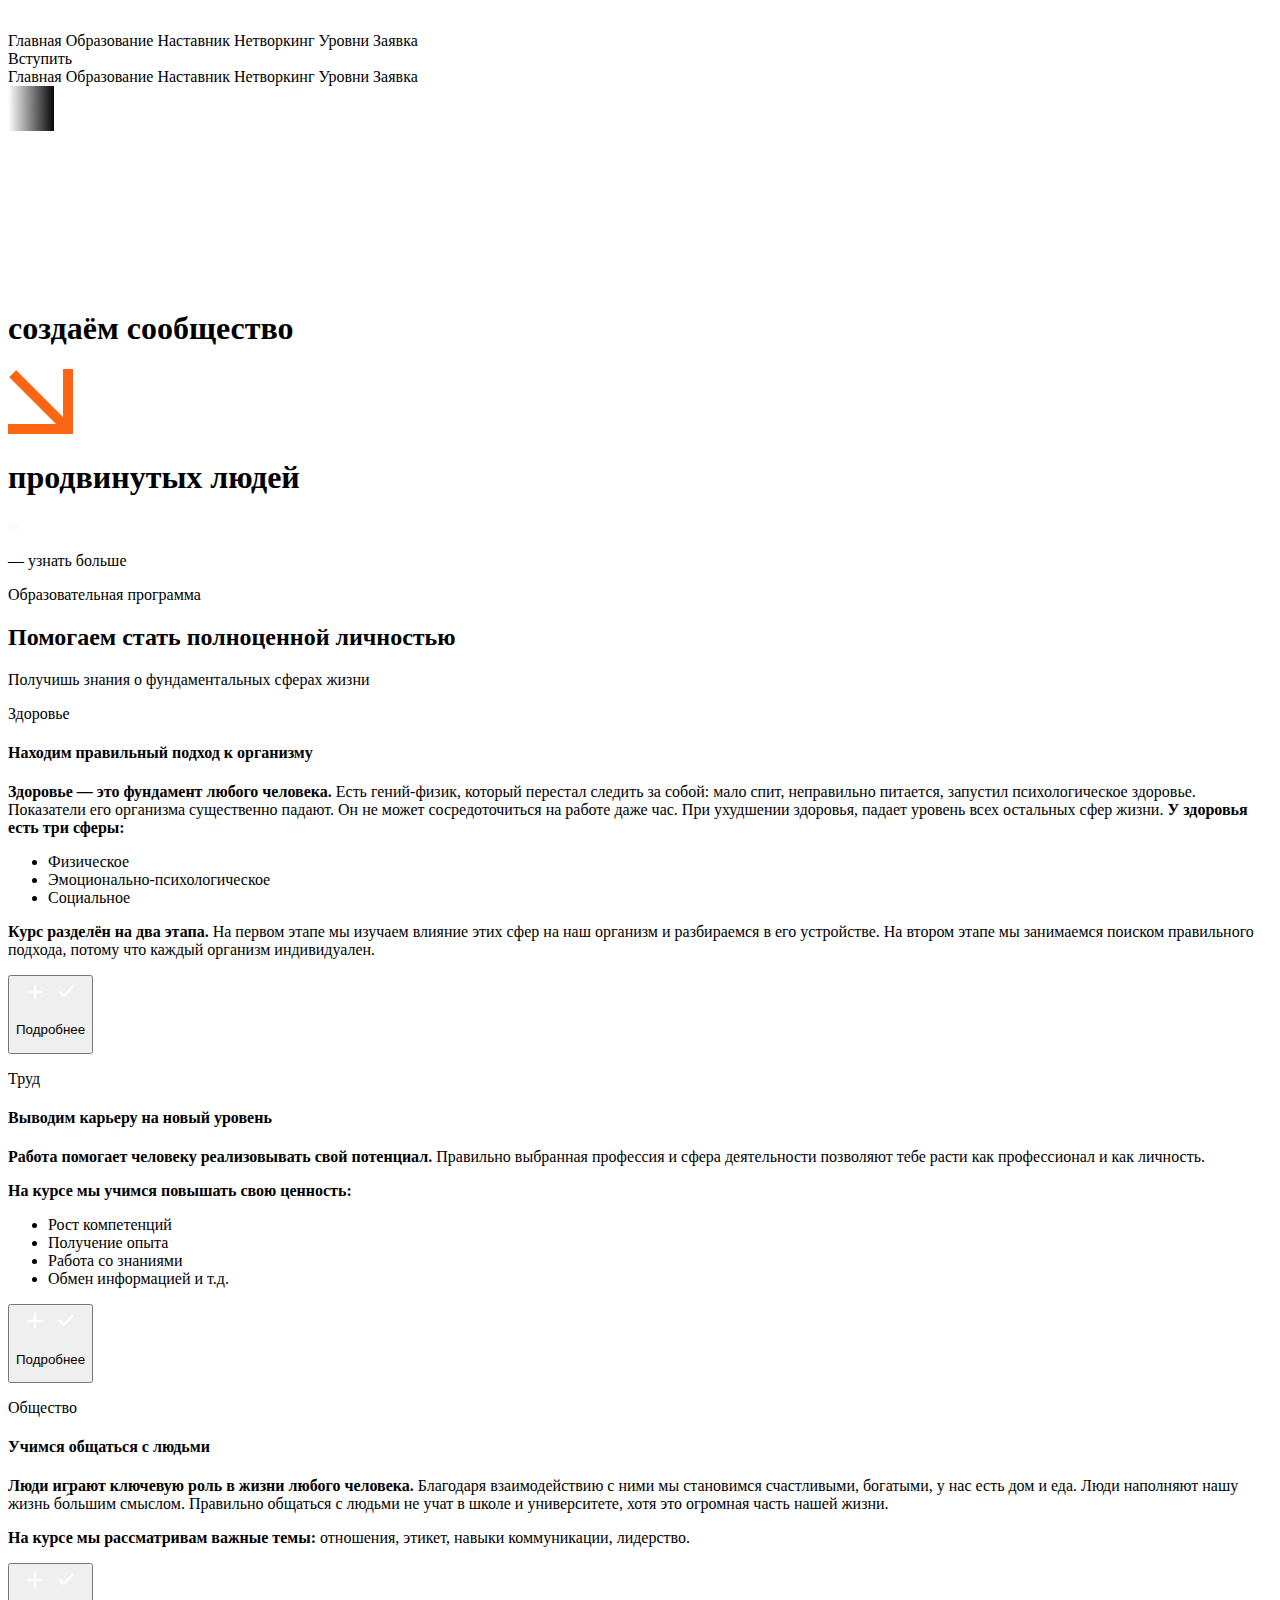
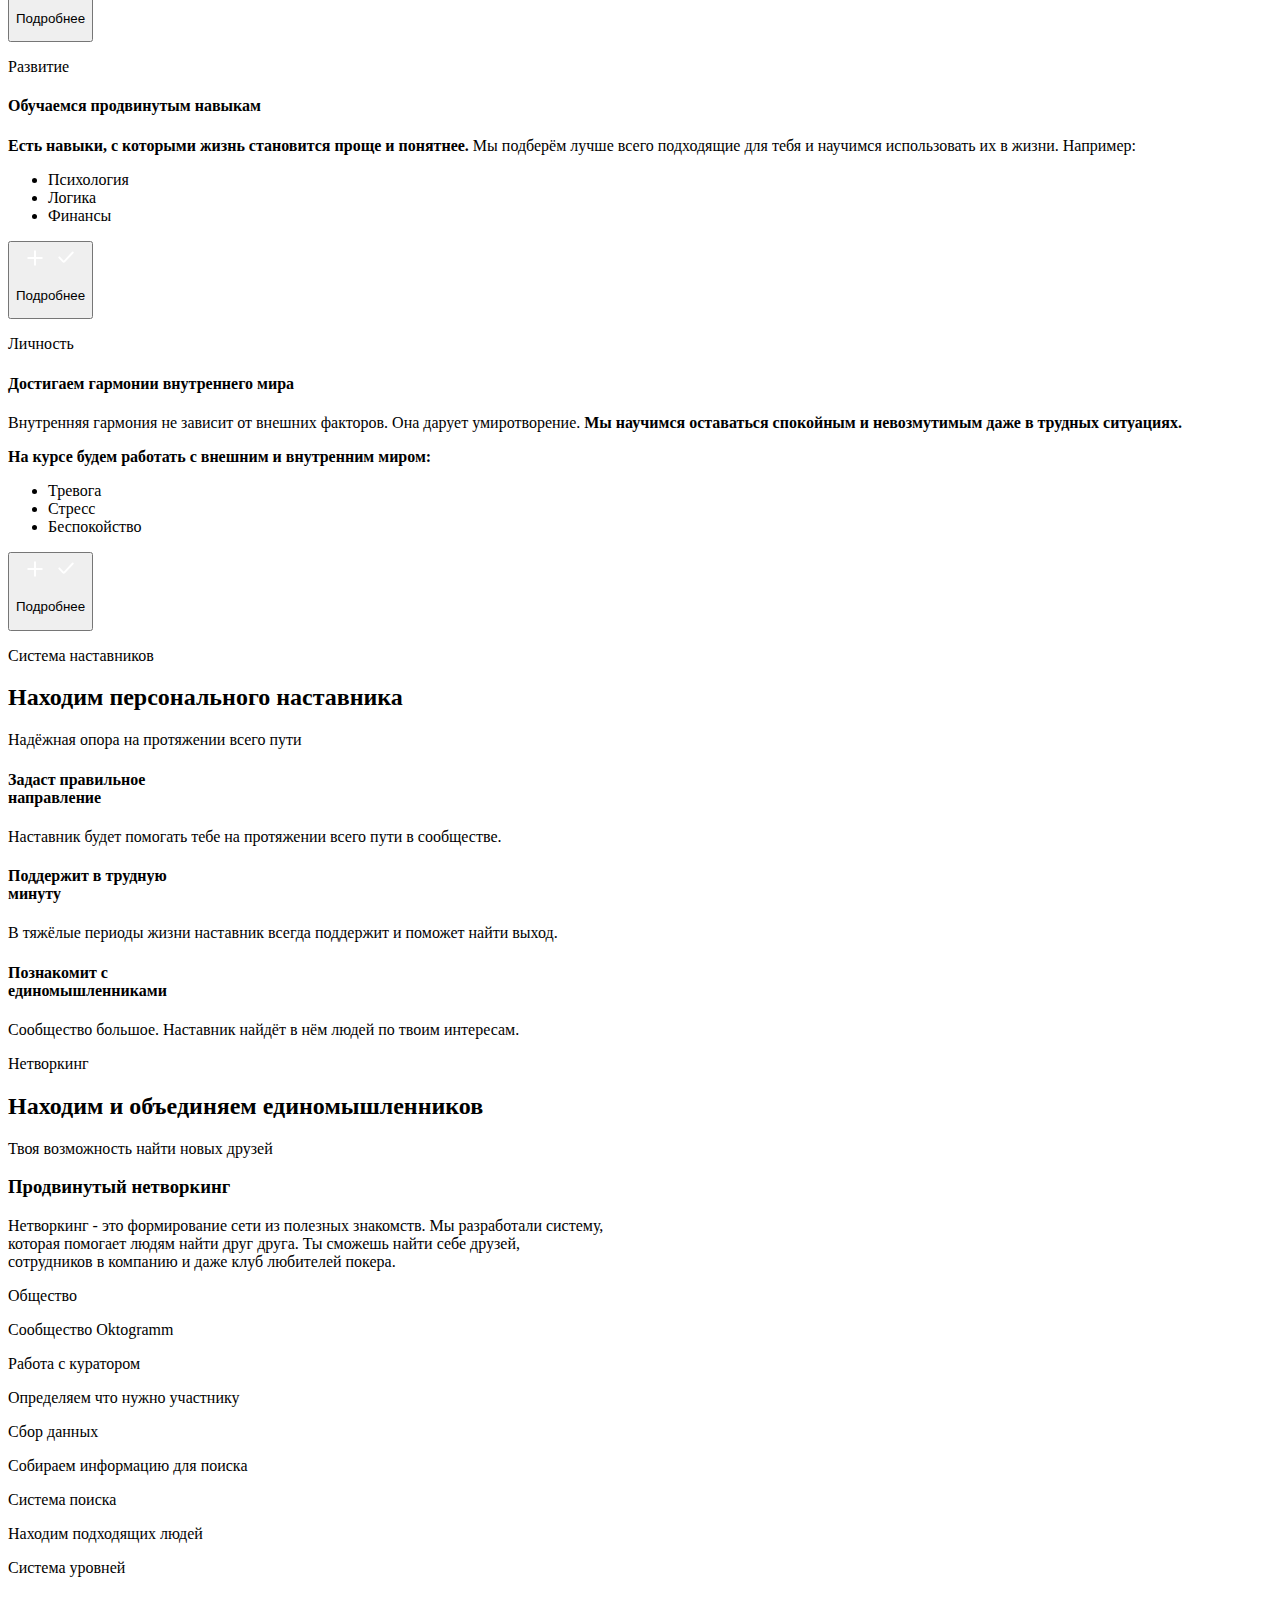
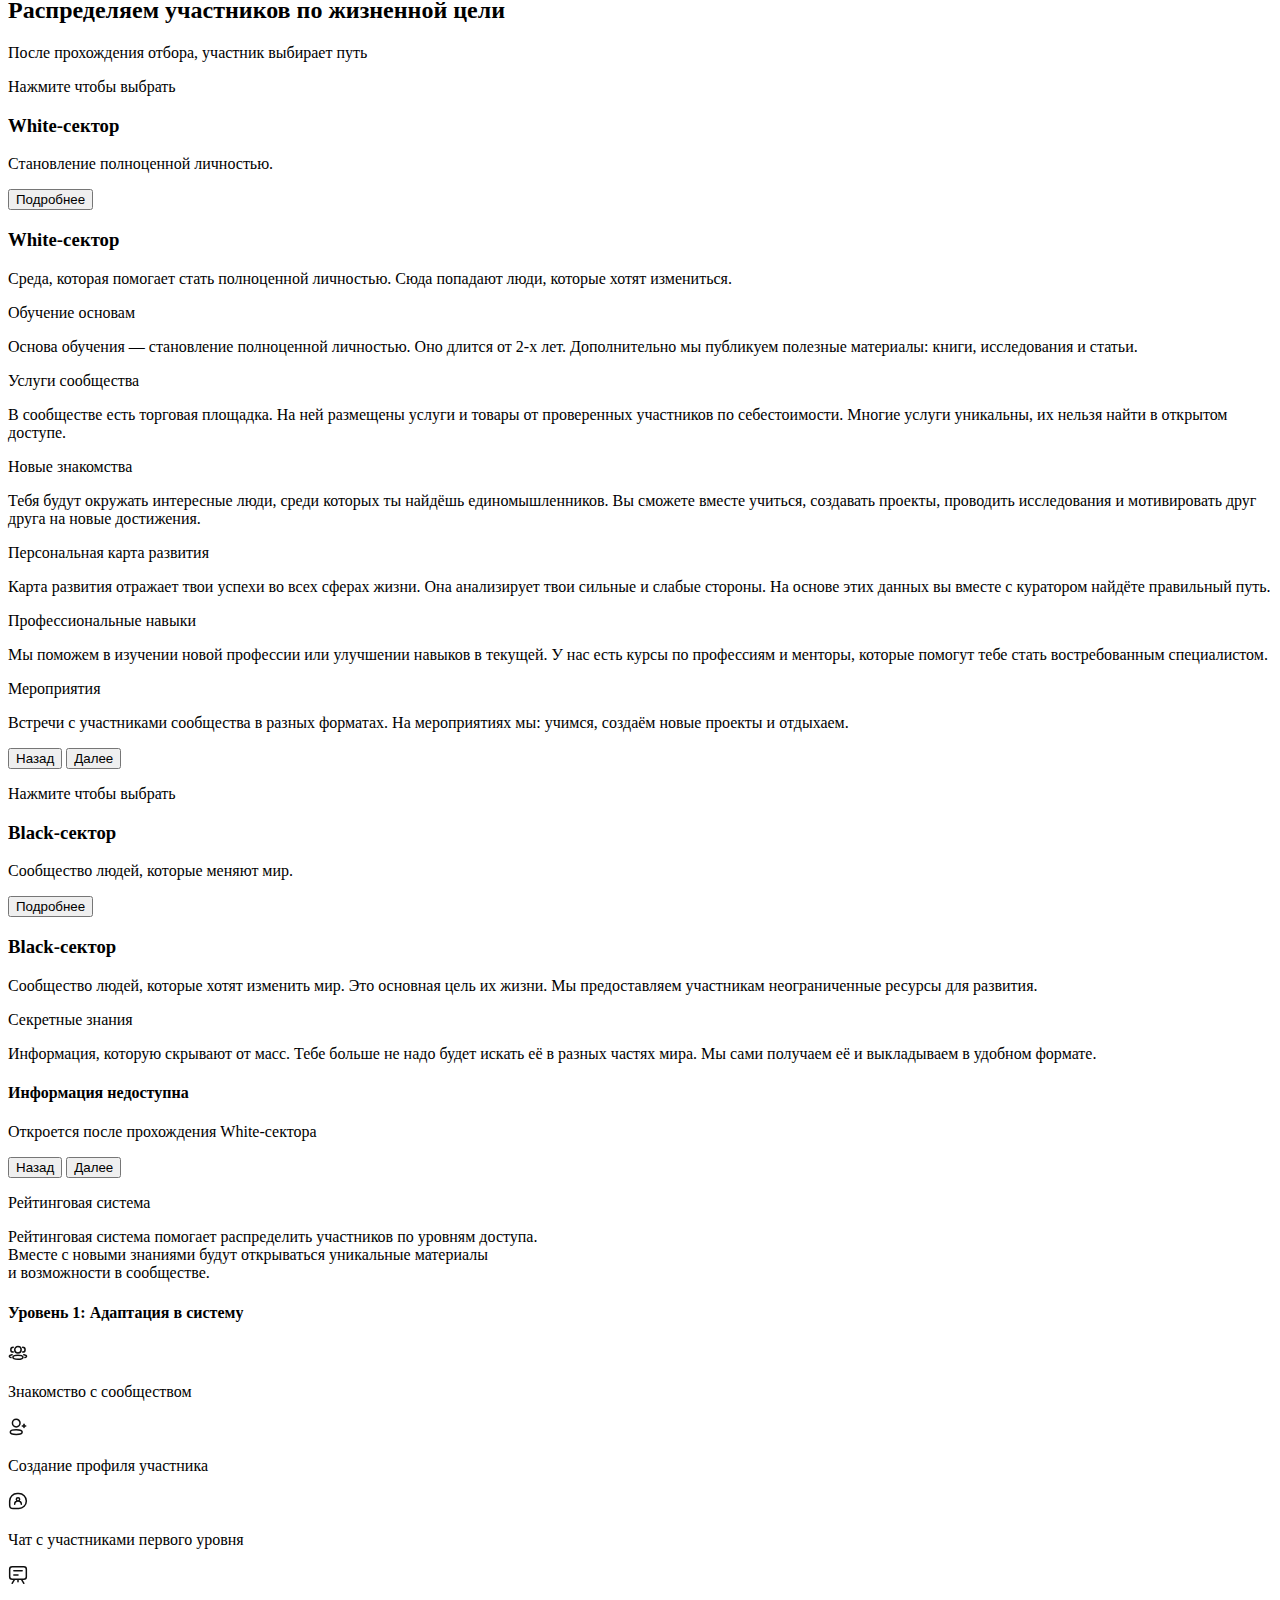
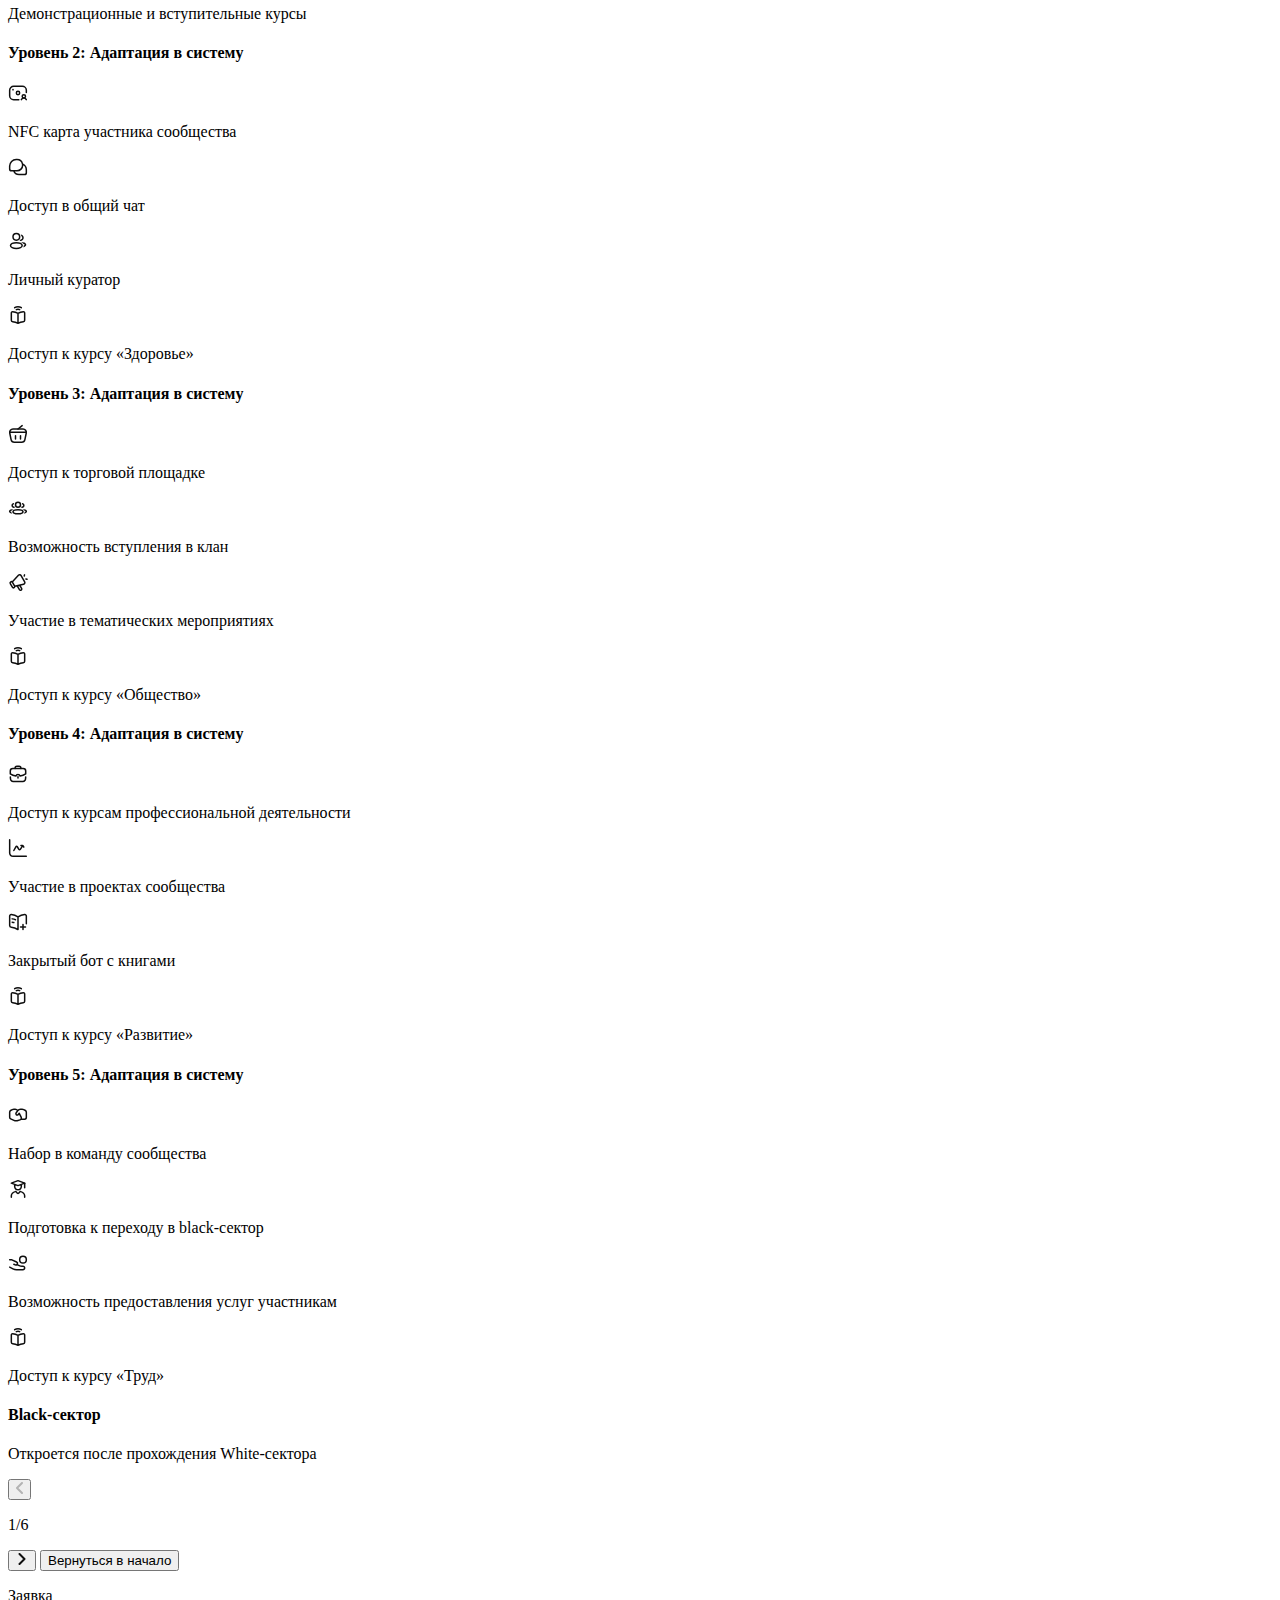
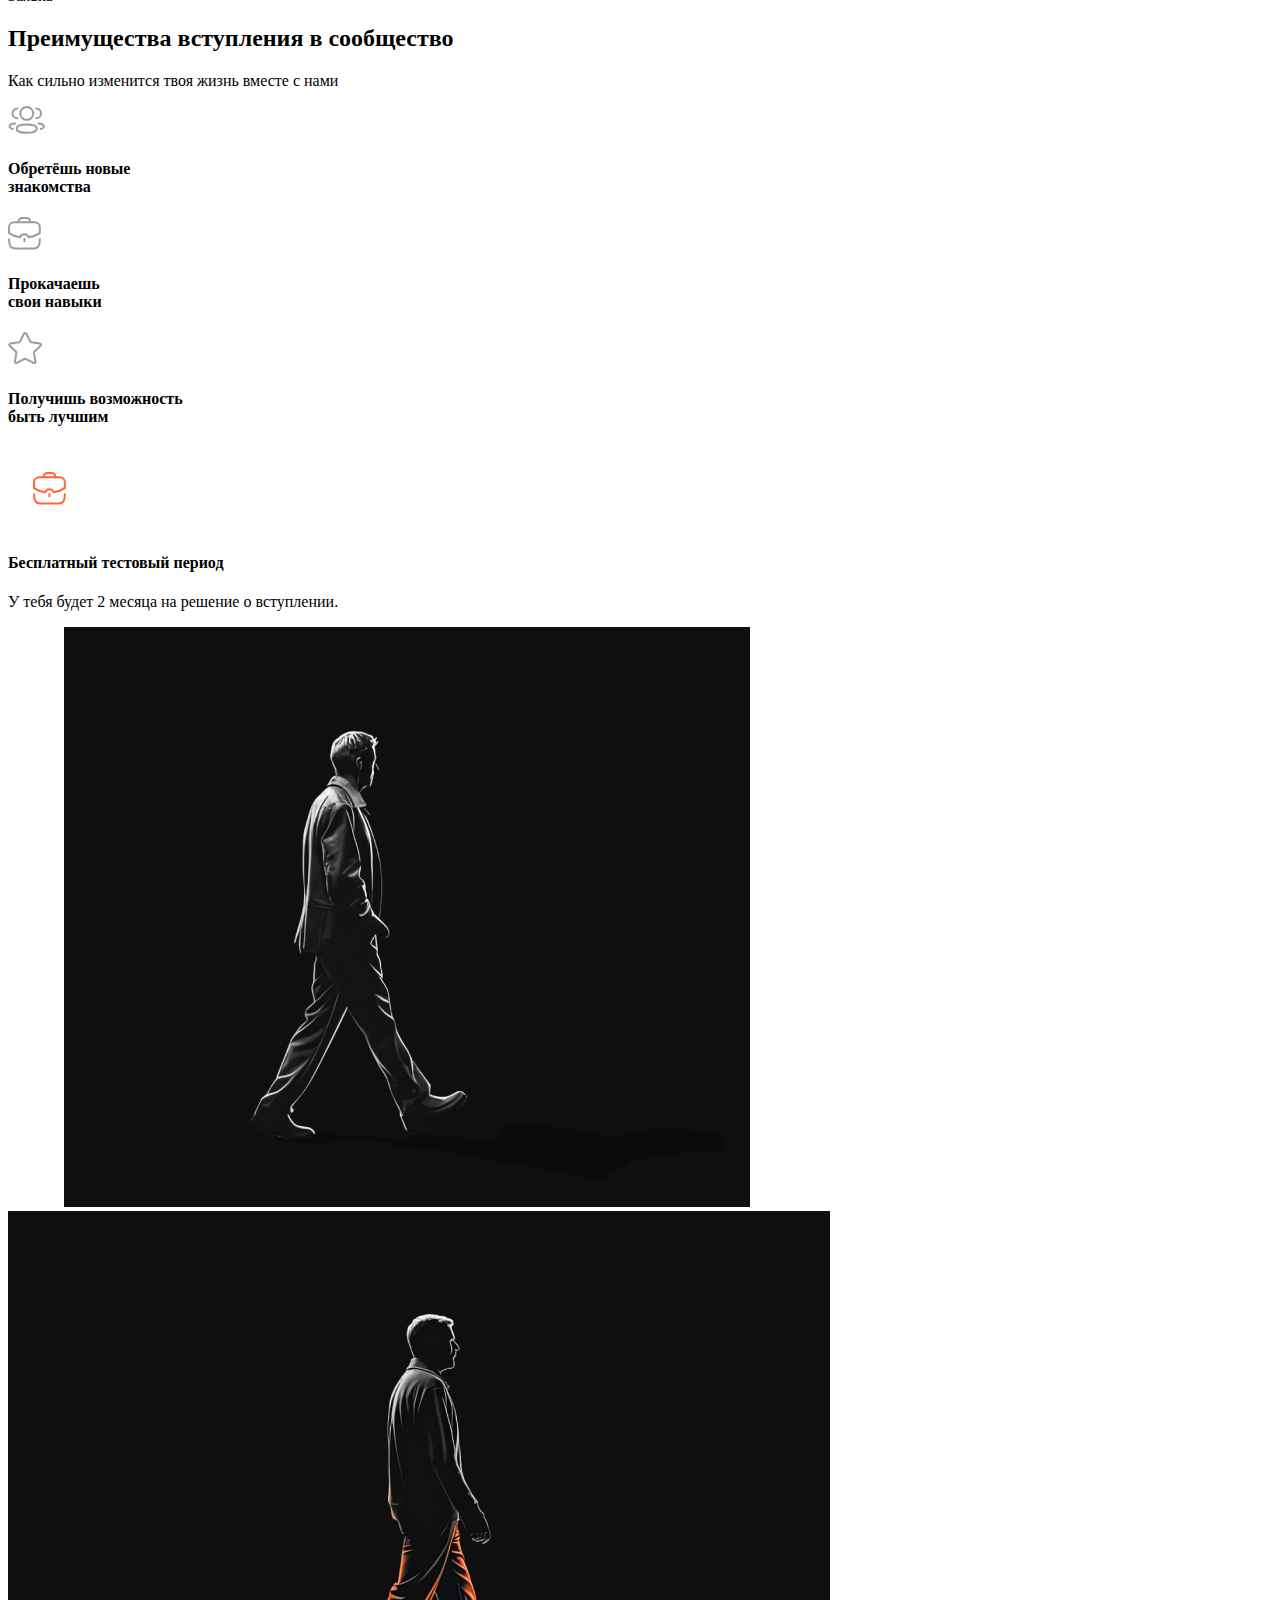
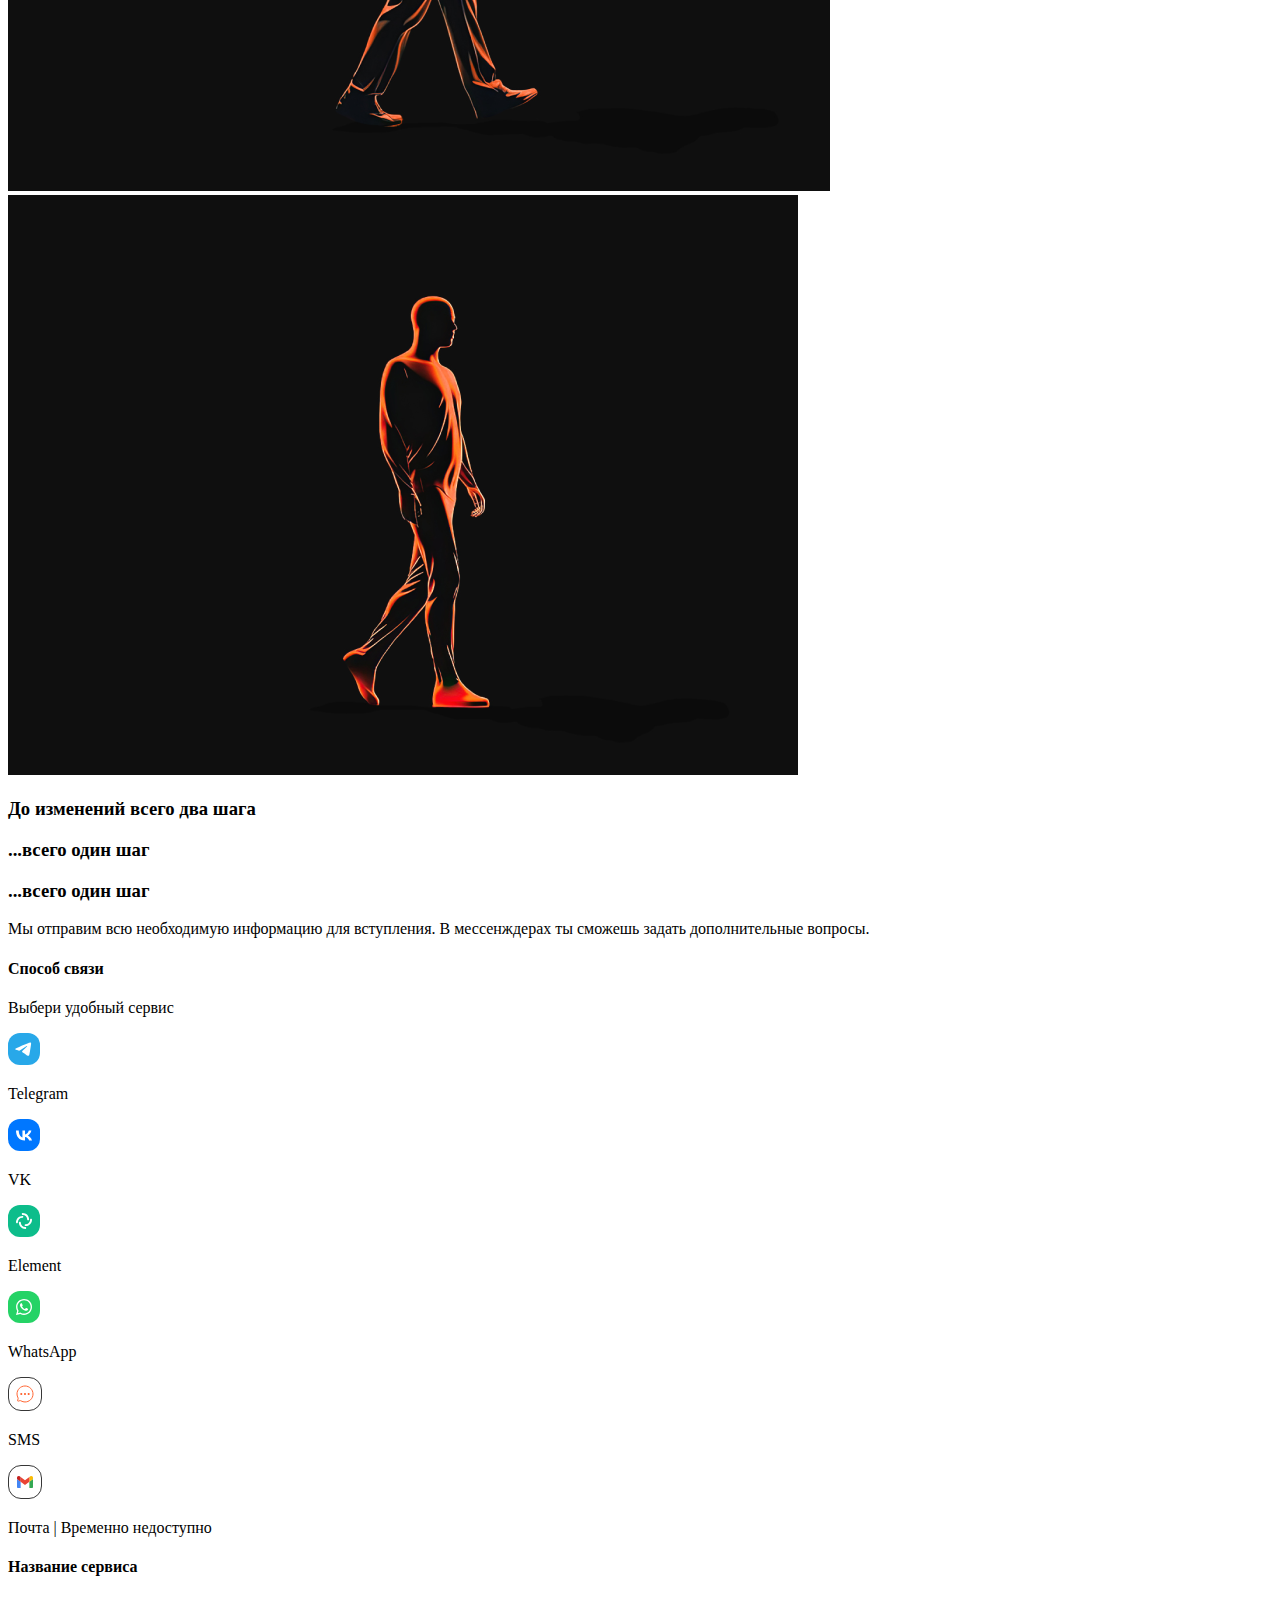
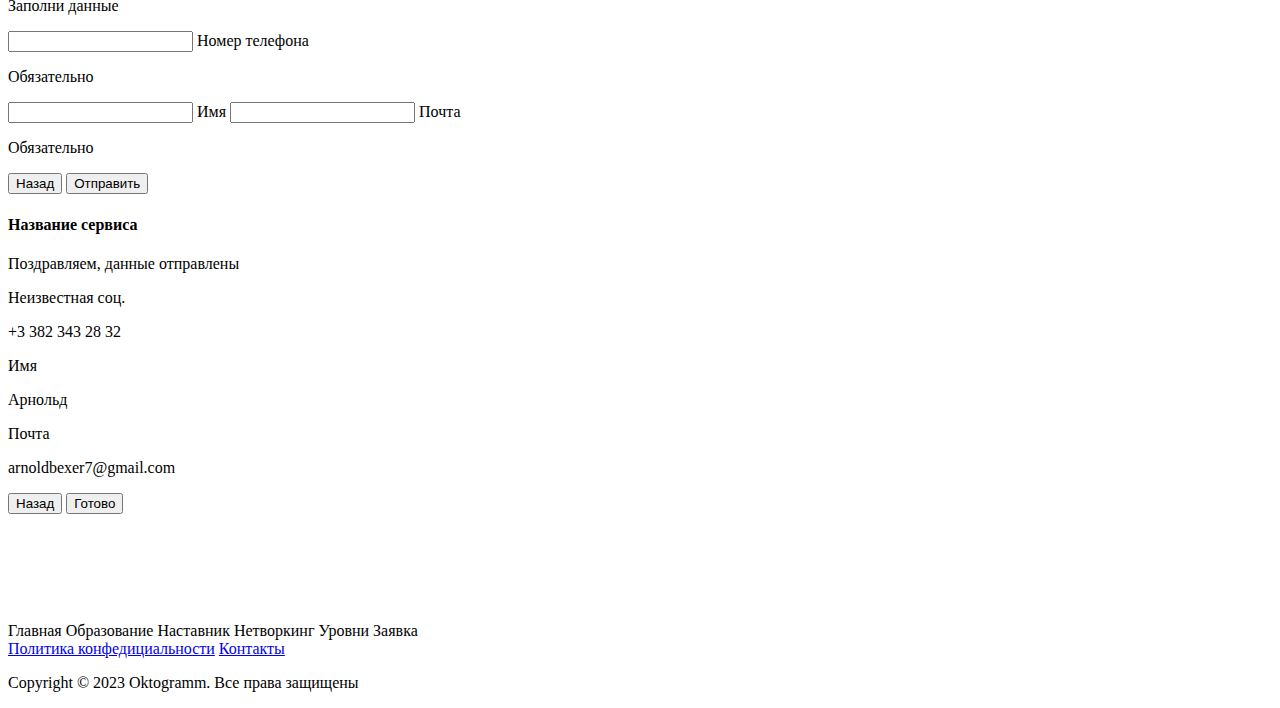
==== oktogramm/index.html @ 316fb557 "initial commit - add oktogramm project" ====
<!doctype html>
<html lang="ru">
	<head>
		<title>Oktogramm - Сообщество избранных</title>
		<meta charset="UTF-8" />
		<meta name="viewport" content="width=device-width, initial-scale=1" />
	</head>

	<body>
		<header class="header">
			<div class="header__container">
				<div class="header__menu-container">
					<div class="header__menu">
						<img
							class="header__logo-image"
							src="assets/images/header/logo.svg"
							alt=""
						/>
						<nav class="header__desktop-links headline-1">
							<a class="header__menu-link">Главная</a>
							<a class="header__menu-link">Образование</a>
							<a class="header__menu-link">Наставник</a>
							<a class="header__menu-link">Нетворкинг</a>
							<a class="header__menu-link">Уровни</a>
							<a class="header__menu-link">Заявка</a>
						</nav>
					</div>
					<a class="header__submit-button button button-white-small headline-1">
						Вступить
					</a>
				</div>
			</div>
			<div class="header__mobile-links headline-1">
				<a class="header__menu-link header__menu-link--mobile">Главная</a>
				<a class="header__menu-link header__menu-link--mobile">Образование</a>
				<a class="header__menu-link header__menu-link--mobile">Наставник</a>
				<a class="header__menu-link header__menu-link--mobile">Нетворкинг</a>
				<a class="header__menu-link header__menu-link--mobile">Уровни</a>
				<a class="header__menu-link header__menu-link--mobile">Заявка</a>
			</div>
			<img
				class="header__mobile-shadow"
				src="./assets/images/header/shadow.png"
				alt=""
			/>
		</header>
		<section class="heroblock" id="heroblock">
			<video autoplay muted loop id="myVideo" class="heroblock__video">
				<source src="./assets/video/heroblock.mp4" type="video/mp4" />
			</video>
			<div class="heroblock__container">
				<div class="heroblock__main-text">
					<h1 class="heroblock__text text-white-100">создаём сообщество</h1>
					<div class="heroblock__second-line">
						<img
							class="heroblock__arrow"
							src="./assets/images/heroblock/arrow.png"
							alt=""
						/>
						<h1 class="heroblock__text text-white-100">продвинутых людей</h1>
					</div>
				</div>
				<div class="heroblock__about">
					<img src="./assets/images/heroblock/elipse.svg" alt="" />
					<p class="body-2 text-white-80">— узнать больше</p>
				</div>
			</div>
		</section>
		<section class="education" id="education">
			<div class="education__container">
				<div class="header-text">
					<div class="header-text__top">
						<p class="hairline-1 brand-orange">Образовательная программа</p>
						<h2 class="text-black-100">Помогаем стать полноценной личностью</h2>
					</div>
					<p class="subtitle-medium text-black-80">
						Получишь знания о фундаментальных сферах жизни
					</p>
				</div>

				<div class="education__scopes">
					<div class="education__scopes-column">
						<div class="scope">
							<div class="scope__text">
								<p class="hairline-1 brand-orange">Здоровье</p>
								<h4 class="text-black-100">
									Находим правильный подход к организму
								</h4>
							</div>
							<div class="scope__description">
								<div class="scope__description-text body-2 text-black-100">
									<p>
										<b class="bold"
											>Здоровье — это фундамент любого человека.</b
										>
										Есть гений-физик, который перестал следить за собой: мало
										спит, неправильно питается, запустил психологическое
										здоровье. Показатели его организма существенно падают. Он не
										может сосредоточиться на работе даже час. При ухудшении
										здоровья, падает уровень всех остальных сфер жизни.
										<span class="scope__desktop-text"
											><b class="bold">У здоровья есть три сферы:</b></span
										>
									</p>
									<ul class="scope__desktop-text scope__list">
										<li>Физическое</li>
										<li>Эмоционально-психологическое</li>
										<li>Социальное</li>
									</ul>
									<p class="scope__desktop-text">
										<b class="bold">Курс разделён на два этапа.</b> На первом
										этапе мы изучаем влияние этих сфер на наш организм и
										разбираемся в его устройстве. На втором этапе мы занимаемся
										поиском правильного подхода, потому что каждый организм
										индивидуален.
									</p>
								</div>
								<div class="scope__image scope__image--1"></div>
								<button class="button scope__button scope__button-1">
									<img
										class="scope__button-image"
										src="./assets/images/scope/plus.svg"
										alt=""
									/>
									<img
										class="scope__button-image scope__button--disabled"
										src="./assets/images/scope/checkmark.svg"
										alt=""
									/>
									<p class="headline-1 text-white-100">Подробнее</p>
								</button>
							</div>
						</div>
						<div class="scope">
							<div class="scope__text">
								<p class="hairline-1 brand-orange">Труд</p>
								<h4 class="text-black-100">Выводим карьеру на новый уровень</h4>
							</div>
							<div class="scope__description">
								<div class="scope__description-text body-2 text-black-100">
									<p>
										<b class="bold"
											>Работа помогает человеку реализовывать свой потенциал.
										</b>
										Правильно выбранная профессия и сфера деятельности позволяют
										тебе расти как профессионал и как личность.
									</p>
									<p>
										<b class="bold"
											>На курсе мы учимся повышать свою ценность:</b
										>
									</p>
									<ul class="scope__list">
										<li>Рост компетенций</li>
										<li>Получение опыта</li>
										<li class="scope__desktop-text">Работа со знаниями</li>
										<li>Обмен информацией и т.д.</li>
									</ul>
								</div>
								<div class="scope__image scope__image--2"></div>
								<button class="button scope__button scope__button-2">
									<img
										class="scope__button-image"
										src="./assets/images/scope/plus.svg"
										alt=""
									/>
									<img
										class="scope__button-image scope__button--disabled"
										src="./assets/images/scope/checkmark.svg"
										alt=""
									/>
									<p class="headline-1 text-white-100">Подробнее</p>
								</button>
							</div>
						</div>
					</div>
					<div class="education__scopes-column">
						<div class="scope">
							<div class="scope__text">
								<p class="hairline-1 brand-orange">Общество</p>
								<h4 class="text-black-100">Учимся общаться с людьми</h4>
							</div>
							<div class="scope__description">
								<div class="scope__description-text body-2 text-black-100">
									<p>
										<b class="bold"
											>Люди играют ключевую роль в жизни любого человека.</b
										>
										Благодаря взаимодействию с ними мы становимся счастливыми,
										богатыми, у нас есть дом и еда. Люди наполняют нашу жизнь
										бо́льшим смыслом. Правильно общаться с людьми не учат в школе
										и университете, хотя это огромная часть нашей жизни.
									</p>
									<p class="scope__desktop-text">
										<b class="bold">На курсе мы рассматривам важные темы:</b>
										отношения, этикет, навыки коммуникации, лидерство.
									</p>
								</div>
								<div class="scope__image scope__image--3"></div>
								<button class="button scope__button scope__button-3">
									<img
										class="scope__button-image"
										src="./assets/images/scope/plus.svg"
										alt=""
									/>
									<img
										class="scope__button-image scope__button--disabled"
										src="./assets/images/scope/checkmark.svg"
										alt=""
									/>
									<p class="headline-1 text-white-100">Подробнее</p>
								</button>
							</div>
						</div>
						<div class="scope">
							<div class="scope__text">
								<p class="hairline-1 brand-orange">Развитие</p>
								<h4 class="text-black-100">Обучаемся продвинутым навыкам</h4>
							</div>
							<div class="scope__description">
								<div class="scope__description-text body-2 text-black-100">
									<p>
										<b class="bold"
											>Есть навыки, с которыми жизнь становится проще и
											понятнее.</b
										>
										Мы подберём лучше всего подходящие для тебя и научимся
										использовать их в жизни. Например:
									</p>
									<ul
										class="scope__list scope__list-icons scope__list-checkmark"
									>
										<li>Психология</li>
										<li>Логика</li>
										<li>Финансы</li>
									</ul>
								</div>
								<div class="scope__image scope__image--4"></div>
								<button class="button scope__button scope__button-4">
									<img
										class="scope__button-image"
										src="./assets/images/scope/plus.svg"
										alt=""
									/>
									<img
										class="scope__button-image scope__button--disabled"
										src="./assets/images/scope/checkmark.svg"
										alt=""
									/>
									<p class="headline-1 text-white-100">Подробнее</p>
								</button>
							</div>
						</div>
						<div class="scope">
							<div class="scope__text">
								<p class="hairline-1 brand-orange">Личность</p>
								<h4 class="text-black-100">
									Достигаем гармонии внутреннего мира
								</h4>
							</div>
							<div class="scope__description">
								<div class="scope__description-text body-2 text-black-100">
									<p>
										Внутренняя гармония не зависит от внешних факторов. Она
										дарует умиротворение.
										<b class="bold"
											>Мы научимся оставаться спокойным и невозмутимым даже в
											трудных ситуациях.</b
										>
									</p>
									<p>
										<b class="bold"
											>На курсе будем работать с внешним и внутренним миром:</b
										>
									</p>
									<ul class="scope__list scope__list-icons scope__list-cross">
										<li>Тревога</li>
										<li>Стресс</li>
										<li>Беспокойство</li>
									</ul>
								</div>
								<div class="scope__image scope__image--5"></div>
								<button class="button scope__button scope__button-5">
									<img
										class="scope__button-image"
										src="./assets/images/scope/plus.svg"
										alt=""
									/>
									<img
										class="scope__button-image scope__button--disabled"
										src="./assets/images/scope/checkmark.svg"
										alt=""
									/>
									<p class="headline-1 text-white-100">Подробнее</p>
								</button>
							</div>
						</div>
					</div>
				</div>
			</div>
		</section>

		<section class="mentor" id="mentor">
			<div class="mentor__container">
				<div class="header-text">
					<div class="header-text__top">
						<p class="hairline-1 brand-orange">Система наставников</p>
						<h2 class="text-black-100">Находим персонального наставника</h2>
					</div>
					<p class="subtitle-medium text-black-80">
						Надёжная опора на протяжении всего пути
					</p>
				</div>
				<div class="mentor__content">
					<div class="mentor__anvantages">
						<div class="mentor__advantage">
							<h4 class="text-black-100">
								Задаст правильное <br />направление
							</h4>
							<p class="body-2 text-black-80">
								Наставник будет помогать тебе на протяжении всего пути в
								сообществе.
							</p>
						</div>
						<div class="mentor__advantage">
							<h4 class="text-black-100">Поддержит в трудную <br />минуту</h4>
							<p class="body-2 text-black-80">
								В тяжёлые периоды жизни наставник всегда поддержит и поможет
								найти выход.
							</p>
						</div>
						<div class="mentor__advantage">
							<h4 class="text-black-100">
								Познакомит с <br />единомышленниками
							</h4>
							<p class="body-2 text-black-80">
								Сообщество большое. Наставник найдёт в нём людей по твоим
								интересам.
							</p>
						</div>
					</div>
					<div class="mentor__image"></div>
				</div>
			</div>
		</section>

		<section class="networking" id="networking">
			<div class="networking__header-container">
				<div class="header-text networking__header">
					<div class="header-text__top">
						<p class="hairline-1 brand-orange">Нетворкинг</p>
						<h2 class="text-white-100">
							Находим и объединяем единомышленников
						</h2>
					</div>
					<p class="subtitle-medium text-white-80">
						Твоя возможность найти новых друзей
					</p>
				</div>
			</div>
			<div class="networking__container">
				<div class="networking__content">
					<div class="networking__description">
						<h3 class="text-white-100">Продвинутый нетворкинг</h3>
						<p class="text-white-100 body-2">
							Нетворкинг - это формирование сети из полезных знакомств. Мы
							разработали систему,<br />
							которая помогает людям найти друг друга. Ты сможешь найти себе
							друзей,<br />
							сотрудников в компанию и даже клуб любителей покера.
						</p>
					</div>
					<div class="networking__comparison">
						<div class="networking__images-row">
							<div class="networking__images-column">
								<p class="subtitle-light text-white-40">Общество</p>
								<div class="networking__image networking__image--society"></div>
							</div>
							<div class="networking__images-column">
								<p class="subtitle-light text-white-40">Сообщество Oktogramm</p>
								<div
									class="networking__image networking__image--oktogramm"
								></div>
							</div>
						</div>
						<div class="networking__advantages-row">
							<div class="networking__advantage">
								<p class="brand-orange hairline-1">Работа с куратором</p>
								<p class="text-white-100 body-1">
									Определяем что нужно участнику
								</p>
							</div>
							<div class="networking__advantage">
								<p class="brand-orange hairline-1">Сбор данных</p>
								<p class="text-white-100 body-1">
									Собираем информацию для поиска
								</p>
							</div>
							<div class="networking__advantage">
								<p class="brand-orange hairline-1">Система поиска</p>
								<p class="text-white-100 body-1">Находим подходящих людей</p>
							</div>
						</div>
					</div>
				</div>
			</div>
		</section>

		<section class="levels-system" id="levels-system">
			<div class="levels-system__container">
				<div class="header-text">
					<div class="header-text__top">
						<p class="hairline-1 brand-orange">Система уровней</p>
						<h2 class="text-black-100">
							Распределяем участников по жизненной цели
						</h2>
					</div>
					<p class="subtitle-medium text-black-80">
						После прохождения отбора, участник выбирает путь
					</p>
				</div>
				<div class="levels-system__sector-row">
					<div
						class="levels-system__sector-column levels-system__sector-column--white"
					>
						<div
							class="levels-system__container-sector-cover"
							id="levels-system__cover--white"
						>
							<div class="levels-system__sector-cover">
								<p class="levels-system__mobile-touch body-2 text-black-40">
									Нажмите чтобы выбрать
								</p>
								<div class="levels-system__shadow-background"></div>
								<div class="levels-system__container-cover-text">
									<h3 class="text-white-100">White-сектор</h3>
									<p class="body-2 text-white-80">
										Становление полноценной личностью.
									</p>
								</div>
								<button
									class="button levels-system__button-about headline-1 text-black-100"
									id="levels-system__button-about--white"
								>
									Подробнее
								</button>
							</div>
						</div>
						<div
							class="levels-system__sector-container levels-system__sector-container--white"
						>
							<div class="levels-system__header">
								<h3 class="text-black-100">White-сектор</h3>
								<p class="body-2 text-black-80">
									Среда, которая помогает стать полноценной личностью.
									<span class="text-mobile-disabled--600"
										>Сюда попадают люди, которые хотят измениться.</span
									>
								</p>
							</div>
							<div class="levels-system__content-bottom">
								<div class=""></div>
								<div
									class="levels-system__description-header levels-system__description-header--active"
								>
									<p class="hairline-1 brand-orange">Обучение основам</p>
									<p class="body-1 text-black-100">
										Основа обучения — становление полноценной личностью. Оно
										длится от 2-х лет. Дополнительно мы публикуем полезные
										материалы: книги, исследования и статьи.
									</p>
								</div>
								<div class="levels-system__description-header">
									<p class="hairline-1 brand-orange">Услуги сообщества</p>
									<p class="body-1 text-black-100">
										В сообществе есть торговая площадка. На ней размещены услуги
										и товары от проверенных участников по себестоимости. Многие
										услуги уникальны, их нельзя найти в открытом доступе.
									</p>
								</div>
								<div class="levels-system__description-header">
									<p class="hairline-1 brand-orange">Новые знакомства</p>
									<p class="body-1 text-black-100">
										Тебя будут окружать интересные люди, среди которых ты
										найдёшь единомышленников. Вы сможете вместе учиться,
										создавать проекты<span class="text-mobile-disabled--992"
											>, проводить исследования</span
										>
										и мотивировать друг друга на новые достижения.
									</p>
								</div>
								<div class="levels-system__description-header">
									<p class="hairline-1 brand-orange">
										Персональная карта развития
									</p>
									<p class="body-1 text-black-100">
										Карта развития отражает твои успехи во всех сферах жизни.
										Она анализирует твои сильные и слабые стороны. На основе
										этих данных вы вместе с куратором найдёте правильный путь.
									</p>
								</div>
								<div class="levels-system__description-header">
									<p class="hairline-1 brand-orange">Профессиональные навыки</p>
									<p class="body-1 text-black-100">
										Мы поможем в изучении новой профессии или улучшении навыков
										в текущей. У нас есть курсы по профессиям и менторы, которые
										помогут тебе стать востребованным специалистом.
									</p>
								</div>
								<div class="levels-system__description-header">
									<p class="hairline-1 brand-orange">Мероприятия</p>
									<p class="body-1 text-black-100">
										Встречи с участниками сообщества в разных форматах. На
										мероприятиях мы: учимся, создаём новые проекты и отдыхаем.
									</p>
								</div>
								<div class="levels-system__description">
									<div class="levels-system__dashes-container">
										<div
											class="levels-system__dash levels-system__dash--active"
										></div>
										<div class="levels-system__dash"></div>
										<div class="levels-system__dash"></div>
										<div class="levels-system__dash"></div>
										<div class="levels-system__dash"></div>
										<div class="levels-system__dash"></div>
									</div>
									<div class="levels-system__button-block">
										<button
											class="button levels-system__button levels-system__button--before levels-system__button-before--disabled headline-1 text-black-100"
											id="levels-system__button-before--white"
										>
											Назад
										</button>
										<button
											class="button levels-system__button levels-system__button--next headline-1 text-black-100"
											id="levels-system__button-next--white"
										>
											Далее
										</button>
									</div>
								</div>
							</div>
						</div>
					</div>

					<div
						class="levels-system__sector-column levels-system__sector-column--black"
					>
						<div
							class="levels-system__container-sector-cover"
							id="levels-system__cover--black"
						>
							<div
								class="levels-system__sector-cover levels-system__sector-cover--black"
							>
								<p class="levels-system__mobile-touch body-2 text-white-40">
									Нажмите чтобы выбрать
								</p>
								<div class="levels-system__shadow-background"></div>
								<div class="levels-system__container-cover-text">
									<h3 class="text-white-100">Black-сектор</h3>
									<p class="body-2 text-white-80">
										Сообщество людей, которые меняют мир.
									</p>
								</div>
								<button
									class="button levels-system__button-about headline-1 text-black-100"
									id="levels-system__button-about--black"
								>
									Подробнее
								</button>
							</div>
						</div>
						<div class="levels-system__sector-container">
							<div class="levels-system__header levels-system__header--black">
								<h3 class="text-white-100">Black-сектор</h3>
								<p class="body-2 text-white-80">
									Сообщество людей, которые хотят изменить мир. Это основная
									цель их жизни.
									<span class="text-mobile-disabled--600"
										>Мы предоставляем участникам неограниченные ресурсы для
										развития.</span
									>
								</p>
							</div>
							<div class="levels-system__content-bottom">
								<div class=""></div>
								<div
									class="levels-system__description-header levels-system__description-header--active"
								>
									<p class="hairline-1 brand-orange">Секретные знания</p>
									<p class="body-1 text-white-100">
										Информация, которую скрывают от масс. Тебе больше не надо
										будет искать её в разных частях мира. Мы сами получаем её и
										выкладываем в удобном формате.
									</p>
								</div>
								<div
									class="levels-system__description-header levels-system__description-header--restricted"
								>
									<h4 class="text-white-100">Информация недоступна</h4>
									<p class="body-2 text-white-100">
										Откроется после прохождения White-сектора
									</p>
								</div>
								<div class="levels-system__description">
									<div class="levels-system__dashes-container">
										<div
											class="levels-system__dash levels-system__dash--black levels-system__dash--active"
										></div>
										<div
											class="levels-system__dash levels-system__dash--black"
										></div>
										<div
											class="levels-system__dash levels-system__dash--black"
										></div>
										<div
											class="levels-system__dash levels-system__dash--black"
										></div>
										<div
											class="levels-system__dash levels-system__dash--black"
										></div>
										<div
											class="levels-system__dash levels-system__dash--black"
										></div>
									</div>
									<div
										class="levels-system__button-block levels-system__button-block--black"
									>
										<button
											class="button levels-system__button levels-system__button--before levels-system__button-before--black levels-system__button-before--disabled headline-1 text-white-100"
											id="levels-system__button-before--black"
										>
											Назад
										</button>
										<button
											class="button levels-system__button levels-system__button--next levels-system__button-next--black headline-1 text-white-100"
											id="levels-system__button-next--black"
										>
											Далее
										</button>
									</div>
								</div>
							</div>
						</div>
					</div>
				</div>
			</div>
		</section>

		<section class="rating-system" id="raiting-system">
			<div class="rating-system__container">
				<div class="rating-system__header">
					<p class="brand-orange hairline-1">Рейтинговая система</p>
					<p class="body-1 text-dark-100 rating-system__header-text">
						Рейтинговая система помогает распределить участников по уровням
						доступа.<br />
						<span class="text-mobile-disabled--600"
							>Вместе с новыми знаниями будут открываться уникальные материалы
							<br />и возможности в сообществе.</span
						>
					</p>
				</div>
				<div class="rating-system__divider"></div>
				<div class="rating-system__levels">
					<div class="rating-system__main-text-container">
						<div
							class="rating-system__main-text rating-system__main-text--active"
						>
							<h4 class="text-dark-100 rating-system__levels-header">
								Уровень 1<span class="text-mobile-disabled--600"
									>: Адаптация в систему</span
								>
							</h4>
							<div class="rating-system__benefits">
								<div class="rating-system__benefit-container">
									<img
										class="rating-system__benefit-icon"
										src="assets/images/raiting-system/1.1.svg"
										alt=""
									/>
									<p class="body-2 text-dark-100">Знакомство с сообществом</p>
								</div>
								<div class="rating-system__benefit-container">
									<img
										class="rating-system__benefit-icon"
										src="assets/images/raiting-system/1.2.svg"
										alt=""
									/>
									<p class="body-2 text-dark-100">Создание профиля участника</p>
								</div>
								<div class="rating-system__benefit-container">
									<img
										class="rating-system__benefit-icon"
										src="assets/images/raiting-system/1.3.svg"
										alt=""
									/>
									<p class="body-2 text-dark-100">
										Чат с участниками первого уровня
									</p>
								</div>
								<div class="rating-system__benefit-container">
									<img
										class="rating-system__benefit-icon"
										src="assets/images/raiting-system/1.4.svg"
										alt=""
									/>
									<p class="body-2 text-dark-100">
										Демонстрационные и вступительные курсы
									</p>
								</div>
							</div>
						</div>
						<div class="rating-system__main-text">
							<h4 class="text-dark-100 rating-system__levels-header">
								Уровень 2<span class="text-mobile-disabled--600"
									>: Адаптация в систему</span
								>
							</h4>
							<div class="rating-system__benefits">
								<div class="rating-system__benefit-container">
									<img
										class="rating-system__benefit-icon"
										src="assets/images/raiting-system/2.1.svg"
										alt=""
									/>
									<p class="body-2 text-dark-100">
										NFC карта участника сообщества
									</p>
								</div>
								<div class="rating-system__benefit-container">
									<img
										class="rating-system__benefit-icon"
										src="assets/images/raiting-system/2.2.svg"
										alt=""
									/>
									<p class="body-2 text-dark-100">Доступ в общий чат</p>
								</div>
								<div class="rating-system__benefit-container">
									<img
										class="rating-system__benefit-icon"
										src="assets/images/raiting-system/2.3.svg"
										alt=""
									/>
									<p class="body-2 text-dark-100">Личный куратор</p>
								</div>
								<div class="rating-system__benefit-container">
									<img
										class="rating-system__benefit-icon"
										src="assets/images/raiting-system/2.4.svg"
										alt=""
									/>
									<p class="body-2 text-dark-100">Доступ к курсу «Здоровье»</p>
								</div>
							</div>
						</div>
						<div class="rating-system__main-text">
							<h4 class="text-dark-100 rating-system__levels-header">
								Уровень 3<span class="text-mobile-disabled--600"
									>: Адаптация в систему</span
								>
							</h4>
							<div class="rating-system__benefits">
								<div class="rating-system__benefit-container">
									<img
										class="rating-system__benefit-icon"
										src="assets/images/raiting-system/3.1.svg"
										alt=""
									/>
									<p class="body-2 text-dark-100">Доступ к торговой площадке</p>
								</div>
								<div class="rating-system__benefit-container">
									<img
										class="rating-system__benefit-icon"
										src="assets/images/raiting-system/3.2.svg"
										alt=""
									/>
									<p class="body-2 text-dark-100">
										Возможность вступления в клан
									</p>
								</div>
								<div class="rating-system__benefit-container">
									<img
										class="rating-system__benefit-icon"
										src="assets/images/raiting-system/3.3.svg"
										alt=""
									/>
									<p class="body-2 text-dark-100">
										Участие в тематических мероприятиях
									</p>
								</div>
								<div class="rating-system__benefit-container">
									<img
										class="rating-system__benefit-icon"
										src="assets/images/raiting-system/3.4.svg"
										alt=""
									/>
									<p class="body-2 text-dark-100">Доступ к курсу «Общество»</p>
								</div>
							</div>
						</div>
						<div class="rating-system__main-text">
							<h4 class="text-dark-100 rating-system__levels-header">
								Уровень 4<span class="text-mobile-disabled--600"
									>: Адаптация в систему</span
								>
							</h4>
							<div class="rating-system__benefits">
								<div class="rating-system__benefit-container">
									<img
										class="rating-system__benefit-icon"
										src="assets/images/raiting-system/4.1.svg"
										alt=""
									/>
									<p class="body-2 text-dark-100">
										Доступ к курсам профессиональной деятельности
									</p>
								</div>
								<div class="rating-system__benefit-container">
									<img
										class="rating-system__benefit-icon"
										src="assets/images/raiting-system/4.2.svg"
										alt=""
									/>
									<p class="body-2 text-dark-100">
										Участие в проектах сообщества
									</p>
								</div>
								<div class="rating-system__benefit-container">
									<img
										class="rating-system__benefit-icon"
										src="assets/images/raiting-system/4.3.svg"
										alt=""
									/>
									<p class="body-2 text-dark-100">Закрытый бот с книгами</p>
								</div>
								<div class="rating-system__benefit-container">
									<img
										class="rating-system__benefit-icon"
										src="assets/images/raiting-system/4.4.svg"
										alt=""
									/>
									<p class="body-2 text-dark-100">Доступ к курсу «Развитие»</p>
								</div>
							</div>
						</div>
						<div class="rating-system__main-text">
							<h4 class="text-dark-100 rating-system__levels-header">
								Уровень 5<span class="text-mobile-disabled--600"
									>: Адаптация в систему</span
								>
							</h4>
							<div class="rating-system__benefits">
								<div class="rating-system__benefit-container">
									<img
										class="rating-system__benefit-icon"
										src="assets/images/raiting-system/5.1.svg"
										alt=""
									/>
									<p class="body-2 text-dark-100">Набор в команду сообщества</p>
								</div>
								<div class="rating-system__benefit-container">
									<img
										class="rating-system__benefit-icon"
										src="assets/images/raiting-system/5.2.svg"
										alt=""
									/>
									<p class="body-2 text-dark-100">
										Подготовка к переходу в black-сектор
									</p>
								</div>
								<div class="rating-system__benefit-container">
									<img
										class="rating-system__benefit-icon"
										src="assets/images/raiting-system/5.3.svg"
										alt=""
									/>
									<p class="body-2 text-dark-100">
										Возможность предоставления услуг участникам
									</p>
								</div>
								<div class="rating-system__benefit-container">
									<img
										class="rating-system__benefit-icon"
										src="assets/images/raiting-system/5.4.svg"
										alt=""
									/>
									<p class="body-2 text-dark-100">Доступ к курсу «Труд»</p>
								</div>
							</div>
						</div>
						<div
							class="rating-system__main-text raiting-system__main-text--black"
						>
							<div
								class="rating-system__benefits rating-system__benefits--black"
							>
								<h4 class="text-white-100">Black-сектор</h4>
								<p class="body-2 text-white-100">
									Откроется после прохождения White-сектора
								</p>
							</div>
						</div>
					</div>
				</div>

				<div class="rating-system__navigation">
					<div class="rating-system__progress-bar">
						<div class="rating-system__bar rating-system__bar--active"></div>
						<div class="rating-system__bar"></div>
						<div class="rating-system__bar"></div>
						<div class="rating-system__bar"></div>
						<div class="rating-system__bar"></div>
						<div class="rating-system__bar"></div>
					</div>
					<div class="rating-system__buttons-block">
						<button
							class="button rating-system__button rating-system__button-before"
						>
							<img
								src="assets/images/levels-system/before-disabled.svg"
								alt=""
							/>
						</button>
						<p class="rating-system__state headline-1 text-dark-100">1/6</p>
						<button
							class="button rating-system__button rating-system__button-next"
						>
							<img src="assets/images/levels-system/next.svg" alt="" />
						</button>
						<button
							class="button rating-system__black-button text-white-100 headline-1"
						>
							Вернуться в начало
						</button>
					</div>
				</div>
			</div>
		</section>

		<section class="request" id="request">
			<div class="request__header-container">
				<div class="header-text">
					<div class="header-text__top">
						<p class="hairline-1 brand-orange">Заявка</p>
						<h2 class="text-white-100">Преимущества вступления в сообщество</h2>
					</div>
					<p class="subtitle-medium text-white-80">
						Как сильно изменится твоя жизнь вместе с нами
					</p>
				</div>
				<div class="request__benefits-container">
					<div class="request__benefit">
						<div class="request__benefit-image">
							<img src="./assets/images/request/1.svg" alt="" />
						</div>
						<h4 class="text-white-100">
							Обретёшь новые<span class="text-mobile-disabled--768"
								><br
							/></span>
							знакомства
						</h4>
					</div>
					<div class="request__benefit">
						<div class="request__benefit-image">
							<img src="./assets/images/request/2.svg" alt="" />
						</div>
						<h4 class="text-white-100">
							Прокачаешь
							<span class="text-mobile-disabled--768"><br /></span>свои навыки
						</h4>
					</div>
					<div class="request__benefit">
						<div class="request__benefit-image">
							<img src="./assets/images/request/3.svg" alt="" />
						</div>
						<h4 class="text-white-100">
							Получишь возможность
							<span class="text-mobile-disabled--768"><br /></span>быть лучшим
						</h4>
					</div>
				</div>
			</div>
			<div class="request__free-trial-container">
				<div class="request__free-trial">
					<img
						class="request__free-trial-img"
						src="./assets/images/request/free-trial.svg"
						alt=""
					/>
					<div class="request__free-trial-text">
						<h4 class="text-white-100">Бесплатный тестовый период</h4>
						<p class="body-2 text-white-80">
							У тебя будет 2 месяца на решение о вступлении.
						</p>
					</div>
				</div>
			</div>

			<div class="request__main-container">
				<div class="request__main-block background-black">
					<div class="request__container-main-left">
						<div class="request__main-left">
							<img
								class="request__left-logo"
								src="./assets/images/request/oktogramm-logo.svg"
								alt=""
							/>
							<img
								src="./assets/images/request/first-image.png"
								alt=""
								class="request__left-image"
							/>
							<img
								src="./assets/images/request/second-image.png"
								alt=""
								class="request__left-image request__left-image--second request__left-image--disabled"
							/>
							<img
								src="./assets/images/request/third-image.png"
								alt=""
								class="request__left-image request__left-image--third request__left-image--disabled"
							/>
							<div class="request__bottom-container">
								<div class="request__container-left-text">
									<div class="request__left-text">
										<div class="request__left-header">
											<h3 class="text-white-100">
												До изменений всего два шага
											</h3>
											<h3 class="text-white-100 hidden">...всего один шаг</h3>
											<h3 class="text-white-100 hidden">...всего один шаг</h3>
										</div>

										<p class="body-2 text-white-80">
											Мы отправим всю необходимую информацию для вступления.
											<span class="text-mobile-disabled--768"
												>В мессенждерах ты сможешь задать дополнительные
												вопросы.</span
											>
										</p>
									</div>
								</div>

								<div class="request__left-progress-bar">
									<div
										class="request__left-bar request__left-bar--active"
									></div>
									<div class="request__left-bar"></div>
									<div class="request__left-bar"></div>
								</div>
							</div>
						</div>
					</div>

					<div class="request__container-main-right">
						<div class="request__main-right">
							<div class="request__right-header">
								<h4 class="text-white-100">Способ связи</h4>
								<p class="body-2 text-white-80">Выбери удобный сервис</p>
							</div>
							<div class="request__right-social-media-list">
								<div class="request__right-social-media">
									<img src="./assets/images/request/telegram-icon.svg" alt="" />
									<p class="text-white-100 headline-1">Telegram</p>
								</div>
								<div class="request__right-social-media">
									<img src="./assets/images/request/vk-icon.svg" alt="" />
									<p class="text-white-100 headline-1">VK</p>
								</div>
								<div class="request__right-social-media">
									<img src="./assets/images/request/element-icon.svg" alt="" />
									<p class="text-white-100 headline-1">Element</p>
								</div>
								<div class="request__right-social-media">
									<img src="./assets/images/request/whatsapp-icon.svg" alt="" />
									<p class="text-white-100 headline-1">WhatsApp</p>
								</div>
								<div class="request__right-social-media">
									<img src="./assets/images/request/sms-icon.svg" alt="" />
									<p class="text-white-100 headline-1">SMS</p>
								</div>
								<div
									class="request__right-social-media request__right-social-media--last"
								>
									<img src="./assets/images/request/email-icon.svg" alt="" />
									<p class="text-white-60 headline-1">
										Почта
										<span class="text-white-40">| Временно недоступно</span>
									</p>
								</div>
							</div>
						</div>

						<div class="request__main-right request__main-right--disabled">
							<div class="request__right-header">
								<h4 class="text-white-100">Название сервиса</h4>
								<p class="body-2 text-white-80">Заполни данные</p>
							</div>
							<div class="request__right-container">
								<div class="request__input-container">
									<label class="input">
										<input
											class="input__field text-white-100 subtitle-light phone"
											placeholder=" "
											type="text"
										/>
										<span class="input__label text-white-60 subtitle-light"
											>Номер телефона</span
										>
										<p class="input__right-text headline-2 text-white-40">
											Обязательно
										</p>
									</label>
									<label class="input">
										<input
											class="input__field text-white-100 subtitle-light"
											placeholder=" "
											type="text"
										/>
										<span class="input__label text-white-60 subtitle-light"
											>Имя</span
										>
									</label>
									<label class="input">
										<input
											class="input__field text-white-100 subtitle-light email"
											placeholder=" "
											type="email"
										/>
										<span class="input__label text-white-60 subtitle-light"
											>Почта</span
										>
										<p
											class="input__right-text headline-2 text-white-40 hidden"
										>
											Обязательно
										</p>
									</label>
								</div>
								<div class="request__buttons-block">
									<button
										class="button request__button request__button--before headline-1 text-white-100"
									>
										Назад
									</button>
									<button
										class="button request__button request__button--after request__button--after--disabled headline-1 text-white-30"
									>
										Отправить
									</button>
								</div>
							</div>
						</div>

						<div class="request__main-right request__main-right--disabled">
							<div class="request__right-header">
								<h4 class="text-white-100">Название сервиса</h4>
								<p class="body-2 text-white-80">
									Поздравляем, данные отправлены
								</p>
							</div>
							<div class="request__right-container">
								<div class="request__result-container">
									<div class="request__result request__result--first">
										<p
											class="subtitle-light text-white-60 request__result-social"
										>
											Неизвестная соц.
										</p>
										<p
											class="request__result-data subtitle-light text-white-100"
										>
											+3 382 343 28 32
										</p>
									</div>
									<div class="request__result">
										<p class="subtitle-light text-white-60">Имя</p>
										<p
											class="request__result-data subtitle-light text-white-100"
										>
											Арнольд
										</p>
									</div>
									<div class="request__result">
										<p class="subtitle-light text-white-60">Почта</p>
										<p
											class="request__result-data subtitle-light text-white-100"
										>
											arnoldbexer7@gmail.com
										</p>
									</div>
								</div>
								<div class="request__buttons-block">
									<button
										class="button request__button request__button--before headline-1 text-white-100 stroke-black background-black"
									>
										Назад
									</button>
									<button
										class="button request__button request__button--after headline-1 text-white-100"
									>
										Готово
									</button>
								</div>
							</div>
						</div>
					</div>
				</div>
			</div>
		</section>

		<footer class="footer">
			<div class="footer__container">
				<div class="footer__menu">
					<img
						src="./assets/images/footer/logo.png"
						alt=""
						class="footer__logo"
					/>
					<nav class="footer__links">
						<a class="footer__link headline-1 text-white-80">Главная</a>
						<a class="footer__link headline-1 text-white-80">Образование</a>
						<a class="footer__link headline-1 text-white-80">Наставник</a>
						<a class="footer__link headline-1 text-white-80">Нетворкинг</a>
						<a class="footer__link headline-1 text-white-80">Уровни</a>
						<a class="footer__link headline-1 text-white-80">Заявка</a>
					</nav>
				</div>
				<div class="footer__divider"></div>
				<div class="footer__copyright">
					<div class="footer__copyright-links">
						<a href="#" class="footer__copyright-link text-black-60 headline-2"
							>Политика конфедициальности</a
						>
						<a href="#" class="footer__copyright-link text-black-60 headline-2"
							>Контакты</a
						>
					</div>
					<p class="footer__copyright-date text-black-60 headline-2">
						Copyright © 2023 Oktogramm. Все права защищены
					</p>
				</div>
			</div>
		</footer>
	</body>
</html>
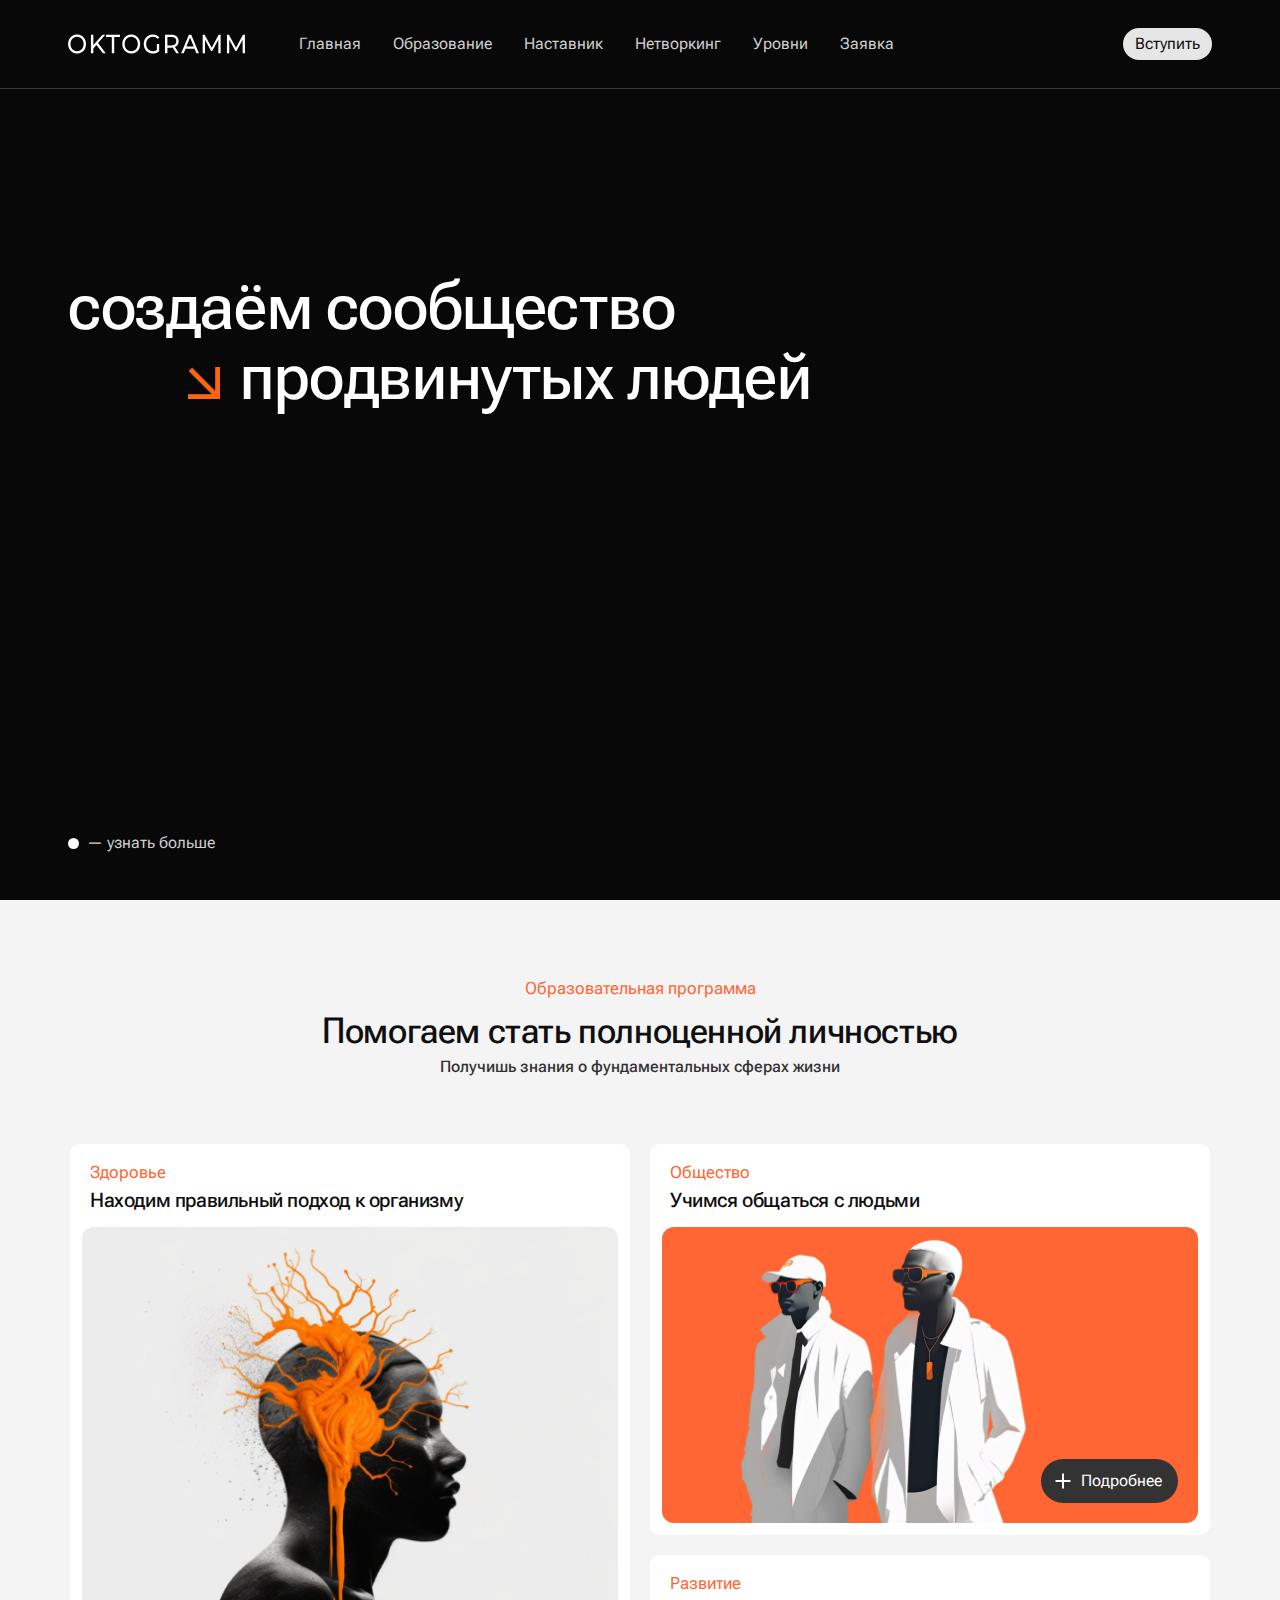
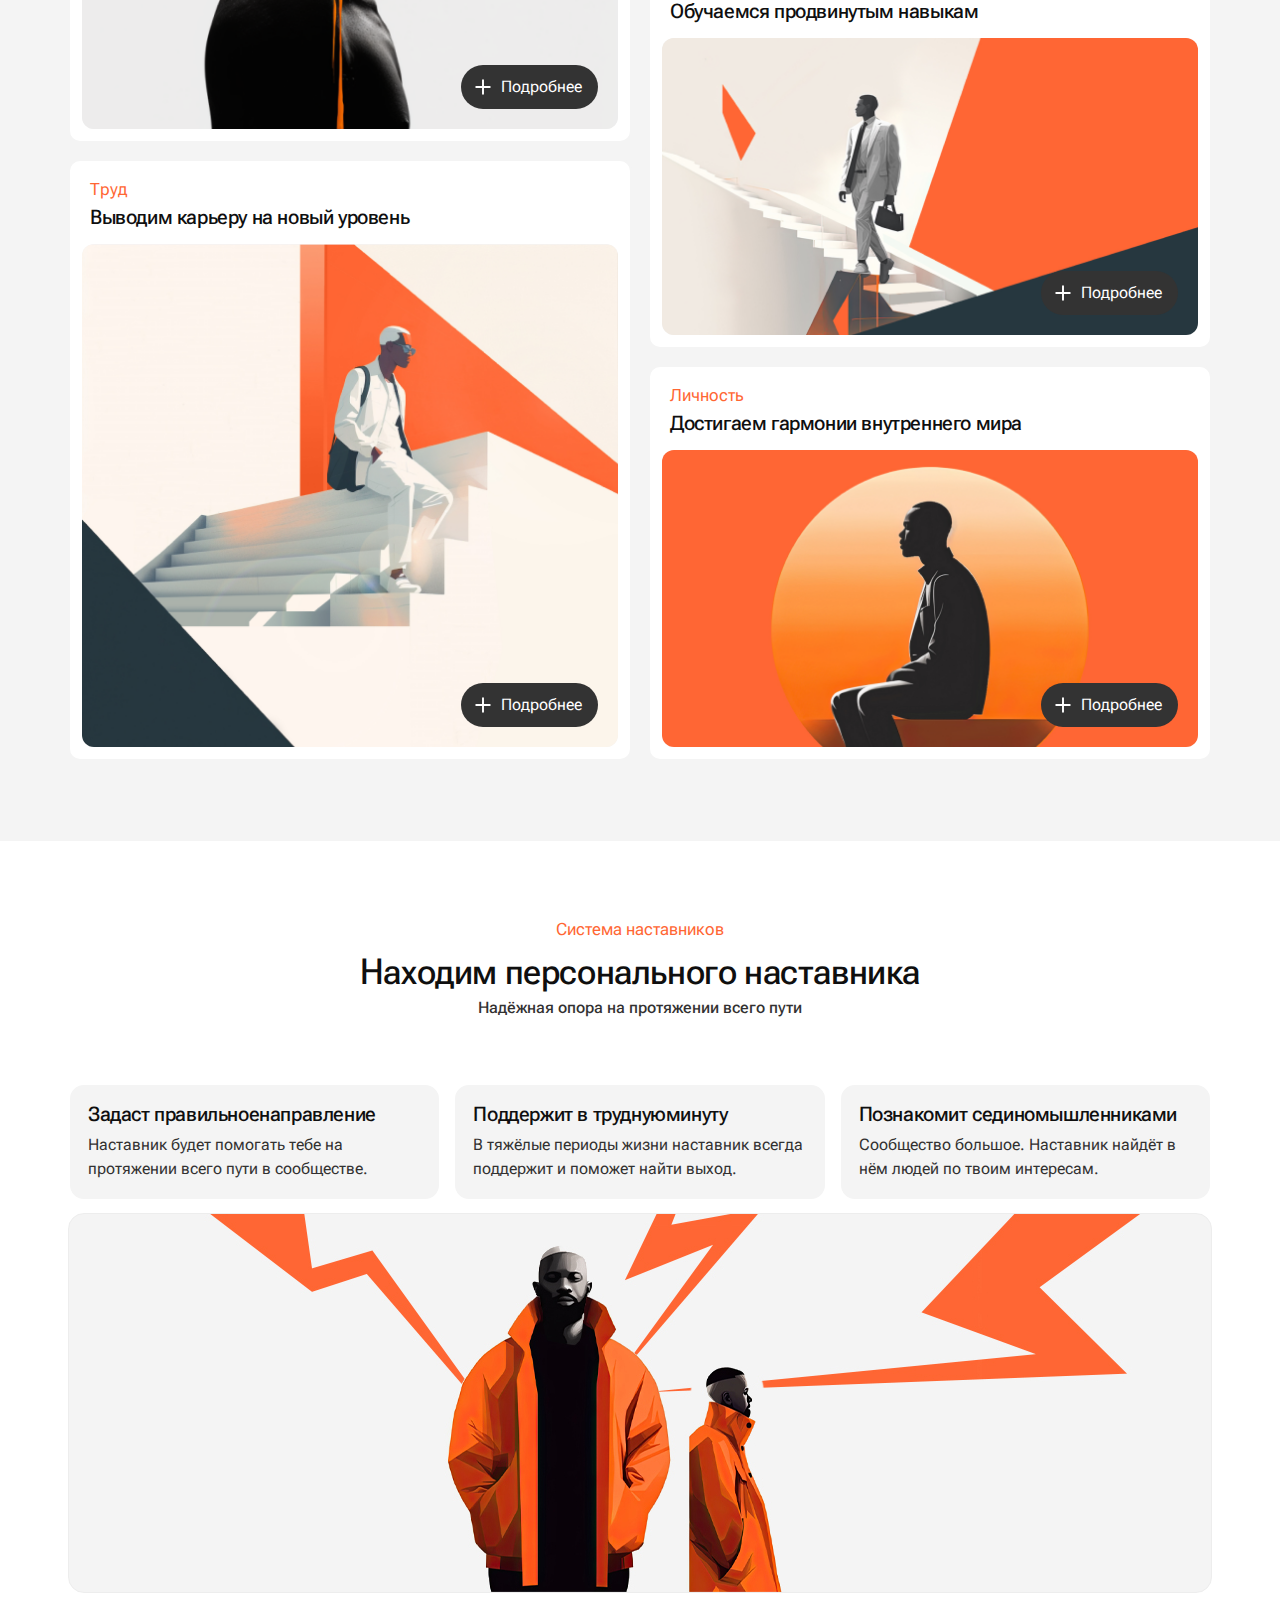
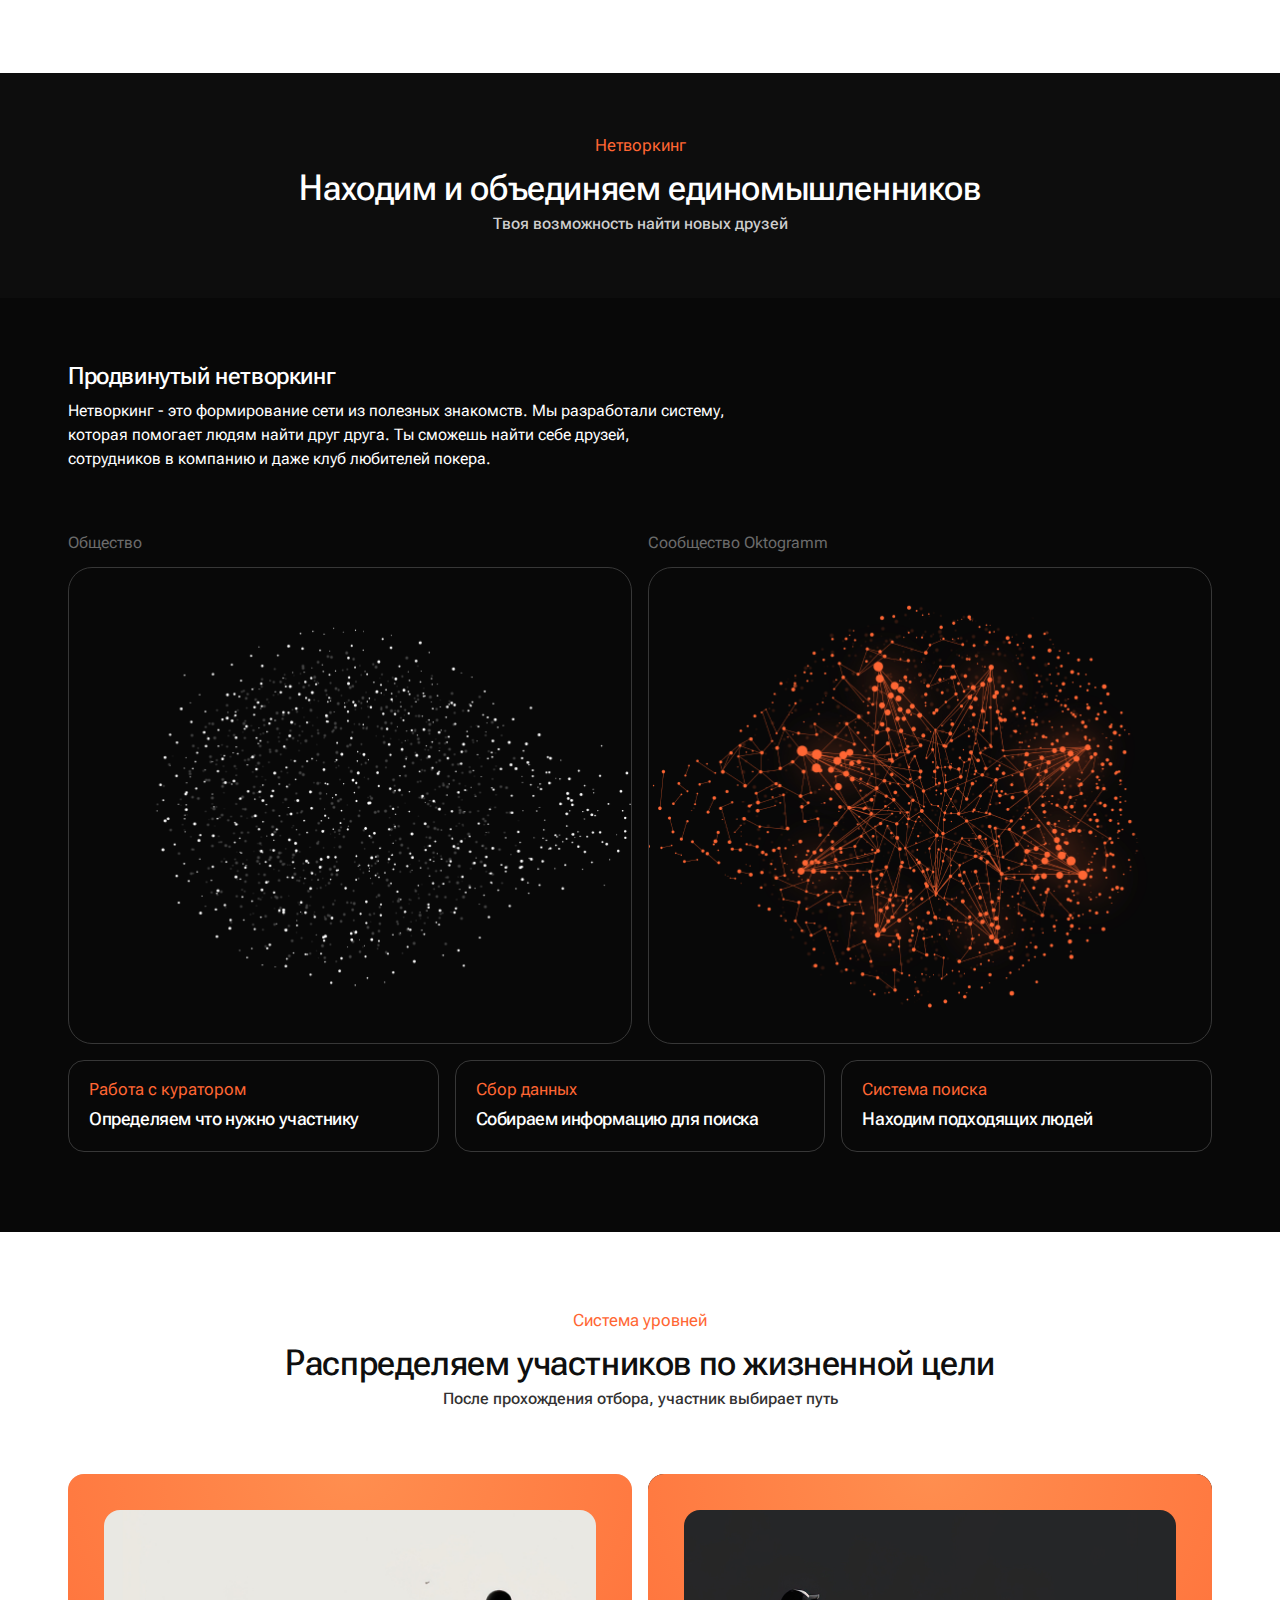
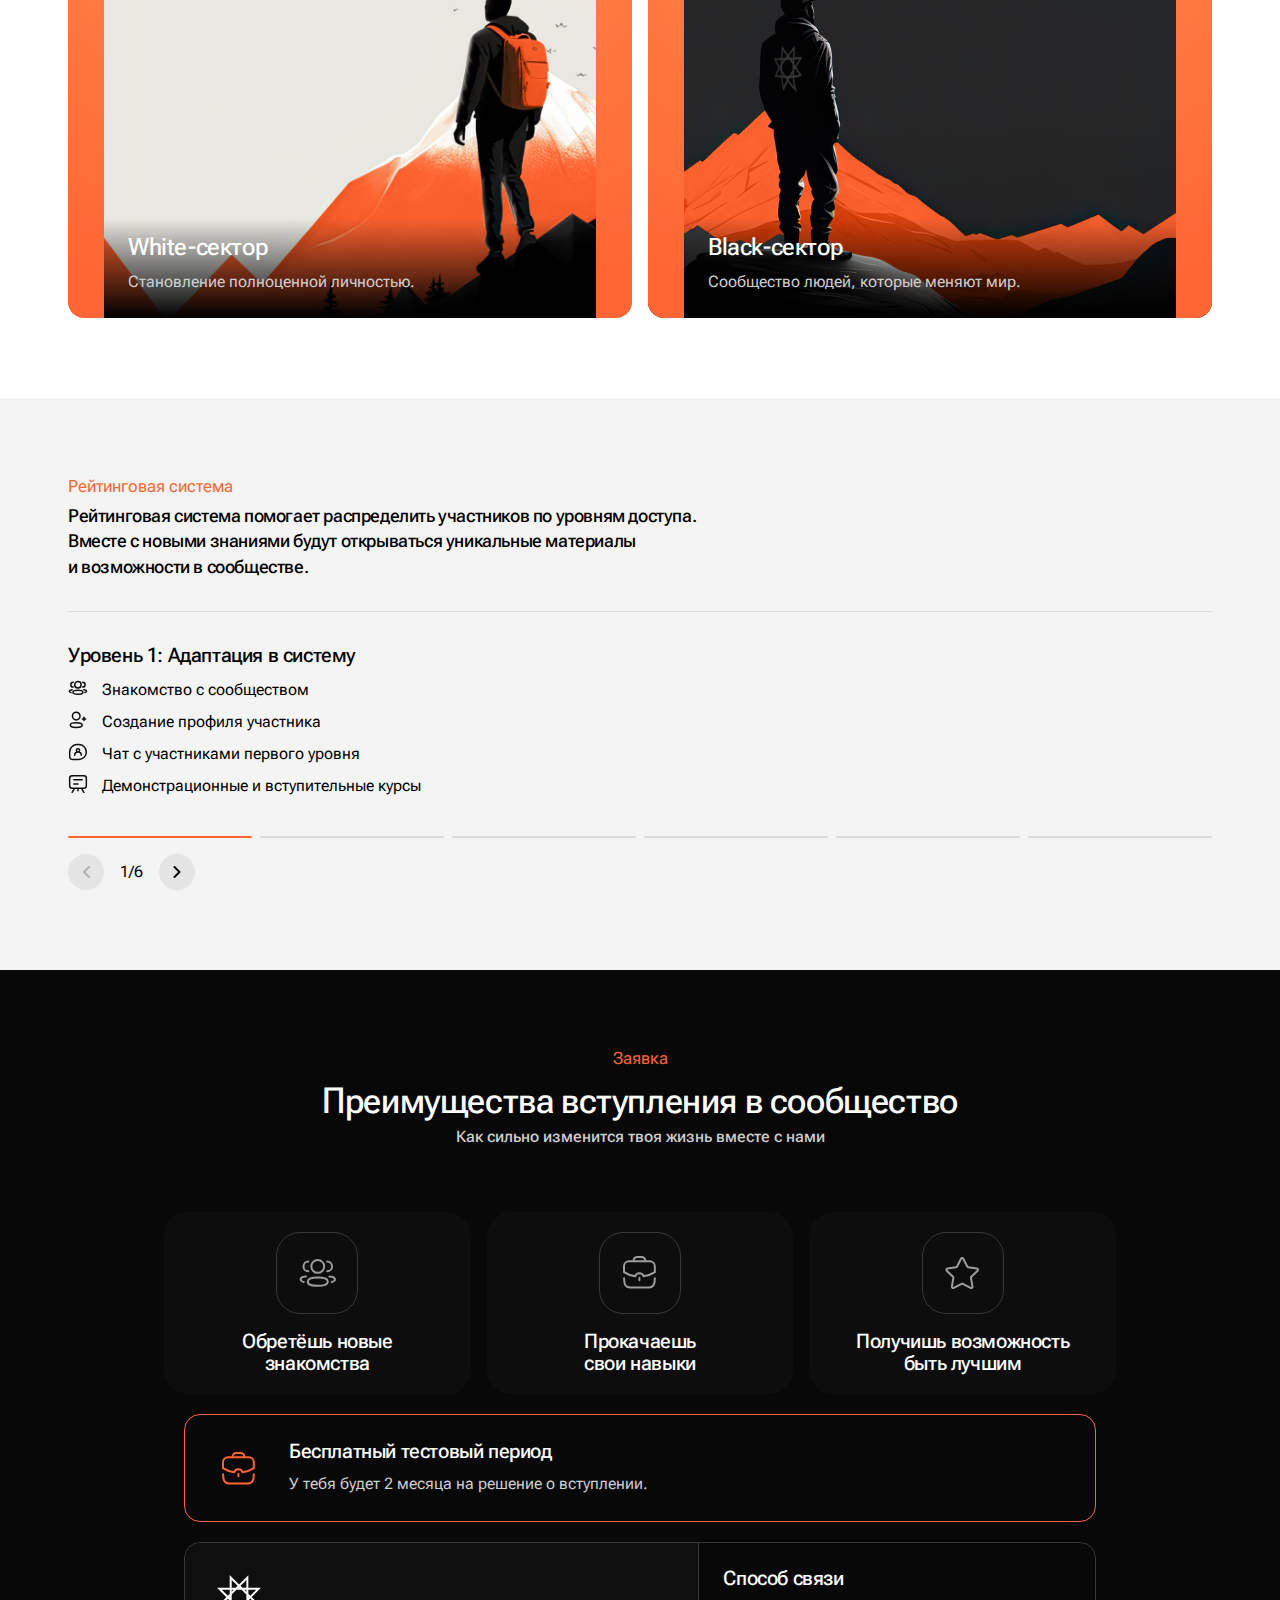
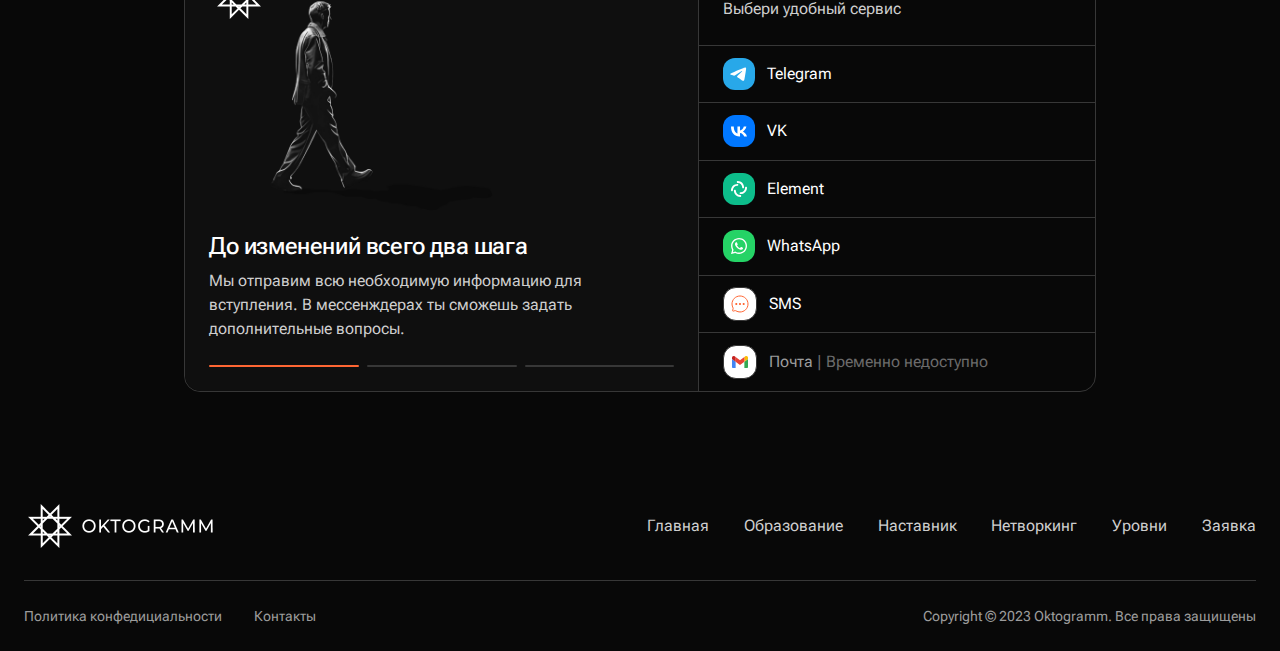
==== commit d8285cec: "update oktogramm project" ====
--- a/oktogramm/index.html
+++ b/oktogramm/index.html
@@ -1,1248 +1 @@
-<!doctype html>
-<html lang="ru">
-	<head>
-		<title>Oktogramm - Сообщество избранных</title>
-		<meta charset="UTF-8" />
-		<meta name="viewport" content="width=device-width, initial-scale=1" />
-	</head>
-
-	<body>
-		<header class="header">
-			<div class="header__container">
-				<div class="header__menu-container">
-					<div class="header__menu">
-						<img
-							class="header__logo-image"
-							src="assets/images/header/logo.svg"
-							alt=""
-						/>
-						<nav class="header__desktop-links headline-1">
-							<a class="header__menu-link">Главная</a>
-							<a class="header__menu-link">Образование</a>
-							<a class="header__menu-link">Наставник</a>
-							<a class="header__menu-link">Нетворкинг</a>
-							<a class="header__menu-link">Уровни</a>
-							<a class="header__menu-link">Заявка</a>
-						</nav>
-					</div>
-					<a class="header__submit-button button button-white-small headline-1">
-						Вступить
-					</a>
-				</div>
-			</div>
-			<div class="header__mobile-links headline-1">
-				<a class="header__menu-link header__menu-link--mobile">Главная</a>
-				<a class="header__menu-link header__menu-link--mobile">Образование</a>
-				<a class="header__menu-link header__menu-link--mobile">Наставник</a>
-				<a class="header__menu-link header__menu-link--mobile">Нетворкинг</a>
-				<a class="header__menu-link header__menu-link--mobile">Уровни</a>
-				<a class="header__menu-link header__menu-link--mobile">Заявка</a>
-			</div>
-			<img
-				class="header__mobile-shadow"
-				src="./assets/images/header/shadow.png"
-				alt=""
-			/>
-		</header>
-		<section class="heroblock" id="heroblock">
-			<video autoplay muted loop id="myVideo" class="heroblock__video">
-				<source src="./assets/video/heroblock.mp4" type="video/mp4" />
-			</video>
-			<div class="heroblock__container">
-				<div class="heroblock__main-text">
-					<h1 class="heroblock__text text-white-100">создаём сообщество</h1>
-					<div class="heroblock__second-line">
-						<img
-							class="heroblock__arrow"
-							src="./assets/images/heroblock/arrow.png"
-							alt=""
-						/>
-						<h1 class="heroblock__text text-white-100">продвинутых людей</h1>
-					</div>
-				</div>
-				<div class="heroblock__about">
-					<img src="./assets/images/heroblock/elipse.svg" alt="" />
-					<p class="body-2 text-white-80">— узнать больше</p>
-				</div>
-			</div>
-		</section>
-		<section class="education" id="education">
-			<div class="education__container">
-				<div class="header-text">
-					<div class="header-text__top">
-						<p class="hairline-1 brand-orange">Образовательная программа</p>
-						<h2 class="text-black-100">Помогаем стать полноценной личностью</h2>
-					</div>
-					<p class="subtitle-medium text-black-80">
-						Получишь знания о фундаментальных сферах жизни
-					</p>
-				</div>
-
-				<div class="education__scopes">
-					<div class="education__scopes-column">
-						<div class="scope">
-							<div class="scope__text">
-								<p class="hairline-1 brand-orange">Здоровье</p>
-								<h4 class="text-black-100">
-									Находим правильный подход к организму
-								</h4>
-							</div>
-							<div class="scope__description">
-								<div class="scope__description-text body-2 text-black-100">
-									<p>
-										<b class="bold"
-											>Здоровье — это фундамент любого человека.</b
-										>
-										Есть гений-физик, который перестал следить за собой: мало
-										спит, неправильно питается, запустил психологическое
-										здоровье. Показатели его организма существенно падают. Он не
-										может сосредоточиться на работе даже час. При ухудшении
-										здоровья, падает уровень всех остальных сфер жизни.
-										<span class="scope__desktop-text"
-											><b class="bold">У здоровья есть три сферы:</b></span
-										>
-									</p>
-									<ul class="scope__desktop-text scope__list">
-										<li>Физическое</li>
-										<li>Эмоционально-психологическое</li>
-										<li>Социальное</li>
-									</ul>
-									<p class="scope__desktop-text">
-										<b class="bold">Курс разделён на два этапа.</b> На первом
-										этапе мы изучаем влияние этих сфер на наш организм и
-										разбираемся в его устройстве. На втором этапе мы занимаемся
-										поиском правильного подхода, потому что каждый организм
-										индивидуален.
-									</p>
-								</div>
-								<div class="scope__image scope__image--1"></div>
-								<button class="button scope__button scope__button-1">
-									<img
-										class="scope__button-image"
-										src="./assets/images/scope/plus.svg"
-										alt=""
-									/>
-									<img
-										class="scope__button-image scope__button--disabled"
-										src="./assets/images/scope/checkmark.svg"
-										alt=""
-									/>
-									<p class="headline-1 text-white-100">Подробнее</p>
-								</button>
-							</div>
-						</div>
-						<div class="scope">
-							<div class="scope__text">
-								<p class="hairline-1 brand-orange">Труд</p>
-								<h4 class="text-black-100">Выводим карьеру на новый уровень</h4>
-							</div>
-							<div class="scope__description">
-								<div class="scope__description-text body-2 text-black-100">
-									<p>
-										<b class="bold"
-											>Работа помогает человеку реализовывать свой потенциал.
-										</b>
-										Правильно выбранная профессия и сфера деятельности позволяют
-										тебе расти как профессионал и как личность.
-									</p>
-									<p>
-										<b class="bold"
-											>На курсе мы учимся повышать свою ценность:</b
-										>
-									</p>
-									<ul class="scope__list">
-										<li>Рост компетенций</li>
-										<li>Получение опыта</li>
-										<li class="scope__desktop-text">Работа со знаниями</li>
-										<li>Обмен информацией и т.д.</li>
-									</ul>
-								</div>
-								<div class="scope__image scope__image--2"></div>
-								<button class="button scope__button scope__button-2">
-									<img
-										class="scope__button-image"
-										src="./assets/images/scope/plus.svg"
-										alt=""
-									/>
-									<img
-										class="scope__button-image scope__button--disabled"
-										src="./assets/images/scope/checkmark.svg"
-										alt=""
-									/>
-									<p class="headline-1 text-white-100">Подробнее</p>
-								</button>
-							</div>
-						</div>
-					</div>
-					<div class="education__scopes-column">
-						<div class="scope">
-							<div class="scope__text">
-								<p class="hairline-1 brand-orange">Общество</p>
-								<h4 class="text-black-100">Учимся общаться с людьми</h4>
-							</div>
-							<div class="scope__description">
-								<div class="scope__description-text body-2 text-black-100">
-									<p>
-										<b class="bold"
-											>Люди играют ключевую роль в жизни любого человека.</b
-										>
-										Благодаря взаимодействию с ними мы становимся счастливыми,
-										богатыми, у нас есть дом и еда. Люди наполняют нашу жизнь
-										бо́льшим смыслом. Правильно общаться с людьми не учат в школе
-										и университете, хотя это огромная часть нашей жизни.
-									</p>
-									<p class="scope__desktop-text">
-										<b class="bold">На курсе мы рассматривам важные темы:</b>
-										отношения, этикет, навыки коммуникации, лидерство.
-									</p>
-								</div>
-								<div class="scope__image scope__image--3"></div>
-								<button class="button scope__button scope__button-3">
-									<img
-										class="scope__button-image"
-										src="./assets/images/scope/plus.svg"
-										alt=""
-									/>
-									<img
-										class="scope__button-image scope__button--disabled"
-										src="./assets/images/scope/checkmark.svg"
-										alt=""
-									/>
-									<p class="headline-1 text-white-100">Подробнее</p>
-								</button>
-							</div>
-						</div>
-						<div class="scope">
-							<div class="scope__text">
-								<p class="hairline-1 brand-orange">Развитие</p>
-								<h4 class="text-black-100">Обучаемся продвинутым навыкам</h4>
-							</div>
-							<div class="scope__description">
-								<div class="scope__description-text body-2 text-black-100">
-									<p>
-										<b class="bold"
-											>Есть навыки, с которыми жизнь становится проще и
-											понятнее.</b
-										>
-										Мы подберём лучше всего подходящие для тебя и научимся
-										использовать их в жизни. Например:
-									</p>
-									<ul
-										class="scope__list scope__list-icons scope__list-checkmark"
-									>
-										<li>Психология</li>
-										<li>Логика</li>
-										<li>Финансы</li>
-									</ul>
-								</div>
-								<div class="scope__image scope__image--4"></div>
-								<button class="button scope__button scope__button-4">
-									<img
-										class="scope__button-image"
-										src="./assets/images/scope/plus.svg"
-										alt=""
-									/>
-									<img
-										class="scope__button-image scope__button--disabled"
-										src="./assets/images/scope/checkmark.svg"
-										alt=""
-									/>
-									<p class="headline-1 text-white-100">Подробнее</p>
-								</button>
-							</div>
-						</div>
-						<div class="scope">
-							<div class="scope__text">
-								<p class="hairline-1 brand-orange">Личность</p>
-								<h4 class="text-black-100">
-									Достигаем гармонии внутреннего мира
-								</h4>
-							</div>
-							<div class="scope__description">
-								<div class="scope__description-text body-2 text-black-100">
-									<p>
-										Внутренняя гармония не зависит от внешних факторов. Она
-										дарует умиротворение.
-										<b class="bold"
-											>Мы научимся оставаться спокойным и невозмутимым даже в
-											трудных ситуациях.</b
-										>
-									</p>
-									<p>
-										<b class="bold"
-											>На курсе будем работать с внешним и внутренним миром:</b
-										>
-									</p>
-									<ul class="scope__list scope__list-icons scope__list-cross">
-										<li>Тревога</li>
-										<li>Стресс</li>
-										<li>Беспокойство</li>
-									</ul>
-								</div>
-								<div class="scope__image scope__image--5"></div>
-								<button class="button scope__button scope__button-5">
-									<img
-										class="scope__button-image"
-										src="./assets/images/scope/plus.svg"
-										alt=""
-									/>
-									<img
-										class="scope__button-image scope__button--disabled"
-										src="./assets/images/scope/checkmark.svg"
-										alt=""
-									/>
-									<p class="headline-1 text-white-100">Подробнее</p>
-								</button>
-							</div>
-						</div>
-					</div>
-				</div>
-			</div>
-		</section>
-
-		<section class="mentor" id="mentor">
-			<div class="mentor__container">
-				<div class="header-text">
-					<div class="header-text__top">
-						<p class="hairline-1 brand-orange">Система наставников</p>
-						<h2 class="text-black-100">Находим персонального наставника</h2>
-					</div>
-					<p class="subtitle-medium text-black-80">
-						Надёжная опора на протяжении всего пути
-					</p>
-				</div>
-				<div class="mentor__content">
-					<div class="mentor__anvantages">
-						<div class="mentor__advantage">
-							<h4 class="text-black-100">
-								Задаст правильное <br />направление
-							</h4>
-							<p class="body-2 text-black-80">
-								Наставник будет помогать тебе на протяжении всего пути в
-								сообществе.
-							</p>
-						</div>
-						<div class="mentor__advantage">
-							<h4 class="text-black-100">Поддержит в трудную <br />минуту</h4>
-							<p class="body-2 text-black-80">
-								В тяжёлые периоды жизни наставник всегда поддержит и поможет
-								найти выход.
-							</p>
-						</div>
-						<div class="mentor__advantage">
-							<h4 class="text-black-100">
-								Познакомит с <br />единомышленниками
-							</h4>
-							<p class="body-2 text-black-80">
-								Сообщество большое. Наставник найдёт в нём людей по твоим
-								интересам.
-							</p>
-						</div>
-					</div>
-					<div class="mentor__image"></div>
-				</div>
-			</div>
-		</section>
-
-		<section class="networking" id="networking">
-			<div class="networking__header-container">
-				<div class="header-text networking__header">
-					<div class="header-text__top">
-						<p class="hairline-1 brand-orange">Нетворкинг</p>
-						<h2 class="text-white-100">
-							Находим и объединяем единомышленников
-						</h2>
-					</div>
-					<p class="subtitle-medium text-white-80">
-						Твоя возможность найти новых друзей
-					</p>
-				</div>
-			</div>
-			<div class="networking__container">
-				<div class="networking__content">
-					<div class="networking__description">
-						<h3 class="text-white-100">Продвинутый нетворкинг</h3>
-						<p class="text-white-100 body-2">
-							Нетворкинг - это формирование сети из полезных знакомств. Мы
-							разработали систему,<br />
-							которая помогает людям найти друг друга. Ты сможешь найти себе
-							друзей,<br />
-							сотрудников в компанию и даже клуб любителей покера.
-						</p>
-					</div>
-					<div class="networking__comparison">
-						<div class="networking__images-row">
-							<div class="networking__images-column">
-								<p class="subtitle-light text-white-40">Общество</p>
-								<div class="networking__image networking__image--society"></div>
-							</div>
-							<div class="networking__images-column">
-								<p class="subtitle-light text-white-40">Сообщество Oktogramm</p>
-								<div
-									class="networking__image networking__image--oktogramm"
-								></div>
-							</div>
-						</div>
-						<div class="networking__advantages-row">
-							<div class="networking__advantage">
-								<p class="brand-orange hairline-1">Работа с куратором</p>
-								<p class="text-white-100 body-1">
-									Определяем что нужно участнику
-								</p>
-							</div>
-							<div class="networking__advantage">
-								<p class="brand-orange hairline-1">Сбор данных</p>
-								<p class="text-white-100 body-1">
-									Собираем информацию для поиска
-								</p>
-							</div>
-							<div class="networking__advantage">
-								<p class="brand-orange hairline-1">Система поиска</p>
-								<p class="text-white-100 body-1">Находим подходящих людей</p>
-							</div>
-						</div>
-					</div>
-				</div>
-			</div>
-		</section>
-
-		<section class="levels-system" id="levels-system">
-			<div class="levels-system__container">
-				<div class="header-text">
-					<div class="header-text__top">
-						<p class="hairline-1 brand-orange">Система уровней</p>
-						<h2 class="text-black-100">
-							Распределяем участников по жизненной цели
-						</h2>
-					</div>
-					<p class="subtitle-medium text-black-80">
-						После прохождения отбора, участник выбирает путь
-					</p>
-				</div>
-				<div class="levels-system__sector-row">
-					<div
-						class="levels-system__sector-column levels-system__sector-column--white"
-					>
-						<div
-							class="levels-system__container-sector-cover"
-							id="levels-system__cover--white"
-						>
-							<div class="levels-system__sector-cover">
-								<p class="levels-system__mobile-touch body-2 text-black-40">
-									Нажмите чтобы выбрать
-								</p>
-								<div class="levels-system__shadow-background"></div>
-								<div class="levels-system__container-cover-text">
-									<h3 class="text-white-100">White-сектор</h3>
-									<p class="body-2 text-white-80">
-										Становление полноценной личностью.
-									</p>
-								</div>
-								<button
-									class="button levels-system__button-about headline-1 text-black-100"
-									id="levels-system__button-about--white"
-								>
-									Подробнее
-								</button>
-							</div>
-						</div>
-						<div
-							class="levels-system__sector-container levels-system__sector-container--white"
-						>
-							<div class="levels-system__header">
-								<h3 class="text-black-100">White-сектор</h3>
-								<p class="body-2 text-black-80">
-									Среда, которая помогает стать полноценной личностью.
-									<span class="text-mobile-disabled--600"
-										>Сюда попадают люди, которые хотят измениться.</span
-									>
-								</p>
-							</div>
-							<div class="levels-system__content-bottom">
-								<div class=""></div>
-								<div
-									class="levels-system__description-header levels-system__description-header--active"
-								>
-									<p class="hairline-1 brand-orange">Обучение основам</p>
-									<p class="body-1 text-black-100">
-										Основа обучения — становление полноценной личностью. Оно
-										длится от 2-х лет. Дополнительно мы публикуем полезные
-										материалы: книги, исследования и статьи.
-									</p>
-								</div>
-								<div class="levels-system__description-header">
-									<p class="hairline-1 brand-orange">Услуги сообщества</p>
-									<p class="body-1 text-black-100">
-										В сообществе есть торговая площадка. На ней размещены услуги
-										и товары от проверенных участников по себестоимости. Многие
-										услуги уникальны, их нельзя найти в открытом доступе.
-									</p>
-								</div>
-								<div class="levels-system__description-header">
-									<p class="hairline-1 brand-orange">Новые знакомства</p>
-									<p class="body-1 text-black-100">
-										Тебя будут окружать интересные люди, среди которых ты
-										найдёшь единомышленников. Вы сможете вместе учиться,
-										создавать проекты<span class="text-mobile-disabled--992"
-											>, проводить исследования</span
-										>
-										и мотивировать друг друга на новые достижения.
-									</p>
-								</div>
-								<div class="levels-system__description-header">
-									<p class="hairline-1 brand-orange">
-										Персональная карта развития
-									</p>
-									<p class="body-1 text-black-100">
-										Карта развития отражает твои успехи во всех сферах жизни.
-										Она анализирует твои сильные и слабые стороны. На основе
-										этих данных вы вместе с куратором найдёте правильный путь.
-									</p>
-								</div>
-								<div class="levels-system__description-header">
-									<p class="hairline-1 brand-orange">Профессиональные навыки</p>
-									<p class="body-1 text-black-100">
-										Мы поможем в изучении новой профессии или улучшении навыков
-										в текущей. У нас есть курсы по профессиям и менторы, которые
-										помогут тебе стать востребованным специалистом.
-									</p>
-								</div>
-								<div class="levels-system__description-header">
-									<p class="hairline-1 brand-orange">Мероприятия</p>
-									<p class="body-1 text-black-100">
-										Встречи с участниками сообщества в разных форматах. На
-										мероприятиях мы: учимся, создаём новые проекты и отдыхаем.
-									</p>
-								</div>
-								<div class="levels-system__description">
-									<div class="levels-system__dashes-container">
-										<div
-											class="levels-system__dash levels-system__dash--active"
-										></div>
-										<div class="levels-system__dash"></div>
-										<div class="levels-system__dash"></div>
-										<div class="levels-system__dash"></div>
-										<div class="levels-system__dash"></div>
-										<div class="levels-system__dash"></div>
-									</div>
-									<div class="levels-system__button-block">
-										<button
-											class="button levels-system__button levels-system__button--before levels-system__button-before--disabled headline-1 text-black-100"
-											id="levels-system__button-before--white"
-										>
-											Назад
-										</button>
-										<button
-											class="button levels-system__button levels-system__button--next headline-1 text-black-100"
-											id="levels-system__button-next--white"
-										>
-											Далее
-										</button>
-									</div>
-								</div>
-							</div>
-						</div>
-					</div>
-
-					<div
-						class="levels-system__sector-column levels-system__sector-column--black"
-					>
-						<div
-							class="levels-system__container-sector-cover"
-							id="levels-system__cover--black"
-						>
-							<div
-								class="levels-system__sector-cover levels-system__sector-cover--black"
-							>
-								<p class="levels-system__mobile-touch body-2 text-white-40">
-									Нажмите чтобы выбрать
-								</p>
-								<div class="levels-system__shadow-background"></div>
-								<div class="levels-system__container-cover-text">
-									<h3 class="text-white-100">Black-сектор</h3>
-									<p class="body-2 text-white-80">
-										Сообщество людей, которые меняют мир.
-									</p>
-								</div>
-								<button
-									class="button levels-system__button-about headline-1 text-black-100"
-									id="levels-system__button-about--black"
-								>
-									Подробнее
-								</button>
-							</div>
-						</div>
-						<div class="levels-system__sector-container">
-							<div class="levels-system__header levels-system__header--black">
-								<h3 class="text-white-100">Black-сектор</h3>
-								<p class="body-2 text-white-80">
-									Сообщество людей, которые хотят изменить мир. Это основная
-									цель их жизни.
-									<span class="text-mobile-disabled--600"
-										>Мы предоставляем участникам неограниченные ресурсы для
-										развития.</span
-									>
-								</p>
-							</div>
-							<div class="levels-system__content-bottom">
-								<div class=""></div>
-								<div
-									class="levels-system__description-header levels-system__description-header--active"
-								>
-									<p class="hairline-1 brand-orange">Секретные знания</p>
-									<p class="body-1 text-white-100">
-										Информация, которую скрывают от масс. Тебе больше не надо
-										будет искать её в разных частях мира. Мы сами получаем её и
-										выкладываем в удобном формате.
-									</p>
-								</div>
-								<div
-									class="levels-system__description-header levels-system__description-header--restricted"
-								>
-									<h4 class="text-white-100">Информация недоступна</h4>
-									<p class="body-2 text-white-100">
-										Откроется после прохождения White-сектора
-									</p>
-								</div>
-								<div class="levels-system__description">
-									<div class="levels-system__dashes-container">
-										<div
-											class="levels-system__dash levels-system__dash--black levels-system__dash--active"
-										></div>
-										<div
-											class="levels-system__dash levels-system__dash--black"
-										></div>
-										<div
-											class="levels-system__dash levels-system__dash--black"
-										></div>
-										<div
-											class="levels-system__dash levels-system__dash--black"
-										></div>
-										<div
-											class="levels-system__dash levels-system__dash--black"
-										></div>
-										<div
-											class="levels-system__dash levels-system__dash--black"
-										></div>
-									</div>
-									<div
-										class="levels-system__button-block levels-system__button-block--black"
-									>
-										<button
-											class="button levels-system__button levels-system__button--before levels-system__button-before--black levels-system__button-before--disabled headline-1 text-white-100"
-											id="levels-system__button-before--black"
-										>
-											Назад
-										</button>
-										<button
-											class="button levels-system__button levels-system__button--next levels-system__button-next--black headline-1 text-white-100"
-											id="levels-system__button-next--black"
-										>
-											Далее
-										</button>
-									</div>
-								</div>
-							</div>
-						</div>
-					</div>
-				</div>
-			</div>
-		</section>
-
-		<section class="rating-system" id="raiting-system">
-			<div class="rating-system__container">
-				<div class="rating-system__header">
-					<p class="brand-orange hairline-1">Рейтинговая система</p>
-					<p class="body-1 text-dark-100 rating-system__header-text">
-						Рейтинговая система помогает распределить участников по уровням
-						доступа.<br />
-						<span class="text-mobile-disabled--600"
-							>Вместе с новыми знаниями будут открываться уникальные материалы
-							<br />и возможности в сообществе.</span
-						>
-					</p>
-				</div>
-				<div class="rating-system__divider"></div>
-				<div class="rating-system__levels">
-					<div class="rating-system__main-text-container">
-						<div
-							class="rating-system__main-text rating-system__main-text--active"
-						>
-							<h4 class="text-dark-100 rating-system__levels-header">
-								Уровень 1<span class="text-mobile-disabled--600"
-									>: Адаптация в систему</span
-								>
-							</h4>
-							<div class="rating-system__benefits">
-								<div class="rating-system__benefit-container">
-									<img
-										class="rating-system__benefit-icon"
-										src="assets/images/raiting-system/1.1.svg"
-										alt=""
-									/>
-									<p class="body-2 text-dark-100">Знакомство с сообществом</p>
-								</div>
-								<div class="rating-system__benefit-container">
-									<img
-										class="rating-system__benefit-icon"
-										src="assets/images/raiting-system/1.2.svg"
-										alt=""
-									/>
-									<p class="body-2 text-dark-100">Создание профиля участника</p>
-								</div>
-								<div class="rating-system__benefit-container">
-									<img
-										class="rating-system__benefit-icon"
-										src="assets/images/raiting-system/1.3.svg"
-										alt=""
-									/>
-									<p class="body-2 text-dark-100">
-										Чат с участниками первого уровня
-									</p>
-								</div>
-								<div class="rating-system__benefit-container">
-									<img
-										class="rating-system__benefit-icon"
-										src="assets/images/raiting-system/1.4.svg"
-										alt=""
-									/>
-									<p class="body-2 text-dark-100">
-										Демонстрационные и вступительные курсы
-									</p>
-								</div>
-							</div>
-						</div>
-						<div class="rating-system__main-text">
-							<h4 class="text-dark-100 rating-system__levels-header">
-								Уровень 2<span class="text-mobile-disabled--600"
-									>: Адаптация в систему</span
-								>
-							</h4>
-							<div class="rating-system__benefits">
-								<div class="rating-system__benefit-container">
-									<img
-										class="rating-system__benefit-icon"
-										src="assets/images/raiting-system/2.1.svg"
-										alt=""
-									/>
-									<p class="body-2 text-dark-100">
-										NFC карта участника сообщества
-									</p>
-								</div>
-								<div class="rating-system__benefit-container">
-									<img
-										class="rating-system__benefit-icon"
-										src="assets/images/raiting-system/2.2.svg"
-										alt=""
-									/>
-									<p class="body-2 text-dark-100">Доступ в общий чат</p>
-								</div>
-								<div class="rating-system__benefit-container">
-									<img
-										class="rating-system__benefit-icon"
-										src="assets/images/raiting-system/2.3.svg"
-										alt=""
-									/>
-									<p class="body-2 text-dark-100">Личный куратор</p>
-								</div>
-								<div class="rating-system__benefit-container">
-									<img
-										class="rating-system__benefit-icon"
-										src="assets/images/raiting-system/2.4.svg"
-										alt=""
-									/>
-									<p class="body-2 text-dark-100">Доступ к курсу «Здоровье»</p>
-								</div>
-							</div>
-						</div>
-						<div class="rating-system__main-text">
-							<h4 class="text-dark-100 rating-system__levels-header">
-								Уровень 3<span class="text-mobile-disabled--600"
-									>: Адаптация в систему</span
-								>
-							</h4>
-							<div class="rating-system__benefits">
-								<div class="rating-system__benefit-container">
-									<img
-										class="rating-system__benefit-icon"
-										src="assets/images/raiting-system/3.1.svg"
-										alt=""
-									/>
-									<p class="body-2 text-dark-100">Доступ к торговой площадке</p>
-								</div>
-								<div class="rating-system__benefit-container">
-									<img
-										class="rating-system__benefit-icon"
-										src="assets/images/raiting-system/3.2.svg"
-										alt=""
-									/>
-									<p class="body-2 text-dark-100">
-										Возможность вступления в клан
-									</p>
-								</div>
-								<div class="rating-system__benefit-container">
-									<img
-										class="rating-system__benefit-icon"
-										src="assets/images/raiting-system/3.3.svg"
-										alt=""
-									/>
-									<p class="body-2 text-dark-100">
-										Участие в тематических мероприятиях
-									</p>
-								</div>
-								<div class="rating-system__benefit-container">
-									<img
-										class="rating-system__benefit-icon"
-										src="assets/images/raiting-system/3.4.svg"
-										alt=""
-									/>
-									<p class="body-2 text-dark-100">Доступ к курсу «Общество»</p>
-								</div>
-							</div>
-						</div>
-						<div class="rating-system__main-text">
-							<h4 class="text-dark-100 rating-system__levels-header">
-								Уровень 4<span class="text-mobile-disabled--600"
-									>: Адаптация в систему</span
-								>
-							</h4>
-							<div class="rating-system__benefits">
-								<div class="rating-system__benefit-container">
-									<img
-										class="rating-system__benefit-icon"
-										src="assets/images/raiting-system/4.1.svg"
-										alt=""
-									/>
-									<p class="body-2 text-dark-100">
-										Доступ к курсам профессиональной деятельности
-									</p>
-								</div>
-								<div class="rating-system__benefit-container">
-									<img
-										class="rating-system__benefit-icon"
-										src="assets/images/raiting-system/4.2.svg"
-										alt=""
-									/>
-									<p class="body-2 text-dark-100">
-										Участие в проектах сообщества
-									</p>
-								</div>
-								<div class="rating-system__benefit-container">
-									<img
-										class="rating-system__benefit-icon"
-										src="assets/images/raiting-system/4.3.svg"
-										alt=""
-									/>
-									<p class="body-2 text-dark-100">Закрытый бот с книгами</p>
-								</div>
-								<div class="rating-system__benefit-container">
-									<img
-										class="rating-system__benefit-icon"
-										src="assets/images/raiting-system/4.4.svg"
-										alt=""
-									/>
-									<p class="body-2 text-dark-100">Доступ к курсу «Развитие»</p>
-								</div>
-							</div>
-						</div>
-						<div class="rating-system__main-text">
-							<h4 class="text-dark-100 rating-system__levels-header">
-								Уровень 5<span class="text-mobile-disabled--600"
-									>: Адаптация в систему</span
-								>
-							</h4>
-							<div class="rating-system__benefits">
-								<div class="rating-system__benefit-container">
-									<img
-										class="rating-system__benefit-icon"
-										src="assets/images/raiting-system/5.1.svg"
-										alt=""
-									/>
-									<p class="body-2 text-dark-100">Набор в команду сообщества</p>
-								</div>
-								<div class="rating-system__benefit-container">
-									<img
-										class="rating-system__benefit-icon"
-										src="assets/images/raiting-system/5.2.svg"
-										alt=""
-									/>
-									<p class="body-2 text-dark-100">
-										Подготовка к переходу в black-сектор
-									</p>
-								</div>
-								<div class="rating-system__benefit-container">
-									<img
-										class="rating-system__benefit-icon"
-										src="assets/images/raiting-system/5.3.svg"
-										alt=""
-									/>
-									<p class="body-2 text-dark-100">
-										Возможность предоставления услуг участникам
-									</p>
-								</div>
-								<div class="rating-system__benefit-container">
-									<img
-										class="rating-system__benefit-icon"
-										src="assets/images/raiting-system/5.4.svg"
-										alt=""
-									/>
-									<p class="body-2 text-dark-100">Доступ к курсу «Труд»</p>
-								</div>
-							</div>
-						</div>
-						<div
-							class="rating-system__main-text raiting-system__main-text--black"
-						>
-							<div
-								class="rating-system__benefits rating-system__benefits--black"
-							>
-								<h4 class="text-white-100">Black-сектор</h4>
-								<p class="body-2 text-white-100">
-									Откроется после прохождения White-сектора
-								</p>
-							</div>
-						</div>
-					</div>
-				</div>
-
-				<div class="rating-system__navigation">
-					<div class="rating-system__progress-bar">
-						<div class="rating-system__bar rating-system__bar--active"></div>
-						<div class="rating-system__bar"></div>
-						<div class="rating-system__bar"></div>
-						<div class="rating-system__bar"></div>
-						<div class="rating-system__bar"></div>
-						<div class="rating-system__bar"></div>
-					</div>
-					<div class="rating-system__buttons-block">
-						<button
-							class="button rating-system__button rating-system__button-before"
-						>
-							<img
-								src="assets/images/levels-system/before-disabled.svg"
-								alt=""
-							/>
-						</button>
-						<p class="rating-system__state headline-1 text-dark-100">1/6</p>
-						<button
-							class="button rating-system__button rating-system__button-next"
-						>
-							<img src="assets/images/levels-system/next.svg" alt="" />
-						</button>
-						<button
-							class="button rating-system__black-button text-white-100 headline-1"
-						>
-							Вернуться в начало
-						</button>
-					</div>
-				</div>
-			</div>
-		</section>
-
-		<section class="request" id="request">
-			<div class="request__header-container">
-				<div class="header-text">
-					<div class="header-text__top">
-						<p class="hairline-1 brand-orange">Заявка</p>
-						<h2 class="text-white-100">Преимущества вступления в сообщество</h2>
-					</div>
-					<p class="subtitle-medium text-white-80">
-						Как сильно изменится твоя жизнь вместе с нами
-					</p>
-				</div>
-				<div class="request__benefits-container">
-					<div class="request__benefit">
-						<div class="request__benefit-image">
-							<img src="./assets/images/request/1.svg" alt="" />
-						</div>
-						<h4 class="text-white-100">
-							Обретёшь новые<span class="text-mobile-disabled--768"
-								><br
-							/></span>
-							знакомства
-						</h4>
-					</div>
-					<div class="request__benefit">
-						<div class="request__benefit-image">
-							<img src="./assets/images/request/2.svg" alt="" />
-						</div>
-						<h4 class="text-white-100">
-							Прокачаешь
-							<span class="text-mobile-disabled--768"><br /></span>свои навыки
-						</h4>
-					</div>
-					<div class="request__benefit">
-						<div class="request__benefit-image">
-							<img src="./assets/images/request/3.svg" alt="" />
-						</div>
-						<h4 class="text-white-100">
-							Получишь возможность
-							<span class="text-mobile-disabled--768"><br /></span>быть лучшим
-						</h4>
-					</div>
-				</div>
-			</div>
-			<div class="request__free-trial-container">
-				<div class="request__free-trial">
-					<img
-						class="request__free-trial-img"
-						src="./assets/images/request/free-trial.svg"
-						alt=""
-					/>
-					<div class="request__free-trial-text">
-						<h4 class="text-white-100">Бесплатный тестовый период</h4>
-						<p class="body-2 text-white-80">
-							У тебя будет 2 месяца на решение о вступлении.
-						</p>
-					</div>
-				</div>
-			</div>
-
-			<div class="request__main-container">
-				<div class="request__main-block background-black">
-					<div class="request__container-main-left">
-						<div class="request__main-left">
-							<img
-								class="request__left-logo"
-								src="./assets/images/request/oktogramm-logo.svg"
-								alt=""
-							/>
-							<img
-								src="./assets/images/request/first-image.png"
-								alt=""
-								class="request__left-image"
-							/>
-							<img
-								src="./assets/images/request/second-image.png"
-								alt=""
-								class="request__left-image request__left-image--second request__left-image--disabled"
-							/>
-							<img
-								src="./assets/images/request/third-image.png"
-								alt=""
-								class="request__left-image request__left-image--third request__left-image--disabled"
-							/>
-							<div class="request__bottom-container">
-								<div class="request__container-left-text">
-									<div class="request__left-text">
-										<div class="request__left-header">
-											<h3 class="text-white-100">
-												До изменений всего два шага
-											</h3>
-											<h3 class="text-white-100 hidden">...всего один шаг</h3>
-											<h3 class="text-white-100 hidden">...всего один шаг</h3>
-										</div>
-
-										<p class="body-2 text-white-80">
-											Мы отправим всю необходимую информацию для вступления.
-											<span class="text-mobile-disabled--768"
-												>В мессенждерах ты сможешь задать дополнительные
-												вопросы.</span
-											>
-										</p>
-									</div>
-								</div>
-
-								<div class="request__left-progress-bar">
-									<div
-										class="request__left-bar request__left-bar--active"
-									></div>
-									<div class="request__left-bar"></div>
-									<div class="request__left-bar"></div>
-								</div>
-							</div>
-						</div>
-					</div>
-
-					<div class="request__container-main-right">
-						<div class="request__main-right">
-							<div class="request__right-header">
-								<h4 class="text-white-100">Способ связи</h4>
-								<p class="body-2 text-white-80">Выбери удобный сервис</p>
-							</div>
-							<div class="request__right-social-media-list">
-								<div class="request__right-social-media">
-									<img src="./assets/images/request/telegram-icon.svg" alt="" />
-									<p class="text-white-100 headline-1">Telegram</p>
-								</div>
-								<div class="request__right-social-media">
-									<img src="./assets/images/request/vk-icon.svg" alt="" />
-									<p class="text-white-100 headline-1">VK</p>
-								</div>
-								<div class="request__right-social-media">
-									<img src="./assets/images/request/element-icon.svg" alt="" />
-									<p class="text-white-100 headline-1">Element</p>
-								</div>
-								<div class="request__right-social-media">
-									<img src="./assets/images/request/whatsapp-icon.svg" alt="" />
-									<p class="text-white-100 headline-1">WhatsApp</p>
-								</div>
-								<div class="request__right-social-media">
-									<img src="./assets/images/request/sms-icon.svg" alt="" />
-									<p class="text-white-100 headline-1">SMS</p>
-								</div>
-								<div
-									class="request__right-social-media request__right-social-media--last"
-								>
-									<img src="./assets/images/request/email-icon.svg" alt="" />
-									<p class="text-white-60 headline-1">
-										Почта
-										<span class="text-white-40">| Временно недоступно</span>
-									</p>
-								</div>
-							</div>
-						</div>
-
-						<div class="request__main-right request__main-right--disabled">
-							<div class="request__right-header">
-								<h4 class="text-white-100">Название сервиса</h4>
-								<p class="body-2 text-white-80">Заполни данные</p>
-							</div>
-							<div class="request__right-container">
-								<div class="request__input-container">
-									<label class="input">
-										<input
-											class="input__field text-white-100 subtitle-light phone"
-											placeholder=" "
-											type="text"
-										/>
-										<span class="input__label text-white-60 subtitle-light"
-											>Номер телефона</span
-										>
-										<p class="input__right-text headline-2 text-white-40">
-											Обязательно
-										</p>
-									</label>
-									<label class="input">
-										<input
-											class="input__field text-white-100 subtitle-light"
-											placeholder=" "
-											type="text"
-										/>
-										<span class="input__label text-white-60 subtitle-light"
-											>Имя</span
-										>
-									</label>
-									<label class="input">
-										<input
-											class="input__field text-white-100 subtitle-light email"
-											placeholder=" "
-											type="email"
-										/>
-										<span class="input__label text-white-60 subtitle-light"
-											>Почта</span
-										>
-										<p
-											class="input__right-text headline-2 text-white-40 hidden"
-										>
-											Обязательно
-										</p>
-									</label>
-								</div>
-								<div class="request__buttons-block">
-									<button
-										class="button request__button request__button--before headline-1 text-white-100"
-									>
-										Назад
-									</button>
-									<button
-										class="button request__button request__button--after request__button--after--disabled headline-1 text-white-30"
-									>
-										Отправить
-									</button>
-								</div>
-							</div>
-						</div>
-
-						<div class="request__main-right request__main-right--disabled">
-							<div class="request__right-header">
-								<h4 class="text-white-100">Название сервиса</h4>
-								<p class="body-2 text-white-80">
-									Поздравляем, данные отправлены
-								</p>
-							</div>
-							<div class="request__right-container">
-								<div class="request__result-container">
-									<div class="request__result request__result--first">
-										<p
-											class="subtitle-light text-white-60 request__result-social"
-										>
-											Неизвестная соц.
-										</p>
-										<p
-											class="request__result-data subtitle-light text-white-100"
-										>
-											+3 382 343 28 32
-										</p>
-									</div>
-									<div class="request__result">
-										<p class="subtitle-light text-white-60">Имя</p>
-										<p
-											class="request__result-data subtitle-light text-white-100"
-										>
-											Арнольд
-										</p>
-									</div>
-									<div class="request__result">
-										<p class="subtitle-light text-white-60">Почта</p>
-										<p
-											class="request__result-data subtitle-light text-white-100"
-										>
-											arnoldbexer7@gmail.com
-										</p>
-									</div>
-								</div>
-								<div class="request__buttons-block">
-									<button
-										class="button request__button request__button--before headline-1 text-white-100 stroke-black background-black"
-									>
-										Назад
-									</button>
-									<button
-										class="button request__button request__button--after headline-1 text-white-100"
-									>
-										Готово
-									</button>
-								</div>
-							</div>
-						</div>
-					</div>
-				</div>
-			</div>
-		</section>
-
-		<footer class="footer">
-			<div class="footer__container">
-				<div class="footer__menu">
-					<img
-						src="./assets/images/footer/logo.png"
-						alt=""
-						class="footer__logo"
-					/>
-					<nav class="footer__links">
-						<a class="footer__link headline-1 text-white-80">Главная</a>
-						<a class="footer__link headline-1 text-white-80">Образование</a>
-						<a class="footer__link headline-1 text-white-80">Наставник</a>
-						<a class="footer__link headline-1 text-white-80">Нетворкинг</a>
-						<a class="footer__link headline-1 text-white-80">Уровни</a>
-						<a class="footer__link headline-1 text-white-80">Заявка</a>
-					</nav>
-				</div>
-				<div class="footer__divider"></div>
-				<div class="footer__copyright">
-					<div class="footer__copyright-links">
-						<a href="#" class="footer__copyright-link text-black-60 headline-2"
-							>Политика конфедициальности</a
-						>
-						<a href="#" class="footer__copyright-link text-black-60 headline-2"
-							>Контакты</a
-						>
-					</div>
-					<p class="footer__copyright-date text-black-60 headline-2">
-						Copyright © 2023 Oktogramm. Все права защищены
-					</p>
-				</div>
-			</div>
-		</footer>
-	</body>
-</html>
+<!doctype html><html lang="ru"><head><title>Oktogramm - Сообщество избранных</title><meta charset="UTF-8"/><meta name="viewport" content="width=device-width,initial-scale=1"/><script defer="defer" src="main.js"></script><link href="main.css" rel="stylesheet"></head><body><header class="header"><div class="header__container"><div class="header__menu-container"><div class="header__menu"><img class="header__logo-image" src="assets/svg/logo.svg" alt=""/><nav class="header__desktop-links headline-1"><a class="header__menu-link">Главная</a> <a class="header__menu-link">Образование</a> <a class="header__menu-link">Наставник</a> <a class="header__menu-link">Нетворкинг</a> <a class="header__menu-link">Уровни</a> <a class="header__menu-link">Заявка</a></nav></div><a class="header__submit-button button button-white-small headline-1">Вступить</a></div></div><div class="header__mobile-links headline-1"><a class="header__menu-link header__menu-link--mobile">Главная</a> <a class="header__menu-link header__menu-link--mobile">Образование</a> <a class="header__menu-link header__menu-link--mobile">Наставник</a> <a class="header__menu-link header__menu-link--mobile">Нетворкинг</a> <a class="header__menu-link header__menu-link--mobile">Уровни</a> <a class="header__menu-link header__menu-link--mobile">Заявка</a></div><img class="header__mobile-shadow" src="assets/images/shadow.png" alt=""/></header><section class="heroblock" id="heroblock"><video autoplay muted loop id="myVideo" class="heroblock__video"><source src="assets/videos/heroblock.mp4" type="video/mp4"/></video><div class="heroblock__container"><div class="heroblock__main-text"><h1 class="heroblock__text text-white-100">создаём сообщество</h1><div class="heroblock__second-line"><img class="heroblock__arrow" src="assets/images/arrow.png" alt=""/><h1 class="heroblock__text text-white-100">продвинутых людей</h1></div></div><div class="heroblock__about"><img src="assets/svg/elipse.svg" alt=""/><p class="body-2 text-white-80">— узнать больше</p></div></div></section><section class="education" id="education"><div class="education__container"><div class="header-text"><div class="header-text__top"><p class="hairline-1 brand-orange">Образовательная программа</p><h2 class="text-black-100">Помогаем стать полноценной личностью</h2></div><p class="subtitle-medium text-black-80">Получишь знания о фундаментальных сферах жизни</p></div><div class="education__scopes"><div class="education__scopes-column"><div class="scope"><div class="scope__text"><p class="hairline-1 brand-orange">Здоровье</p><h4 class="text-black-100">Находим правильный подход к организму</h4></div><div class="scope__description"><div class="scope__description-text body-2 text-black-100"><p><b class="bold">Здоровье — это фундамент любого человека.</b> Есть гений-физик, который перестал следить за собой: мало спит, неправильно питается, запустил психологическое здоровье. Показатели его организма существенно падают. Он не может сосредоточиться на работе даже час. При ухудшении здоровья, падает уровень всех остальных сфер жизни. <span class="scope__desktop-text"><b class="bold">У здоровья есть три сферы:</b></span></p><ul class="scope__desktop-text scope__list"><li>Физическое</li><li>Эмоционально-психологическое</li><li>Социальное</li></ul><p class="scope__desktop-text"><b class="bold">Курс разделён на два этапа.</b> На первом этапе мы изучаем влияние этих сфер на наш организм и разбираемся в его устройстве. На втором этапе мы занимаемся поиском правильного подхода, потому что каждый организм индивидуален.</p></div><div class="scope__image scope__image--1"></div><button class="button scope__button scope__button-1"><img class="scope__button-image" src="assets/svg/plus.svg" alt=""/> <img class="scope__button-image scope__button--disabled" src="assets/svg/checkmark.svg" alt=""/><p class="headline-1 text-white-100">Подробнее</p></button></div></div><div class="scope"><div class="scope__text"><p class="hairline-1 brand-orange">Труд</p><h4 class="text-black-100">Выводим карьеру на новый уровень</h4></div><div class="scope__description"><div class="scope__description-text body-2 text-black-100"><p><b class="bold">Работа помогает человеку реализовывать свой потенциал. </b>Правильно выбранная профессия и сфера деятельности позволяют тебе расти как профессионал и как личность.</p><p><b class="bold">На курсе мы учимся повышать свою ценность:</b></p><ul class="scope__list"><li>Рост компетенций</li><li>Получение опыта</li><li class="scope__desktop-text">Работа со знаниями</li><li>Обмен информацией и т.д.</li></ul></div><div class="scope__image scope__image--2"></div><button class="button scope__button scope__button-2"><img class="scope__button-image" src="assets/svg/plus.svg" alt=""/> <img class="scope__button-image scope__button--disabled" src="assets/svg/checkmark.svg" alt=""/><p class="headline-1 text-white-100">Подробнее</p></button></div></div></div><div class="education__scopes-column"><div class="scope"><div class="scope__text"><p class="hairline-1 brand-orange">Общество</p><h4 class="text-black-100">Учимся общаться с людьми</h4></div><div class="scope__description"><div class="scope__description-text body-2 text-black-100"><p><b class="bold">Люди играют ключевую роль в жизни любого человека.</b> Благодаря взаимодействию с ними мы становимся счастливыми, богатыми, у нас есть дом и еда. Люди наполняют нашу жизнь бо́льшим смыслом. Правильно общаться с людьми не учат в школе и университете, хотя это огромная часть нашей жизни.</p><p class="scope__desktop-text"><b class="bold">На курсе мы рассматривам важные темы:</b> отношения, этикет, навыки коммуникации, лидерство.</p></div><div class="scope__image scope__image--3"></div><button class="button scope__button scope__button-3"><img class="scope__button-image" src="assets/svg/plus.svg" alt=""/> <img class="scope__button-image scope__button--disabled" src="assets/svg/checkmark.svg" alt=""/><p class="headline-1 text-white-100">Подробнее</p></button></div></div><div class="scope"><div class="scope__text"><p class="hairline-1 brand-orange">Развитие</p><h4 class="text-black-100">Обучаемся продвинутым навыкам</h4></div><div class="scope__description"><div class="scope__description-text body-2 text-black-100"><p><b class="bold">Есть навыки, с которыми жизнь становится проще и понятнее.</b> Мы подберём лучше всего подходящие для тебя и научимся использовать их в жизни. Например:</p><ul class="scope__list scope__list-icons scope__list-checkmark"><li>Психология</li><li>Логика</li><li>Финансы</li></ul></div><div class="scope__image scope__image--4"></div><button class="button scope__button scope__button-4"><img class="scope__button-image" src="assets/svg/plus.svg" alt=""/> <img class="scope__button-image scope__button--disabled" src="assets/svg/checkmark.svg" alt=""/><p class="headline-1 text-white-100">Подробнее</p></button></div></div><div class="scope"><div class="scope__text"><p class="hairline-1 brand-orange">Личность</p><h4 class="text-black-100">Достигаем гармонии внутреннего мира</h4></div><div class="scope__description"><div class="scope__description-text body-2 text-black-100"><p>Внутренняя гармония не зависит от внешних факторов. Она дарует умиротворение. <b class="bold">Мы научимся оставаться спокойным и невозмутимым даже в трудных ситуациях.</b></p><p><b class="bold">На курсе будем работать с внешним и внутренним миром:</b></p><ul class="scope__list scope__list-icons scope__list-cross"><li>Тревога</li><li>Стресс</li><li>Беспокойство</li></ul></div><div class="scope__image scope__image--5"></div><button class="button scope__button scope__button-5"><img class="scope__button-image" src="assets/svg/plus.svg" alt=""/> <img class="scope__button-image scope__button--disabled" src="assets/svg/checkmark.svg" alt=""/><p class="headline-1 text-white-100">Подробнее</p></button></div></div></div></div></div></section><section class="mentor" id="mentor"><div class="mentor__container"><div class="header-text"><div class="header-text__top"><p class="hairline-1 brand-orange">Система наставников</p><h2 class="text-black-100">Находим персонального наставника</h2></div><p class="subtitle-medium text-black-80">Надёжная опора на протяжении всего пути</p></div><div class="mentor__content"><div class="mentor__anvantages"><div class="mentor__advantage"><h4 class="text-black-100">Задаст правильное<br/>направление</h4><p class="body-2 text-black-80">Наставник будет помогать тебе на протяжении всего пути в сообществе.</p></div><div class="mentor__advantage"><h4 class="text-black-100">Поддержит в трудную<br/>минуту</h4><p class="body-2 text-black-80">В тяжёлые периоды жизни наставник всегда поддержит и поможет найти выход.</p></div><div class="mentor__advantage"><h4 class="text-black-100">Познакомит с<br/>единомышленниками</h4><p class="body-2 text-black-80">Сообщество большое. Наставник найдёт в нём людей по твоим интересам.</p></div></div><div class="mentor__image"></div></div></div></section><section class="networking" id="networking"><div class="networking__header-container"><div class="header-text networking__header"><div class="header-text__top"><p class="hairline-1 brand-orange">Нетворкинг</p><h2 class="text-white-100">Находим и объединяем единомышленников</h2></div><p class="subtitle-medium text-white-80">Твоя возможность найти новых друзей</p></div></div><div class="networking__container"><div class="networking__content"><div class="networking__description"><h3 class="text-white-100">Продвинутый нетворкинг</h3><p class="text-white-100 body-2">Нетворкинг - это формирование сети из полезных знакомств. Мы разработали систему,<br/>которая помогает людям найти друг друга. Ты сможешь найти себе друзей,<br/>сотрудников в компанию и даже клуб любителей покера.</p></div><div class="networking__comparison"><div class="networking__images-row"><div class="networking__images-column"><p class="subtitle-light text-white-40">Общество</p><div class="networking__image networking__image--society"></div></div><div class="networking__images-column"><p class="subtitle-light text-white-40">Сообщество Oktogramm</p><div class="networking__image networking__image--oktogramm"></div></div></div><div class="networking__advantages-row"><div class="networking__advantage"><p class="brand-orange hairline-1">Работа с куратором</p><p class="text-white-100 body-1">Определяем что нужно участнику</p></div><div class="networking__advantage"><p class="brand-orange hairline-1">Сбор данных</p><p class="text-white-100 body-1">Собираем информацию для поиска</p></div><div class="networking__advantage"><p class="brand-orange hairline-1">Система поиска</p><p class="text-white-100 body-1">Находим подходящих людей</p></div></div></div></div></div></section><section class="levels-system" id="levels-system"><div class="levels-system__container"><div class="header-text"><div class="header-text__top"><p class="hairline-1 brand-orange">Система уровней</p><h2 class="text-black-100">Распределяем участников по жизненной цели</h2></div><p class="subtitle-medium text-black-80">После прохождения отбора, участник выбирает путь</p></div><div class="levels-system__sector-row"><div class="levels-system__sector-column levels-system__sector-column--white"><div class="levels-system__container-sector-cover" id="levels-system__cover--white"><div class="levels-system__sector-cover"><p class="levels-system__mobile-touch body-2 text-black-40">Нажмите чтобы выбрать</p><div class="levels-system__shadow-background"></div><div class="levels-system__container-cover-text"><h3 class="text-white-100">White-сектор</h3><p class="body-2 text-white-80">Становление полноценной личностью.</p></div><button class="button levels-system__button-about headline-1 text-black-100" id="levels-system__button-about--white">Подробнее</button></div></div><div class="levels-system__sector-container levels-system__sector-container--white"><div class="levels-system__header"><h3 class="text-black-100">White-сектор</h3><p class="body-2 text-black-80">Среда, которая помогает стать полноценной личностью. <span class="text-mobile-disabled--600">Сюда попадают люди, которые хотят измениться.</span></p></div><div class="levels-system__content-bottom"><div class=""></div><div class="levels-system__description-header levels-system__description-header--active"><p class="hairline-1 brand-orange">Обучение основам</p><p class="body-1 text-black-100">Основа обучения — становление полноценной личностью. Оно длится от 2-х лет. Дополнительно мы публикуем полезные материалы: книги, исследования и статьи.</p></div><div class="levels-system__description-header"><p class="hairline-1 brand-orange">Услуги сообщества</p><p class="body-1 text-black-100">В сообществе есть торговая площадка. На ней размещены услуги и товары от проверенных участников по себестоимости. Многие услуги уникальны, их нельзя найти в открытом доступе.</p></div><div class="levels-system__description-header"><p class="hairline-1 brand-orange">Новые знакомства</p><p class="body-1 text-black-100">Тебя будут окружать интересные люди, среди которых ты найдёшь единомышленников. Вы сможете вместе учиться, создавать проекты<span class="text-mobile-disabled--992">, проводить исследования</span> и мотивировать друг друга на новые достижения.</p></div><div class="levels-system__description-header"><p class="hairline-1 brand-orange">Персональная карта развития</p><p class="body-1 text-black-100">Карта развития отражает твои успехи во всех сферах жизни. Она анализирует твои сильные и слабые стороны. На основе этих данных вы вместе с куратором найдёте правильный путь.</p></div><div class="levels-system__description-header"><p class="hairline-1 brand-orange">Профессиональные навыки</p><p class="body-1 text-black-100">Мы поможем в изучении новой профессии или улучшении навыков в текущей. У нас есть курсы по профессиям и менторы, которые помогут тебе стать востребованным специалистом.</p></div><div class="levels-system__description-header"><p class="hairline-1 brand-orange">Мероприятия</p><p class="body-1 text-black-100">Встречи с участниками сообщества в разных форматах. На мероприятиях мы: учимся, создаём новые проекты и отдыхаем.</p></div><div class="levels-system__description"><div class="levels-system__dashes-container"><div class="levels-system__dash levels-system__dash--active"></div><div class="levels-system__dash"></div><div class="levels-system__dash"></div><div class="levels-system__dash"></div><div class="levels-system__dash"></div><div class="levels-system__dash"></div></div><div class="levels-system__button-block"><button class="button levels-system__button levels-system__button--before levels-system__button-before--disabled headline-1 text-black-100" id="levels-system__button-before--white">Назад</button> <button class="button levels-system__button levels-system__button--next headline-1 text-black-100" id="levels-system__button-next--white">Далее</button></div></div></div></div></div><div class="levels-system__sector-column levels-system__sector-column--black"><div class="levels-system__container-sector-cover" id="levels-system__cover--black"><div class="levels-system__sector-cover levels-system__sector-cover--black"><p class="levels-system__mobile-touch body-2 text-white-40">Нажмите чтобы выбрать</p><div class="levels-system__shadow-background"></div><div class="levels-system__container-cover-text"><h3 class="text-white-100">Black-сектор</h3><p class="body-2 text-white-80">Сообщество людей, которые меняют мир.</p></div><button class="button levels-system__button-about headline-1 text-black-100" id="levels-system__button-about--black">Подробнее</button></div></div><div class="levels-system__sector-container"><div class="levels-system__header levels-system__header--black"><h3 class="text-white-100">Black-сектор</h3><p class="body-2 text-white-80">Сообщество людей, которые хотят изменить мир. Это основная цель их жизни. <span class="text-mobile-disabled--600">Мы предоставляем участникам неограниченные ресурсы для развития.</span></p></div><div class="levels-system__content-bottom"><div class=""></div><div class="levels-system__description-header levels-system__description-header--active"><p class="hairline-1 brand-orange">Секретные знания</p><p class="body-1 text-white-100">Информация, которую скрывают от масс. Тебе больше не надо будет искать её в разных частях мира. Мы сами получаем её и выкладываем в удобном формате.</p></div><div class="levels-system__description-header levels-system__description-header--restricted"><h4 class="text-white-100">Информация недоступна</h4><p class="body-2 text-white-100">Откроется после прохождения White-сектора</p></div><div class="levels-system__description"><div class="levels-system__dashes-container"><div class="levels-system__dash levels-system__dash--black levels-system__dash--active"></div><div class="levels-system__dash levels-system__dash--black"></div><div class="levels-system__dash levels-system__dash--black"></div><div class="levels-system__dash levels-system__dash--black"></div><div class="levels-system__dash levels-system__dash--black"></div><div class="levels-system__dash levels-system__dash--black"></div></div><div class="levels-system__button-block levels-system__button-block--black"><button class="button levels-system__button levels-system__button--before levels-system__button-before--black levels-system__button-before--disabled headline-1 text-white-100" id="levels-system__button-before--black">Назад</button> <button class="button levels-system__button levels-system__button--next levels-system__button-next--black headline-1 text-white-100" id="levels-system__button-next--black">Далее</button></div></div></div></div></div></div></div></section><section class="rating-system" id="raiting-system"><div class="rating-system__container"><div class="rating-system__header"><p class="brand-orange hairline-1">Рейтинговая система</p><p class="body-1 text-dark-100 rating-system__header-text">Рейтинговая система помогает распределить участников по уровням доступа.<br/><span class="text-mobile-disabled--600">Вместе с новыми знаниями будут открываться уникальные материалы<br/>и возможности в сообществе.</span></p></div><div class="rating-system__divider"></div><div class="rating-system__levels"><div class="rating-system__main-text-container"><div class="rating-system__main-text rating-system__main-text--active"><h4 class="text-dark-100 rating-system__levels-header">Уровень 1<span class="text-mobile-disabled--600">: Адаптация в систему</span></h4><div class="rating-system__benefits"><div class="rating-system__benefit-container"><img class="rating-system__benefit-icon" src="assets/svg/1.1.svg" alt=""/><p class="body-2 text-dark-100">Знакомство с сообществом</p></div><div class="rating-system__benefit-container"><img class="rating-system__benefit-icon" src="assets/svg/1.2.svg" alt=""/><p class="body-2 text-dark-100">Создание профиля участника</p></div><div class="rating-system__benefit-container"><img class="rating-system__benefit-icon" src="assets/svg/1.3.svg" alt=""/><p class="body-2 text-dark-100">Чат с участниками первого уровня</p></div><div class="rating-system__benefit-container"><img class="rating-system__benefit-icon" src="assets/svg/1.4.svg" alt=""/><p class="body-2 text-dark-100">Демонстрационные и вступительные курсы</p></div></div></div><div class="rating-system__main-text"><h4 class="text-dark-100 rating-system__levels-header">Уровень 2<span class="text-mobile-disabled--600">: Адаптация в систему</span></h4><div class="rating-system__benefits"><div class="rating-system__benefit-container"><img class="rating-system__benefit-icon" src="assets/svg/2.1.svg" alt=""/><p class="body-2 text-dark-100">NFC карта участника сообщества</p></div><div class="rating-system__benefit-container"><img class="rating-system__benefit-icon" src="assets/svg/2.2.svg" alt=""/><p class="body-2 text-dark-100">Доступ в общий чат</p></div><div class="rating-system__benefit-container"><img class="rating-system__benefit-icon" src="assets/svg/2.3.svg" alt=""/><p class="body-2 text-dark-100">Личный куратор</p></div><div class="rating-system__benefit-container"><img class="rating-system__benefit-icon" src="assets/svg/2.4.svg" alt=""/><p class="body-2 text-dark-100">Доступ к курсу «Здоровье»</p></div></div></div><div class="rating-system__main-text"><h4 class="text-dark-100 rating-system__levels-header">Уровень 3<span class="text-mobile-disabled--600">: Адаптация в систему</span></h4><div class="rating-system__benefits"><div class="rating-system__benefit-container"><img class="rating-system__benefit-icon" src="assets/svg/3.1.svg" alt=""/><p class="body-2 text-dark-100">Доступ к торговой площадке</p></div><div class="rating-system__benefit-container"><img class="rating-system__benefit-icon" src="assets/svg/3.2.svg" alt=""/><p class="body-2 text-dark-100">Возможность вступления в клан</p></div><div class="rating-system__benefit-container"><img class="rating-system__benefit-icon" src="assets/svg/3.3.svg" alt=""/><p class="body-2 text-dark-100">Участие в тематических мероприятиях</p></div><div class="rating-system__benefit-container"><img class="rating-system__benefit-icon" src="assets/svg/3.4.svg" alt=""/><p class="body-2 text-dark-100">Доступ к курсу «Общество»</p></div></div></div><div class="rating-system__main-text"><h4 class="text-dark-100 rating-system__levels-header">Уровень 4<span class="text-mobile-disabled--600">: Адаптация в систему</span></h4><div class="rating-system__benefits"><div class="rating-system__benefit-container"><img class="rating-system__benefit-icon" src="assets/svg/4.1.svg" alt=""/><p class="body-2 text-dark-100">Доступ к курсам профессиональной деятельности</p></div><div class="rating-system__benefit-container"><img class="rating-system__benefit-icon" src="assets/svg/4.2.svg" alt=""/><p class="body-2 text-dark-100">Участие в проектах сообщества</p></div><div class="rating-system__benefit-container"><img class="rating-system__benefit-icon" src="assets/svg/4.3.svg" alt=""/><p class="body-2 text-dark-100">Закрытый бот с книгами</p></div><div class="rating-system__benefit-container"><img class="rating-system__benefit-icon" src="assets/svg/4.4.svg" alt=""/><p class="body-2 text-dark-100">Доступ к курсу «Развитие»</p></div></div></div><div class="rating-system__main-text"><h4 class="text-dark-100 rating-system__levels-header">Уровень 5<span class="text-mobile-disabled--600">: Адаптация в систему</span></h4><div class="rating-system__benefits"><div class="rating-system__benefit-container"><img class="rating-system__benefit-icon" src="assets/svg/5.1.svg" alt=""/><p class="body-2 text-dark-100">Набор в команду сообщества</p></div><div class="rating-system__benefit-container"><img class="rating-system__benefit-icon" src="assets/svg/5.2.svg" alt=""/><p class="body-2 text-dark-100">Подготовка к переходу в black-сектор</p></div><div class="rating-system__benefit-container"><img class="rating-system__benefit-icon" src="assets/svg/5.3.svg" alt=""/><p class="body-2 text-dark-100">Возможность предоставления услуг участникам</p></div><div class="rating-system__benefit-container"><img class="rating-system__benefit-icon" src="assets/svg/5.4.svg" alt=""/><p class="body-2 text-dark-100">Доступ к курсу «Труд»</p></div></div></div><div class="rating-system__main-text raiting-system__main-text--black"><div class="rating-system__benefits rating-system__benefits--black"><h4 class="text-white-100">Black-сектор</h4><p class="body-2 text-white-100">Откроется после прохождения White-сектора</p></div></div></div></div><div class="rating-system__navigation"><div class="rating-system__progress-bar"><div class="rating-system__bar rating-system__bar--active"></div><div class="rating-system__bar"></div><div class="rating-system__bar"></div><div class="rating-system__bar"></div><div class="rating-system__bar"></div><div class="rating-system__bar"></div></div><div class="rating-system__buttons-block"><button class="button rating-system__button rating-system__button-before"><img src="assets/svg/before-disabled.svg" alt=""/></button><p class="rating-system__state headline-1 text-dark-100">1/6</p><button class="button rating-system__button rating-system__button-next"><img src="assets/svg/next.svg" alt=""/></button> <button class="button rating-system__black-button text-white-100 headline-1">Вернуться в начало</button></div></div></div></section><section class="request" id="request"><div class="request__header-container"><div class="header-text"><div class="header-text__top"><p class="hairline-1 brand-orange">Заявка</p><h2 class="text-white-100">Преимущества вступления в сообщество</h2></div><p class="subtitle-medium text-white-80">Как сильно изменится твоя жизнь вместе с нами</p></div><div class="request__benefits-container"><div class="request__benefit"><div class="request__benefit-image"><img src="assets/svg/1.svg" alt=""/></div><h4 class="text-white-100">Обретёшь новые<span class="text-mobile-disabled--768"><br/></span>знакомства</h4></div><div class="request__benefit"><div class="request__benefit-image"><img src="assets/svg/2.svg" alt=""/></div><h4 class="text-white-100">Прокачаешь <span class="text-mobile-disabled--768"><br/></span>свои навыки</h4></div><div class="request__benefit"><div class="request__benefit-image"><img src="assets/svg/3.svg" alt=""/></div><h4 class="text-white-100">Получишь возможность <span class="text-mobile-disabled--768"><br/></span>быть лучшим</h4></div></div></div><div class="request__free-trial-container"><div class="request__free-trial"><img class="request__free-trial-img" src="assets/svg/free-trial.svg" alt=""/><div class="request__free-trial-text"><h4 class="text-white-100">Бесплатный тестовый период</h4><p class="body-2 text-white-80">У тебя будет 2 месяца на решение о вступлении.</p></div></div></div><div class="request__main-container"><div class="request__main-block background-black"><div class="request__container-main-left"><div class="request__main-left"><img class="request__left-logo" src="assets/svg/oktogramm-logo.svg" alt=""/> <img src="assets/images/first-image.png" alt="" class="request__left-image"/> <img src="assets/images/second-image.png" alt="" class="request__left-image request__left-image--second request__left-image--disabled"/> <img src="assets/images/third-image.png" alt="" class="request__left-image request__left-image--third request__left-image--disabled"/><div class="request__bottom-container"><div class="request__container-left-text"><div class="request__left-text"><div class="request__left-header"><h3 class="text-white-100">До изменений всего два шага</h3><h3 class="text-white-100 hidden">...всего один шаг</h3><h3 class="text-white-100 hidden">...всего один шаг</h3></div><p class="body-2 text-white-80">Мы отправим всю необходимую информацию для вступления. <span class="text-mobile-disabled--768">В мессенждерах ты сможешь задать дополнительные вопросы.</span></p></div></div><div class="request__left-progress-bar"><div class="request__left-bar request__left-bar--active"></div><div class="request__left-bar"></div><div class="request__left-bar"></div></div></div></div></div><div class="request__container-main-right"><div class="request__main-right"><div class="request__right-header"><h4 class="text-white-100">Способ связи</h4><p class="body-2 text-white-80">Выбери удобный сервис</p></div><div class="request__right-social-media-list"><div class="request__right-social-media"><img src="assets/svg/telegram-icon.svg" alt=""/><p class="text-white-100 headline-1">Telegram</p></div><div class="request__right-social-media"><img src="assets/svg/vk-icon.svg" alt=""/><p class="text-white-100 headline-1">VK</p></div><div class="request__right-social-media"><img src="assets/svg/element-icon.svg" alt=""/><p class="text-white-100 headline-1">Element</p></div><div class="request__right-social-media"><img src="assets/svg/whatsapp-icon.svg" alt=""/><p class="text-white-100 headline-1">WhatsApp</p></div><div class="request__right-social-media"><img src="assets/svg/sms-icon.svg" alt=""/><p class="text-white-100 headline-1">SMS</p></div><div class="request__right-social-media request__right-social-media--last"><img src="assets/svg/email-icon.svg" alt=""/><p class="text-white-60 headline-1">Почта <span class="text-white-40">| Временно недоступно</span></p></div></div></div><div class="request__main-right request__main-right--disabled"><div class="request__right-header"><h4 class="text-white-100">Название сервиса</h4><p class="body-2 text-white-80">Заполни данные</p></div><div class="request__right-container"><div class="request__input-container"><label class="input"><input class="input__field text-white-100 subtitle-light phone" placeholder=" "/> <span class="input__label text-white-60 subtitle-light">Номер телефона</span><p class="input__right-text headline-2 text-white-40">Обязательно</p></label> <label class="input"><input class="input__field text-white-100 subtitle-light" placeholder=" "/> <span class="input__label text-white-60 subtitle-light">Имя</span></label> <label class="input"><input class="input__field text-white-100 subtitle-light email" placeholder=" " type="email"/> <span class="input__label text-white-60 subtitle-light">Почта</span><p class="input__right-text headline-2 text-white-40 hidden">Обязательно</p></label></div><div class="request__buttons-block"><button class="button request__button request__button--before headline-1 text-white-100">Назад</button> <button class="button request__button request__button--after request__button--after--disabled headline-1 text-white-30">Отправить</button></div></div></div><div class="request__main-right request__main-right--disabled"><div class="request__right-header"><h4 class="text-white-100">Название сервиса</h4><p class="body-2 text-white-80">Поздравляем, данные отправлены</p></div><div class="request__right-container"><div class="request__result-container"><div class="request__result request__result--first"><p class="subtitle-light text-white-60 request__result-social">Неизвестная соц.</p><p class="request__result-data subtitle-light text-white-100">+3 382 343 28 32</p></div><div class="request__result"><p class="subtitle-light text-white-60">Имя</p><p class="request__result-data subtitle-light text-white-100">Арнольд</p></div><div class="request__result"><p class="subtitle-light text-white-60">Почта</p><p class="request__result-data subtitle-light text-white-100">arnoldbexer7@gmail.com</p></div></div><div class="request__buttons-block"><button class="button request__button request__button--before headline-1 text-white-100 stroke-black background-black">Назад</button> <button class="button request__button request__button--after headline-1 text-white-100">Готово</button></div></div></div></div></div></div></section><footer class="footer"><div class="footer__container"><div class="footer__menu"><img src="assets/images/logo.png" alt="" class="footer__logo"/><nav class="footer__links"><a class="footer__link headline-1 text-white-80">Главная</a> <a class="footer__link headline-1 text-white-80">Образование</a> <a class="footer__link headline-1 text-white-80">Наставник</a> <a class="footer__link headline-1 text-white-80">Нетворкинг</a> <a class="footer__link headline-1 text-white-80">Уровни</a> <a class="footer__link headline-1 text-white-80">Заявка</a></nav></div><div class="footer__divider"></div><div class="footer__copyright"><div class="footer__copyright-links"><a href="#" class="footer__copyright-link text-black-60 headline-2">Политика конфедициальности</a> <a href="#" class="footer__copyright-link text-black-60 headline-2">Контакты</a></div><p class="footer__copyright-date text-black-60 headline-2">Copyright © 2023 Oktogramm. Все права защищены</p></div></div></footer></body></html>--- a/oktogramm/main.css
+++ b/oktogramm/main.css
@@ -0,0 +1,6 @@
+@import url(https://fonts.googleapis.com/css2?family=Roboto+Flex:opsz,wght@8..144,400;8..144,500&display=swap);
+*,*::before,*::after{box-sizing:border-box;-webkit-tap-highlight-color:rgba(0,0,0,0)}body,h1,h2,h3,h4,p,figure,blockquote,dl,dd{margin:0}ul[role=list],ol[role=list]{list-style:none}ul{margin-top:0;margin-bottom:0}button{border:none;cursor:pointer}html:focus-within{scroll-behavior:smooth}body{min-height:100vh;text-rendering:optimizespeed;line-height:1.5}a:not([class]){text-decoration-skip-ink:auto}img,picture{max-width:100%;display:block}input,button,textarea,select{font:inherit}.text-black-10{color:#d1d1d1}.text-black-30{color:#b3b3b3}.text-black-40{color:#999}.text-black-60{color:#9c9c9c}.text-black-80{color:#323131}.text-black-100{color:#0f0f0f}.text-white-30{color:#525252}.text-white-40{color:#6b6b6b}.text-white-60{color:#9c9c9c}.text-white-80{color:#cecece}.text-white-100{color:#fff}.brand-orange{color:#f63}body{background-color:#080808}a{cursor:pointer}.hidden{opacity:0;visibility:hidden}h1{font-family:"Roboto Flex",sans-serif;font-weight:500;font-size:clamp( 		2.25rem, 		3.3088235294vw + 1.0091911765rem, 		3.375rem 	);line-height:100%;text-decoration:none;letter-spacing:-0.4px}h2{font-family:"Roboto Flex",sans-serif;font-weight:500;font-size:clamp( 		1.5rem, 		2.2058823529vw + 0.6727941176rem, 		2.25rem 	);line-height:100%;text-decoration:none;letter-spacing:-0.4px}h3{font-family:"Roboto Flex",sans-serif;font-weight:500;font-size:clamp( 		1.25rem, 		0.7352941176vw + 0.9742647059rem, 		1.5rem 	);line-height:120%;text-decoration:none;letter-spacing:-0.4px}h4{font-family:"Roboto Flex",sans-serif;font-weight:500;font-size:clamp( 		1.125rem, 		0.3676470588vw + 0.9871323529rem, 		1.25rem 	);line-height:110%;text-decoration:none;letter-spacing:-0.4px}.body-1{font-family:"Roboto Flex",sans-serif;font-weight:500;font-size:clamp( 		1rem, 		0.3676470588vw + 0.8621323529rem, 		1.125rem 	);line-height:140%;text-decoration:none;letter-spacing:-0.4px}.body-2{font-family:"Roboto Flex",sans-serif;font-weight:400;font-size:clamp( 		0.875rem, 		0.3676470588vw + 0.7371323529rem, 		1rem 	);line-height:150%;text-decoration:none;letter-spacing:normal}.headline-1{font-family:"Roboto Flex",sans-serif;font-weight:400;font-size:clamp( 		0.875rem, 		0.3676470588vw + 0.7371323529rem, 		1rem 	);line-height:100%;text-decoration:none;letter-spacing:normal}.headline-2{font-family:"Roboto Flex",sans-serif;font-weight:400;font-size:clamp( 		0.75rem, 		0.3676470588vw + 0.6121323529rem, 		0.875rem 	);line-height:100%;text-decoration:none;letter-spacing:normal}.subtitle-medium{font-family:"Roboto Flex",sans-serif;font-weight:500;font-size:clamp( 		0.875rem, 		0.3676470588vw + 0.7371323529rem, 		1rem 	);line-height:130%;text-decoration:none;letter-spacing:normal}.subtitle-light{font-family:"Roboto Flex",sans-serif;font-weight:400;font-size:clamp( 		0.875rem, 		0.3676470588vw + 0.7371323529rem, 		1rem 	);line-height:100%;text-decoration:none;letter-spacing:normal}.hairline-1{font-family:"Roboto Flex",sans-serif;font-weight:400;font-size:17px;font-size:clamp( 		0.875rem, 		0.5514705882vw + 0.6681985294rem, 		1.0625rem 	);line-height:100%;text-decoration:none;letter-spacing:normal}.bold{font-weight:500}.button{border:none;transition:.25s;display:flex;align-items:center;border-radius:28px}.button:active{transition:.125s;transform:scale(1.025)}.button-white-small{padding:8px 12px;justify-content:center;background-color:#e6e6e6;color:#0f0f0f}.button-white-small:hover{background-color:#bfbfbf}.scope{display:flex;flex-direction:column;gap:8px;background-color:#fff;border:2px solid #f4f4f4;border-radius:12px;padding:12px;transition:.25s}.scope:hover{border:2px solid #fff}@media(width <= 600px){.scope{width:83vw}}.scope__text{display:flex;flex-direction:column;gap:8px;padding:8px}.scope__description{background-color:#f4f4f4;border-radius:12px;position:relative;flex-grow:2}.scope__description-text{display:flex;flex-direction:column;gap:12px;padding:clamp( 		0.75rem, 		1.4705882353vw + 0.1985294118rem, 		1.25rem 	)}.scope__list{padding-left:0;margin-left:15px}.scope__list li{margin-left:10px}.scope__list-icons{list-style-type:none}.scope__list-icons li{position:relative;margin-left:17px;margin-bottom:4px}.scope__list-icons li::before{position:absolute;left:-32px;top:-3px}.scope__list-checkmark li::before{content:url(assets/svg/checkmark-black.svg)}.scope__list-cross li::before{content:url(assets/svg/cross-black.svg)}@media(width <= 600px){.scope__desktop-text{display:none}}.scope__image{border-radius:12px;position:absolute;z-index:1;inset:0;background-size:cover;background-position:center;background-repeat:no-repeat}.scope__image--1{background-image:url(assets/images/scope-health.png);background-position:center center}.scope__image--2{background-image:url(assets/images/scope-work.png);background-position:center top}.scope__image--3{background-image:url(assets/images/scope-community.png)}.scope__image--4{background-image:url(assets/images/scope-education.png)}.scope__image--5{background-image:url(assets/images/scope-self.png)}.scope__button{background-color:#333;padding:8px 16px 8px 8px;border-radius:36px;position:absolute;z-index:2;right:20px;bottom:20px;display:flex;align-items:center;gap:4px;transition:.25s}.scope__button--disabled{display:none}@media(hover: hover){.scope__button:hover{background-color:#595959}}.scope__button:active{background-color:#595959}.scope__button-image{width:clamp( 		1.25rem, 		1.4705882353vw + 0.6985294118rem, 		1.75rem 	);height:clamp( 		1.25rem, 		1.4705882353vw + 0.6985294118rem, 		1.75rem 	);pointer-events:none}.header-text{text-align:center;display:flex;flex-direction:column;gap:8px}.header-text__top{display:flex;flex-direction:column;gap:16px}.header{background-color:#080808;display:flex;border-bottom:1px solid #373737;position:fixed;left:0;right:0;top:0;z-index:1000}@media(width <= 850px){.header{flex-direction:column}}.header__container{max-width:1192px;width:100%;margin:0 auto;padding:0 24px}.header__menu{display:flex;align-items:center;gap:clamp( 		1.5rem, 		3.75vw + -0.375rem, 		3rem 	)}.header__menu-container{display:flex;align-items:center;justify-content:space-between;padding:24px 0}.header__logo-image{width:clamp( 		8.75rem, 		5.4761904762vw + 6.6964285714rem, 		11.625rem 	)}.header__desktop-links{display:flex;gap:clamp( 		1.25rem, 		2.5vw + 0rem, 		2.25rem 	);padding:12px}@media(width <= 850px){.header__desktop-links{display:none}}.header__mobile-links{display:none;border-top:1px solid #373737;overflow-y:scroll}.header__mobile-links::-webkit-scrollbar{display:none}@media(width <= 850px){.header__mobile-links{display:flex}}.header__mobile-shadow{position:absolute;right:0;bottom:0;display:none}@media(width <= 850px){.header__mobile-shadow{display:block}}.header__menu-link{text-decoration:none;color:#cecece;transition:.25s}.header__menu-link:hover{color:#fff}.header__menu-link--mobile{padding:16px}.heroblock{height:100vh;position:relative}.heroblock__video{position:absolute;top:0;left:0;width:100%;height:100%;object-fit:cover}.heroblock__container{max-width:1192px;width:100%;margin:0 auto;padding:0 24px;display:flex;height:100%;justify-content:space-between;flex-direction:column;position:relative;z-index:2}.heroblock__main-text{display:flex;flex-direction:column;padding-top:30vh}.heroblock__text{font-size:clamp( 		1.625rem, 		5.3658536585vw + 0.5518292683rem, 		4.375rem 	)}.heroblock__second-line{margin-left:clamp( 		0.5rem, 		13.6585365854vw + -2.2317073171rem, 		7.5rem 	);display:flex;align-items:center;gap:clamp( 		0.5rem, 		1.4634146341vw + 0.2073170732rem, 		1.25rem 	)}.heroblock__arrow{position:relative;top:clamp( 		0.0625rem, 		0.8536585366vw + -0.1082317073rem, 		0.5rem 	);height:clamp( 		1rem, 		1.9512195122vw + 0.6097560976rem, 		2rem 	);width:auto}.heroblock__about{display:flex;gap:8px;padding-bottom:5vh;align-items:center;margin-right:auto;cursor:pointer}.heroblock__about p{transition:.25s}.heroblock__about:hover p{color:#fff}.education{padding:clamp( 		2.5rem, 		7.3529411765vw + -0.2573529412rem, 		5rem 	) 0;background-color:#f4f4f4}.education__container{max-width:1192px;width:100%;margin:0 auto;padding:0 24px;display:flex;flex-direction:column;gap:clamp( 		2rem, 		5.8823529412vw + -0.2058823529rem, 		4rem 	)}@media(width <= 600px){.education__container{padding-left:0;padding-right:0}}.education__container .header-text{padding:0 24px}.education__scopes{display:grid;grid-template-columns:1fr 1fr;gap:16px;height:clamp( 		76.1875rem, 		-53.8888888889vw + 114.5833333333rem, 		94.375rem 	)}.education__scopes::-webkit-scrollbar{display:none}@media(width <= 600px){.education__scopes{padding:0 24px;display:flex;overflow-y:scroll;height:clamp( 		20.625rem, 		-62.5vw + 44.0625rem, 		33.125rem 	)}}.education__scopes-column{display:grid;grid-template-columns:1fr;grid-auto-rows:1fr;gap:16px}@media(width <= 600px){.education__scopes-column{grid-template-rows:1fr;grid-auto-rows:unset;grid-template-columns:1fr 1fr 1fr}.education__scopes-column:first-child{grid-template-columns:1fr 1fr}}.mentor{padding:clamp( 		2.5rem, 		7.3529411765vw + -0.2573529412rem, 		5rem 	) 0;background-color:#fff}.mentor__container{max-width:1192px;width:100%;margin:0 auto;padding:0 24px;display:flex;flex-direction:column;gap:clamp( 		2rem, 		5.8823529412vw + -0.2058823529rem, 		4rem 	)}.mentor__content{display:flex;flex-direction:column;gap:12px}@media(width <= 800px){.mentor__content{gap:8px}}.mentor__anvantages{display:grid;grid-template-columns:repeat(3, 1fr);gap:12px}@media(width <= 800px){.mentor__anvantages{gap:4px;grid-template-columns:1fr}}.mentor__advantage{display:flex;flex-direction:column;padding:18px;gap:8px;background-color:#f4f4f4;border-radius:16px;border:2px solid #fff;transition:.25s}.mentor__advantage:hover{border:2px solid #f4f4f4}.mentor__advantage br{display:none}@media(800px <= width <= 1170px){.mentor__advantage br{display:initial}}@media(width <= 800px){.mentor__advantage{border-radius:12px;gap:4px;padding:16px}}.mentor__image{height:clamp( 		15.625rem, 		23.8970588235vw + 6.6636029412rem, 		23.75rem 	);background-image:url(assets/images/person.png);background-repeat:no-repeat;background-size:cover;background-position:center center;border-radius:16px;border:1px solid #ededed}@media(width <= 800px){.mentor__image{border-radius:12px}}.networking{padding-bottom:clamp( 		2.5rem, 		7.3529411765vw + -0.2573529412rem, 		5rem 	)}.networking__header-container{padding:clamp( 		2.5rem, 		4.4117647059vw + 0.8455882353rem, 		4rem 	) 0;background-color:#0d0d0d}.networking__header{max-width:1192px;width:100%;margin:0 auto;padding:0 24px}.networking__container{max-width:1192px;width:100%;margin:0 auto;padding:0 24px;padding-top:clamp( 		2rem, 		5.8823529412vw + -0.2058823529rem, 		4rem 	)}.networking__content{display:flex;flex-direction:column;gap:clamp( 		2rem, 		5.8823529412vw + -0.2058823529rem, 		4rem 	)}.networking__description{display:flex;flex-direction:column;gap:clamp( 		0.25rem, 		0.7352941176vw + -0.0257352941rem, 		0.5rem 	)}@media(width <= 640px){.networking__description br{display:none}}.networking__comparison{display:flex;flex-direction:column;gap:clamp( 		0.25rem, 		2.2058823529vw + -0.5772058824rem, 		1rem 	)}.networking__images-row{display:grid;grid-template-columns:repeat(2, 1fr);gap:clamp( 		0.25rem, 		2.2058823529vw + -0.5772058824rem, 		1rem 	)}.networking__images-column{display:flex;flex-direction:column;gap:clamp( 		0.25rem, 		2.2058823529vw + -0.5772058824rem, 		1rem 	)}.networking__images-column p{white-space:nowrap;font-size:clamp( 		0.5rem, 		0.9708737864vw + 0.3058252427rem, 		1rem 	)}.networking__image{height:clamp( 		8.3125rem, 		41.7475728155vw + -0.0370145631rem, 		29.8125rem 	);border-radius:clamp( 		0.75rem, 		1.4563106796vw + 0.4587378641rem, 		1.5rem 	);border:1px solid #373737;background-position:center center;background-size:contain;background-repeat:no-repeat}.networking__image--society{background-image:url(assets/images/networking-community.png)}.networking__image--oktogramm{background-image:url(assets/images/networking-community-oktogramm.png)}.networking__advantages-row{display:grid;grid-template-columns:repeat(3, 1fr);gap:clamp( 		0.25rem, 		2.2058823529vw + -0.5772058824rem, 		1rem 	)}@media(width <= 700px){.networking__advantages-row{grid-template-columns:1fr}}.networking__advantage{display:flex;flex-direction:column;gap:8px;border-radius:clamp( 		0.75rem, 		0.4854368932vw + 0.6529126214rem, 		1rem 	);border:1px solid #373737;padding:clamp( 		1rem, 		0.7352941176vw + 0.7242647059rem, 		1.25rem 	)}@media(width <= 992px){.text-mobile-disabled--992{display:none}}@media(width <= 768px){.text-mobile-disabled--768{display:none}}@media(width <= 600px){.text-mobile-disabled--600{display:none}}.levels-system{padding:clamp( 		2.5rem, 		7.3529411765vw + -0.2573529412rem, 		5rem 	) 0;background-color:#fff}.levels-system__container{max-width:1192px;width:100%;margin:0 auto;padding:0 24px;display:flex;flex-direction:column;gap:clamp( 		2rem, 		5.8823529412vw + -0.2058823529rem, 		4rem 	)}.levels-system__sector-row{display:grid;grid-template-columns:1fr 1fr;grid-gap:16px}@media(max-width: 768px){.levels-system__sector-row{grid-template-columns:1fr;grid-gap:8px}}.levels-system__sector-column{border-radius:16px;background-color:#f4f4f4;height:444px;position:relative;z-index:10}.levels-system__sector-column--black{background-color:#080808}@media(max-width: 768px){.levels-system__sector-column{border:1px solid #dddddf}}.levels-system__sector-cover{width:100%;height:calc(100% - clamp(
+		1rem,
+		3.6764705882vw + -0.3786764706rem,
+		2.25rem
+	));margin:clamp( 		1rem, 		3.6764705882vw + -0.3786764706rem, 		2.25rem 	) clamp( 		1rem, 		3.6764705882vw + -0.3786764706rem, 		2.25rem 	) 0;box-sizing:border-box;display:flex;align-items:end;justify-content:space-between;padding:24px;border-radius:16px 16px 0 0;overflow:hidden;position:relative;background-image:url(assets/images/white-sector.png);background-repeat:no-repeat;background-position:bottom;background-size:cover;transition:.25s}@media(max-width: 768px){.levels-system__sector-cover{background-position:bottom right}}.levels-system__sector-cover--black{background-image:url(assets/images/black-sector.png)}@media(max-width: 768px){.levels-system__sector-cover--black{background-position:bottom left}}.levels-system__sector-cover:hover{height:100%;margin:0}.levels-system__mobile-touch{display:none}@media(max-width: 768px){.levels-system__mobile-touch{display:flex;justify-content:center;position:absolute;top:16px;left:0;right:0}}.levels-system__button-about{z-index:40;padding:14px 16px;display:flex;gap:11px;opacity:0;transition:.25s}.levels-system__button-about:hover{background-color:#bfbfbf}.levels-system__button-about::before{content:url(assets/svg/plus-dark.svg);height:14px;width:14px}@media(max-width: 600px){.levels-system__button-about::before{height:12px;width:12px}}@media(max-width: 768px){.levels-system__button-about{display:none}}.levels-system__shadow-background{position:absolute;bottom:0;right:0;left:0;height:100px;transition:.25s;background:linear-gradient(180deg, rgba(0, 0, 0, 0) 0%, #000 100%)}.levels-system__container-sector-cover{height:100%;width:100%;background:radial-gradient(100% 100% at 50% 0%, #ff8e4f 0%, #f63 100%, #f63 100%);border-radius:16px;display:flex;justify-content:center;align-items:end;overflow:hidden;position:absolute;z-index:35}.levels-system__container-sector-cover:hover .levels-system__sector-cover{height:100%;margin:0}.levels-system__container-sector-cover:hover .levels-system__shadow-background{right:0;left:0;height:150px}.levels-system__container-sector-cover:hover .levels-system__button-about{opacity:1}.levels-system__container-cover-text{display:flex;flex-direction:column;gap:8px}.levels-system__container-cover-text h3{z-index:40}.levels-system__container-cover-text p{z-index:40;white-space:nowrap}@media(width < 768px){.levels-system__container-cover-text p{white-space:unset}}.levels-system__sector-container{display:flex;flex-direction:column;height:100%;z-index:20}.levels-system__sector-container--white{border-radius:16px;border:1px solid #dddddf}.levels-system__header{padding:24px;display:flex;flex-direction:column;gap:8px;border-bottom:1px solid #dddddf;position:relative}.levels-system__header--black{border-bottom:1px solid #373737}.levels-system__content-bottom{display:flex;height:100%;flex-direction:column;justify-content:space-between;padding:24px;position:relative;z-index:30}.levels-system__description-header{visibility:hidden;opacity:0;display:flex;flex-direction:column;gap:8px;top:24px;left:24px;right:24px;position:absolute}.levels-system__description-header--restricted{justify-content:center;height:140px;padding:36px;border:1px solid #373737;border-radius:16px}@media(max-width: 600px){.levels-system__description-header--restricted{padding:16px}}.levels-system__description-header--active{visibility:visible;opacity:1}.levels-system__description{display:flex;flex-direction:column;gap:16px}.levels-system__dashes-container{display:grid;grid-template-columns:1fr 1fr 1fr 1fr 1fr 1fr;grid-gap:8px;height:2px}.levels-system__dash{height:2px;border-radius:2px;background-color:#dddddf}.levels-system__dash--black{background-color:#373737}.levels-system__dash--active{background-color:#f63}.levels-system__button{display:flex;align-items:center;gap:10px;background-color:#e5e5e5;transition:.25s}@media(hover: hover){.levels-system__button:hover{background-color:#cbcbcc}}.levels-system__button:active{background-color:#cbcbcc}.levels-system__button--next{padding:10px 10px 10px 14px}.levels-system__button--before{padding:10px 14px 10px 10px}.levels-system__button--next::after{content:url(assets/svg/next.svg);height:14px;width:14px}@media(max-width: 600px){.levels-system__button--next::after{height:12px;width:12px}}.levels-system__button--before::before{content:url(assets/svg/before.svg);height:14px;width:14px}@media(max-width: 600px){.levels-system__button--before::before{height:12px;width:12px}}.levels-system__button-before--disabled{color:#b3b3b3}.levels-system__button-before--disabled:hover{background-color:#e5e5e5}.levels-system__button-before--disabled::before{content:url(assets/svg/before-disabled.svg)}.levels-system__button-next--disabled{color:#b3b3b3}.levels-system__button-next--disabled:hover{background-color:#e5e5e5}.levels-system__button-next--disabled::after{content:url(assets/svg/next-disabled.svg)}.levels-system__button-before--black{background-color:#262626}.levels-system__button-before--black:hover{background-color:#404040}.levels-system__button-before--black::before{content:url(assets/svg/before-black.svg)}.levels-system__button-next--black{background-color:#262626}.levels-system__button-next--black:hover{background-color:#404040}.levels-system__button-next--black::after{content:url(assets/svg/next-black.svg)}.levels-system__button-block{display:flex;justify-content:space-between}.levels-system__button-block--black .levels-system__button-before--disabled{color:#525252}.levels-system__button-block--black .levels-system__button-before--disabled::before{content:url(assets/svg/before-black-disabled.svg)}.levels-system__button-block--black .levels-system__button-next--disabled{color:#525252}.levels-system__button-block--black .levels-system__button-next--disabled::after{content:url(assets/svg/next-black-disabled.svg)}.levels-system__button-block--black>.levels-system__button-before--disabled:hover{background-color:#262626}.levels-system__button-block--black>.levels-system__button-next--disabled:hover{background-color:#262626}.rating-system{transition:.5s;transition-delay:.1s;background-color:#f4f4f4;padding:clamp( 		2.5rem, 		7.3529411765vw + -0.2573529412rem, 		5rem 	) 0}.rating-system__container{max-width:1192px;width:100%;margin:0 auto;padding:0 24px;display:flex;flex-direction:column;gap:clamp( 		1.5rem, 		1.4705882353vw + 0.9485294118rem, 		2rem 	)}.rating-system__header{display:flex;flex-direction:column;gap:8px}.rating-system__header-text{display:block;transition:.5s;transition-delay:.1s}@media(max-width: 768px){.rating-system__header-text br{display:none}}.rating-system__divider{width:100%;height:1px;background-color:#dddddf;transition:.5s;transition-delay:.1s}.rating-system__divider--black{background-color:#373737}.rating-system__levels{display:flex;flex-direction:column;gap:clamp( 		1.5rem, 		7.3529411765vw + -1.2573529412rem, 		4rem 	)}.rating-system__main-text-container{height:160px;position:relative}@media(width <= 600px){.rating-system__main-text-container{height:clamp( 		12.5rem, 		-25vw + 21.875rem, 		17.5rem 	)}}.rating-system__levels-header{transition:.5s}@media(max-width: 600px){.rating-system__levels-header{width:100%;padding:16px;border-bottom:1px solid #dddddf}}.rating-system__main-text{position:absolute;display:flex;inset:0;flex-direction:column;gap:12px;opacity:0;visibility:collapse}.rating-system__main-text--black{animation-delay:.5s;transition-delay:.5s}.rating-system__main-text--active{visibility:visible;opacity:1}.rating-system__benefits{display:flex;flex-direction:column;gap:8px}@media(max-width: 600px){.rating-system__benefits{gap:12px;padding:16px}}.rating-system__benefits--black{display:flex;flex-direction:column;gap:8px;justify-content:center;width:100%;border:1px solid #373737;border-radius:16px;padding:36px}@media(max-width: 600px){.rating-system__benefits{height:200px}}.rating-system__benefit-container{display:flex;align-items:start;gap:14px}@media(max-width: 600px){.rating-system__benefit-container{gap:8px}}.rating-system__navigation{display:flex;flex-direction:column;gap:16px}.rating-system__progress-bar{display:grid;grid-template-columns:repeat(6, 1fr);grid-gap:clamp( 		0.25rem, 		0.7352941176vw + -0.0257352941rem, 		0.5rem 	)}.rating-system__bar{height:2px;background-color:#dddddf;border-radius:2px;transition:.25s}.rating-system__bar--active{background-color:#f63}.rating-system__buttons-block{display:flex;align-items:center;gap:16px;position:relative}@media(max-width: 600px){.rating-system__buttons-block{justify-content:space-between}}.rating-system__button{height:36px;width:36px;display:flex;justify-content:center;align-items:center;background-color:#e5e5e5;transition:.4s;transition-delay:.115s !important}.rating-system__button--black{background-color:#262626}.rating-system__state{transition:.5s;transition-delay:.1s}.rating-system__black-button{padding:8px 12px;border:1px solid #fff;border-radius:28px;background:none;position:absolute;visibility:hidden;opacity:0;transition:.25s}.rating-system__black-button:hover{background-color:#262626}@media(max-width: 600px){.rating-system__black-button{display:none}}.request{padding-top:clamp( 		2.5rem, 		7.3529411765vw + -0.2573529412rem, 		5rem 	)}.request__header-container{max-width:1000px;width:100%;margin:0 auto;padding:0 24px;display:flex;flex-direction:column;gap:clamp( 		1.5rem, 		7.3529411765vw + -1.2573529412rem, 		4rem 	)}.request__benefits-container{display:grid;grid-template-columns:1fr 1fr 1fr;grid-gap:16px}@media(max-width: 768px){.request__benefits-container{grid-template-columns:1fr}}.request__benefit{display:flex;flex-direction:column;justify-content:center;align-items:center;gap:16px;background-color:#0d0d0d;border-radius:24px;padding:clamp( 		1rem, 		0.7352941176vw + 0.7242647059rem, 		1.25rem 	);text-align:center}.request__benefit-image{height:clamp( 		3.5rem, 		4.7794117647vw + 1.7077205882rem, 		5.125rem 	);width:clamp( 		3.5rem, 		4.7794117647vw + 1.7077205882rem, 		5.125rem 	);display:flex;justify-content:center;align-items:center;border-radius:clamp( 		1rem, 		1.4705882353vw + 0.4485294118rem, 		1.5rem 	);border:1px solid #373737;padding:clamp( 		0.875rem, 		-0.625vw + 1.234375rem, 		1rem 	)}.request__free-trial-container{max-width:952px;padding:clamp( 		1.25rem, 		-1.25vw + 1.96875rem, 		1.5rem 	) 20px 0;width:100%;margin:0 auto}.request__main-container{max-width:952px;padding:20px 20px 80px;width:100%;margin:0 auto;display:flex;flex-direction:column;gap:20px}@media(max-width: 768px){.request__main-container{padding:24px 0 0}}@media(max-width: 600px){.request__main-container{gap:24px}}.request__free-trial{display:flex;align-items:center;border:1px solid #f63;border-radius:16px;padding:clamp( 		0.5rem, 		0.7352941176vw + 0.2242647059rem, 		0.75rem 	)}@media(max-width: 600px){.request__free-trial{align-items:start}}.request__free-trial-text{display:flex;flex-direction:column;gap:10px;padding:10px}.request__free-trial-img{height:clamp( 		3.5rem, 		5vw + 2.25rem, 		5.125rem 	);width:clamp( 		3.5rem, 		5vw + 2.25rem, 		5.125rem 	)}.request__main-block{height:450px;display:grid;grid-template-columns:1.3fr 1fr;border-radius:16px;border:1px solid #373737}@media(max-width: 768px){.request__main-block{display:flex;flex-direction:column;border:none;height:80vh}}@media(height <= 600px){.request__main-block{height:512px}}.request__container-main-left{border-right:1px solid #373737;position:relative}@media(max-width: 768px){.request__container-main-left{border-right:0;border-bottom:1px solid #373737}}.request__main-left{position:absolute;inset:0;height:100%;display:flex;flex-direction:column;justify-content:space-between;background-color:#0f0f0f;border-radius:16px 0 0 16px}.request__main-left--disabled{opacity:0;visibility:hidden}@media(max-width: 768px){.request__main-left{display:none}}.request__left-image{position:absolute;width:auto;height:270px;border-radius:16px;top:10px}.request__left-image--disabled{opacity:0;visibility:hidden}.request__left-image--second{left:32px}.request__left-image--third{right:0}.request__left-logo{height:52px;width:52px;margin:28px;z-index:2}.request__bottom-container{margin:24px;display:flex;flex-direction:column;gap:32px}.request__container-left-text{height:72px;position:relative}.request__left-header{position:relative}.request__left-header h3{position:absolute;bottom:0}.request__left-text{position:absolute;inset:0;display:flex;flex-direction:column;gap:8px}.request__left-text--disabled{opacity:0;visibility:hidden}.request__left-progress-bar{display:grid;grid-template-columns:1fr 1fr 1fr;grid-gap:8px}.request__left-bar{height:2px;background-color:#373737;border-radius:2px}.request__left-bar--active{background-color:#f63}.request__container-main-right{position:relative}@media(max-width: 768px){.request__container-main-right{height:100%}}.request__main-right{position:absolute;inset:0;display:flex;flex-direction:column;height:100%}.request__main-right--disabled{opacity:0;visibility:hidden}.request__right-header{display:flex;flex-direction:column;gap:8px;border-bottom:1px solid #373737;padding:24px}@media(max-width: 768px){.request__right-header{padding:24px 20px}}.request__right-social-media{display:flex;gap:12px;align-items:center;padding:0 24px;border-bottom:1px solid #373737;transition:.25s;cursor:pointer}.request__right-social-media-list{display:grid;grid-template-columns:1fr;grid-template-rows:repeat(6, 1fr);height:100%}@media(width <= 768px){.request__right-social-media-list{height:340px}}.request__right-social-media:hover{background-color:#0f0f0f}.request__right-social-media--last{border-bottom:none;cursor:default}.request__right-social-media--last:hover{background-color:rgba(0,0,0,0)}@media(width <= 768px){.request__right-social-media--last{border-bottom:1px solid #373737}}@media(max-width: 768px){.request__right-social-media{padding:12px 20px}}.request__right-container{height:100%;display:flex;flex-direction:column;justify-content:space-between}.request__input-container{padding:16px 24px;display:flex;flex-direction:column;gap:8px}@media(max-width: 768px){.request__input-container{padding:24px 16px}}.request__buttons-block{padding:24px;display:grid;grid-template-columns:1fr 1.3fr;grid-gap:4px;border-top:1px solid #373737}@media(max-width: 768px){.request__buttons-block{grid-template-columns:1fr;padding:24px 12px;grid-gap:8px}}.request__button{display:block;height:48px;border-radius:8px}.request__button--before{background-color:#080808;border:1px solid #373737}.request__button--before:active{transform:none}.request__button--after{background-color:#f63}.request__button--after--disabled{background-color:#262626}.request__button--after--disabled:active{transform:none}.request__result-container{display:flex;flex-direction:column;padding:16px 24px}@media(max-width: 768px){.request__result-container{padding:24px 20px 16px}}.request__result{border-top:1px solid #373737;padding:16px 0;display:flex;flex-direction:column;gap:8px}.request__result--first{border-top:0;padding-top:0}.input{position:relative;border:none}.input__right-text{right:12px;top:12px;position:absolute}.input__label{position:absolute;left:12px;top:24px;white-space:nowrap;transform:translate(0, 0);transform-origin:0 0;transition:transform 125ms ease-in;cursor:text}.input__field{outline:none;box-sizing:border-box;display:block;width:100%;border:1px solid #0f0f0f;background:#0f0f0f;padding:28px 12px 12px;border-radius:8px;transition:.125s}.input__field:focus{border:1px solid #f63}.input__field:focus+.input__label,.input__field:not(:placeholder-shown)+.input__label{transform:translate(0, -75%) scale(0.85)}.footer{padding:28px 0}@media(width <= 768px){.footer{padding:40px 0;border-top:1px solid #373737}}.footer__container{max-width:1368px;width:100%;margin:0 auto;padding:0 24px;display:flex;flex-direction:column;gap:28px}.footer__logo{height:52px;width:auto}.footer__menu{display:flex;justify-content:space-between;align-items:center}@media(width <= 768px){.footer__menu{flex-direction:column;align-items:start;gap:32px}}.footer__links{display:flex;gap:clamp( 		1.25rem, 		2.8985507246vw + -0.1413043478rem, 		2.25rem 	)}@media(width <= 768px){.footer__links{max-width:100%;overflow-y:scroll}}.footer__links::-webkit-scrollbar{display:none}.footer__link{transition:.25s}.footer__link:hover{color:#fff}.footer__divider{height:1px;background-color:#373737}.footer__copyright{display:flex;justify-content:space-between}@media(width <= 768px){.footer__copyright{flex-direction:column;gap:24px}}.footer__copyright-links{display:flex;align-items:center;gap:clamp( 		1.75rem, 		0.7246376812vw + 1.402173913rem, 		2rem 	)}
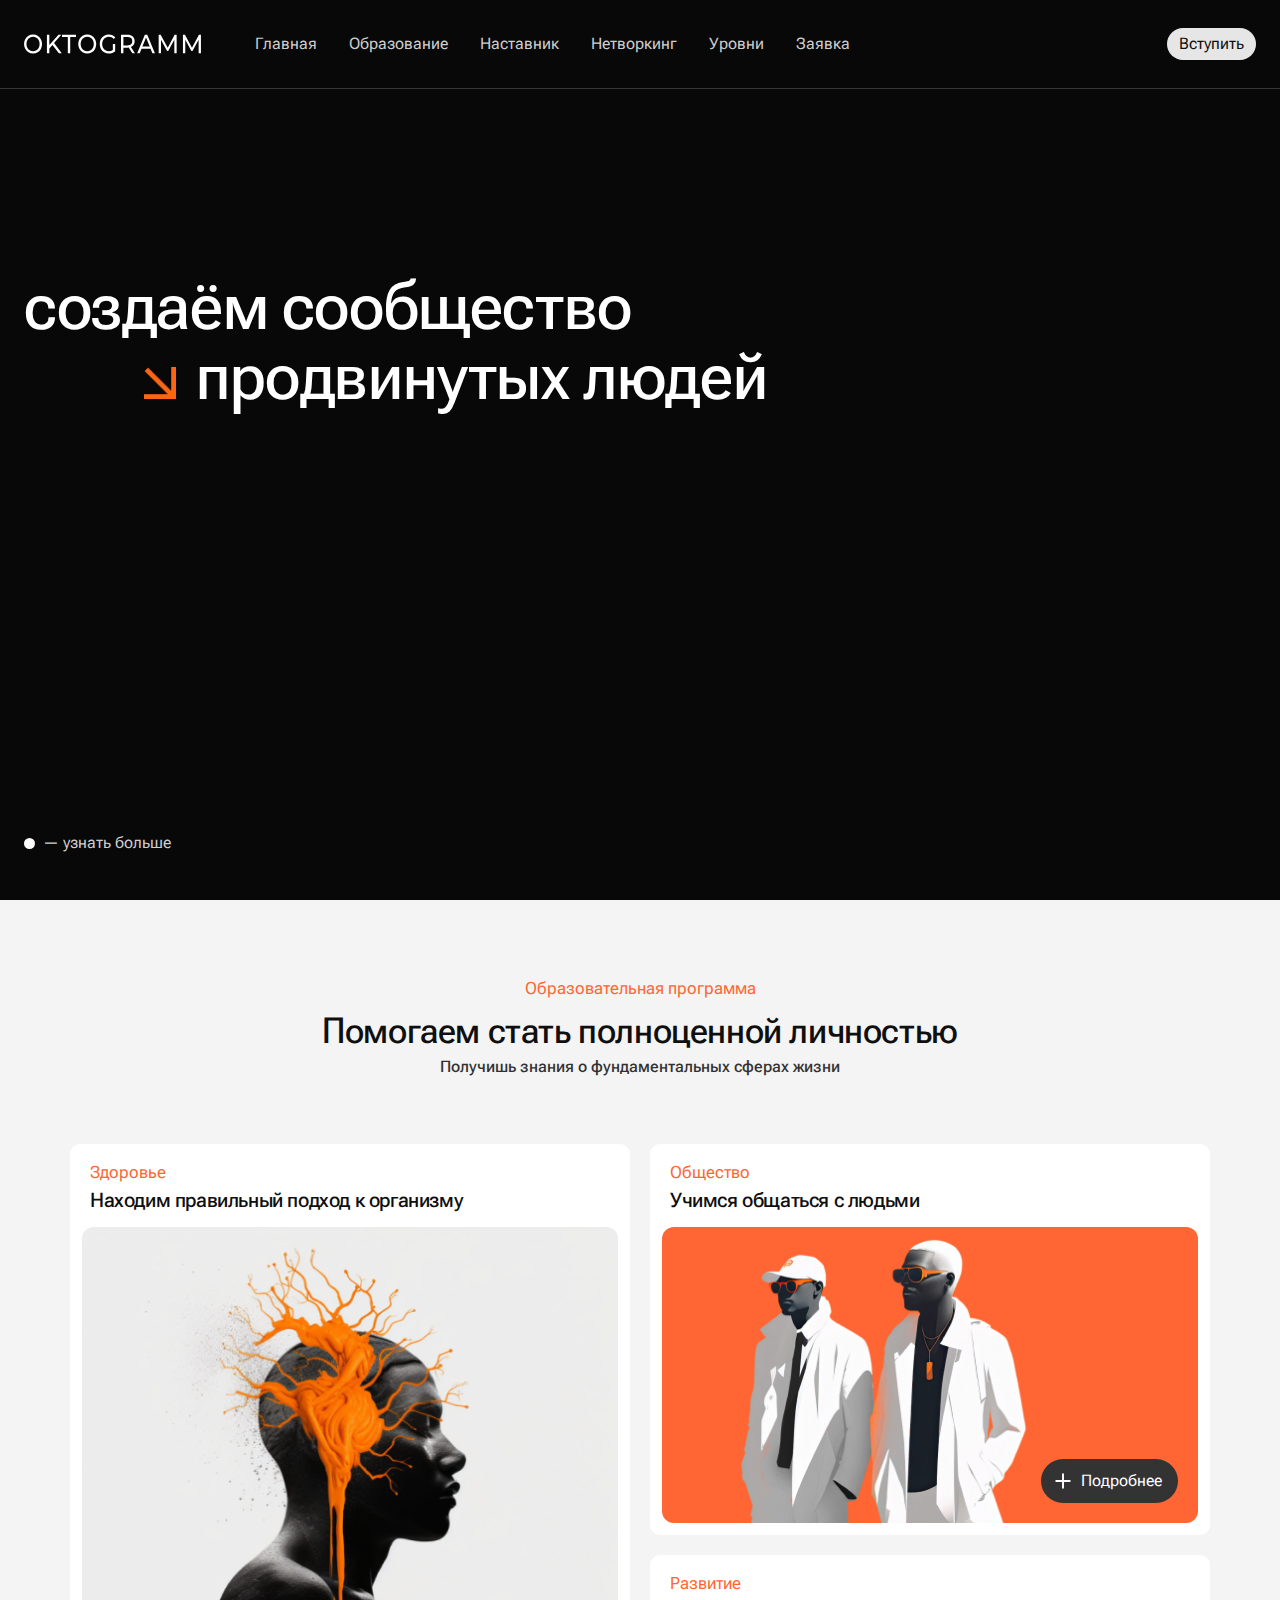
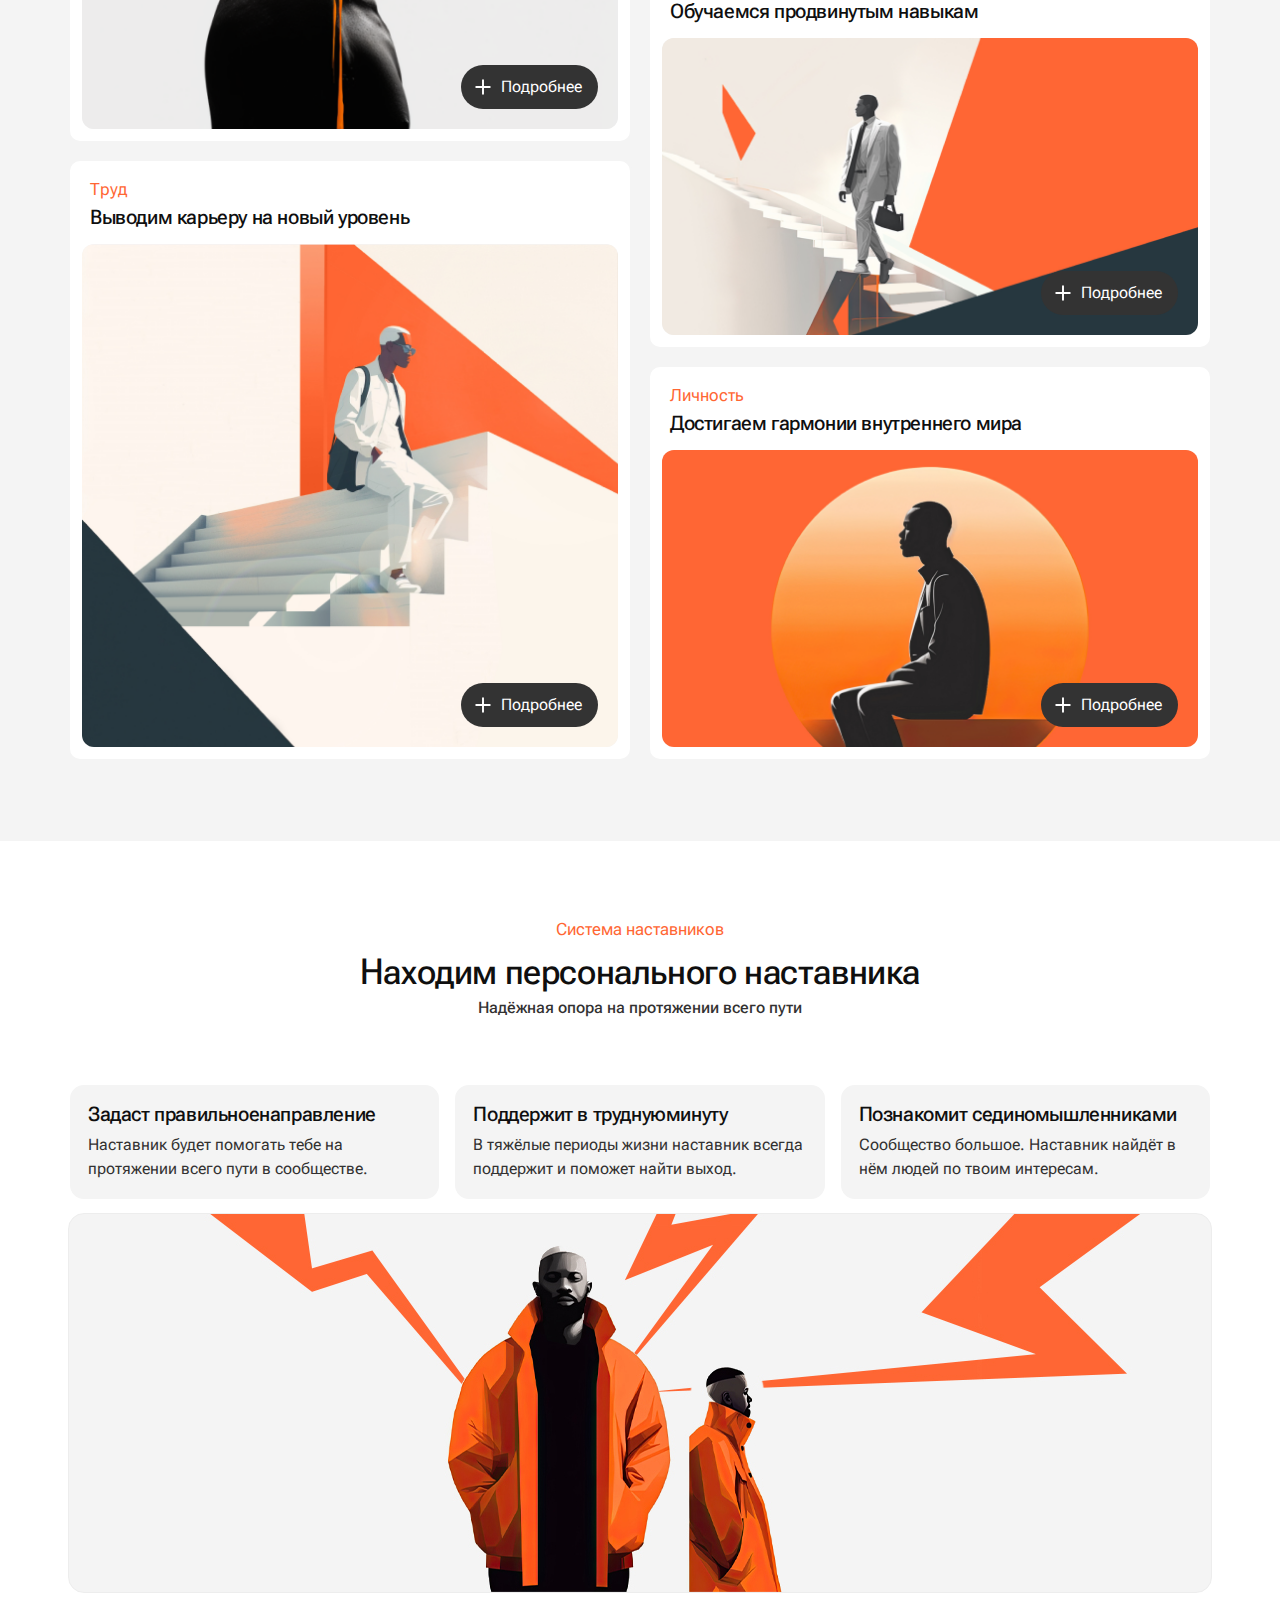
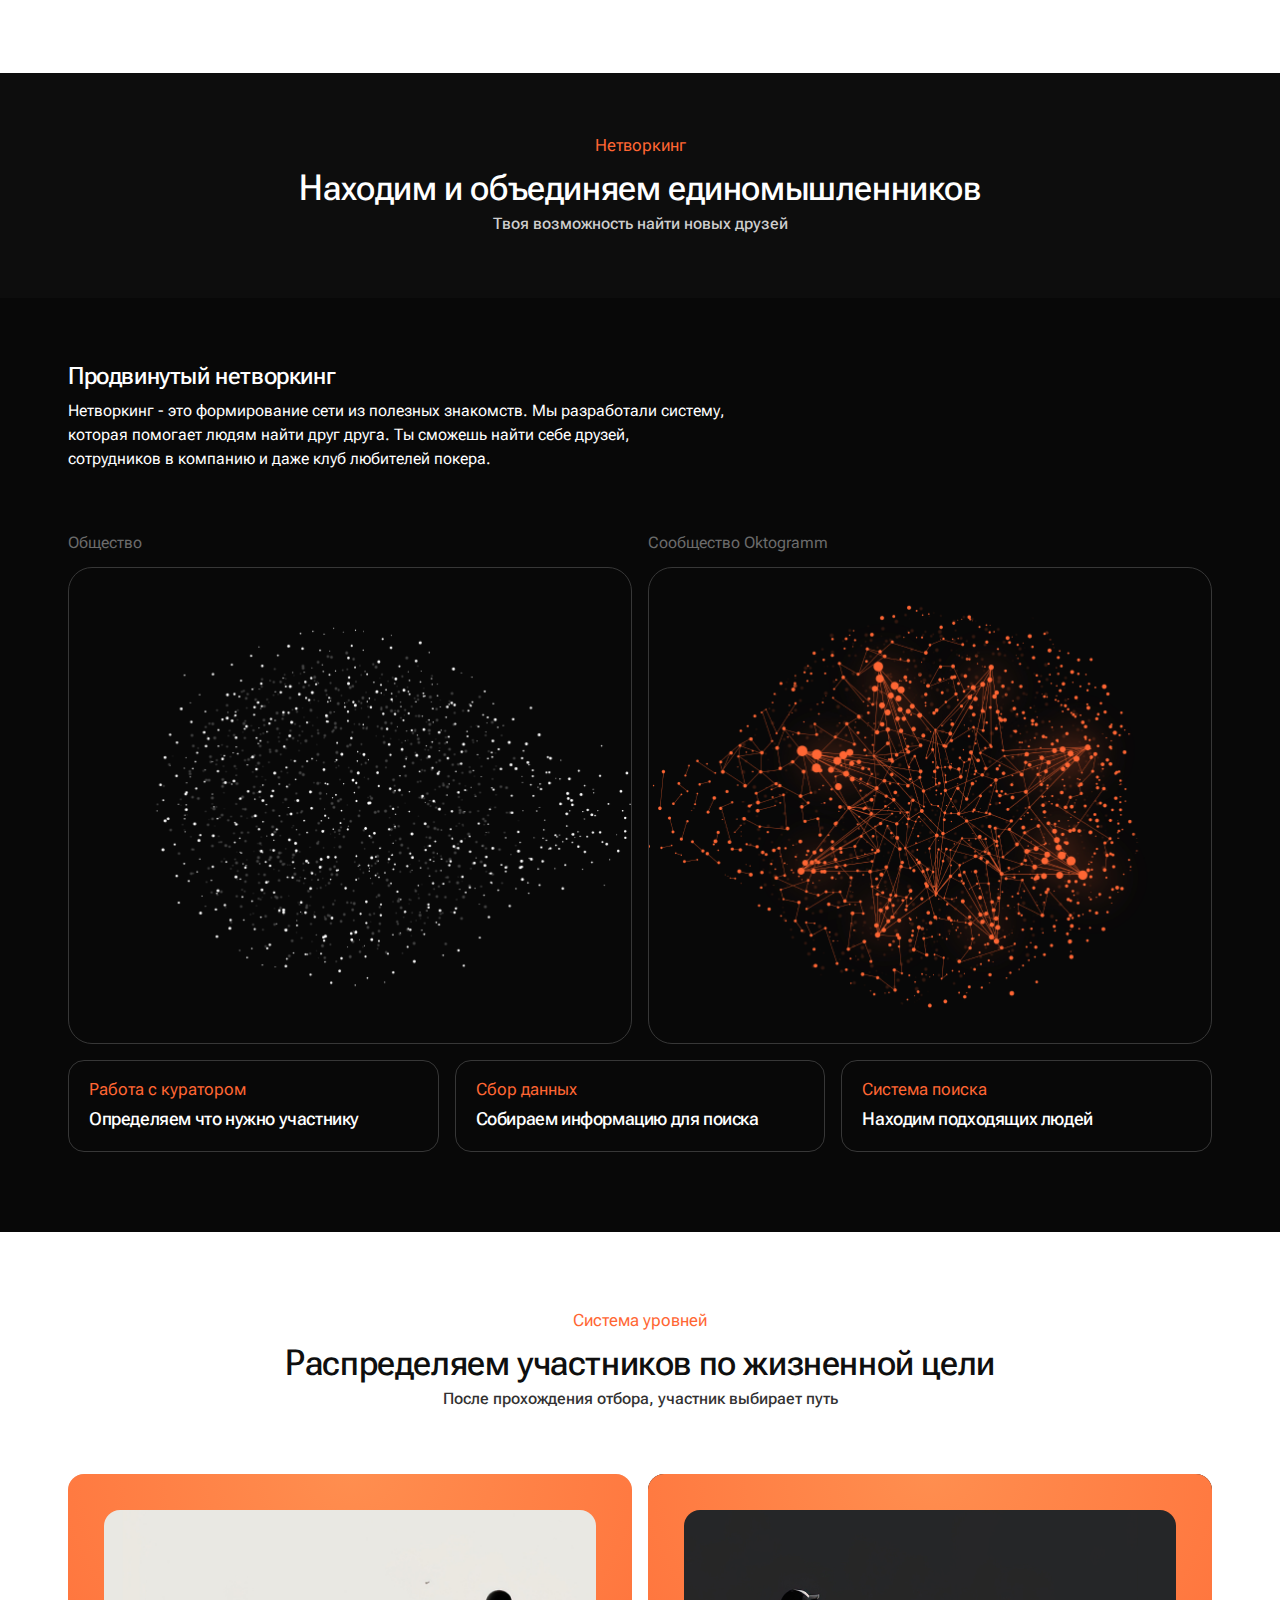
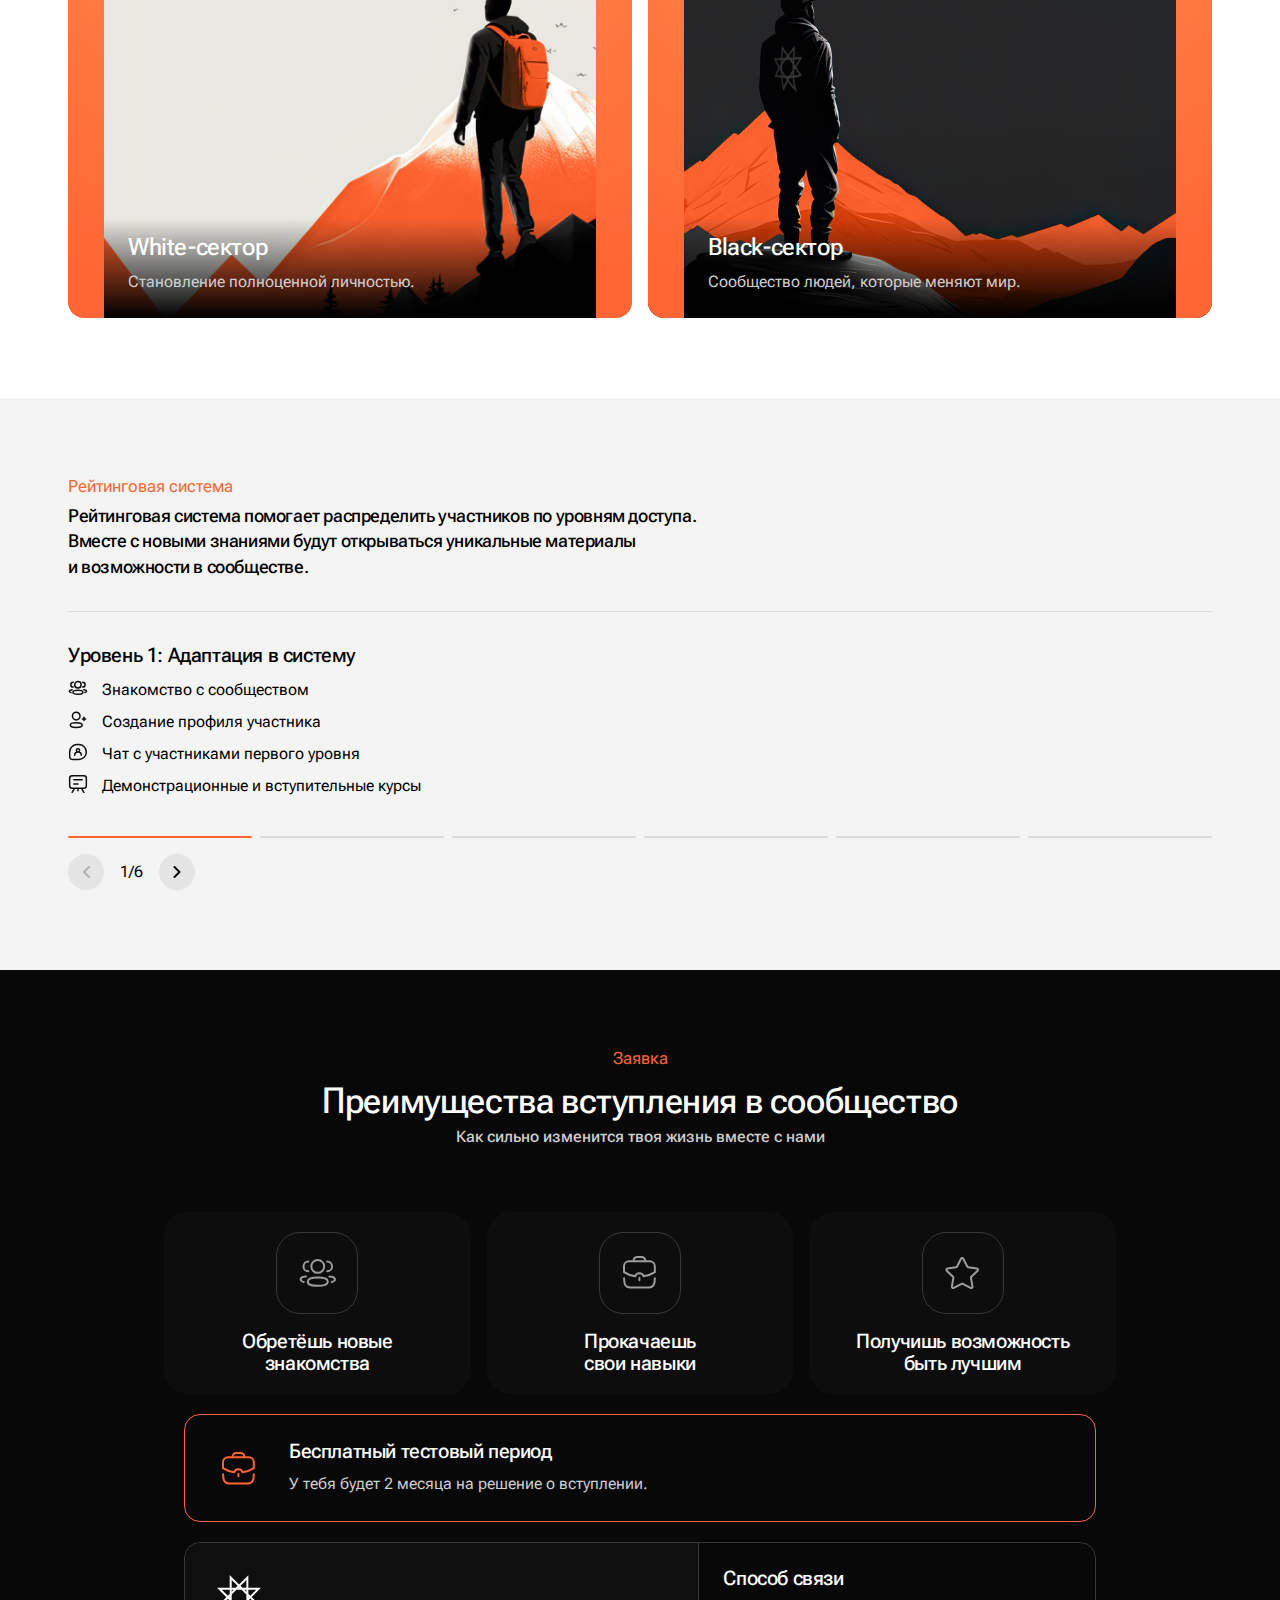
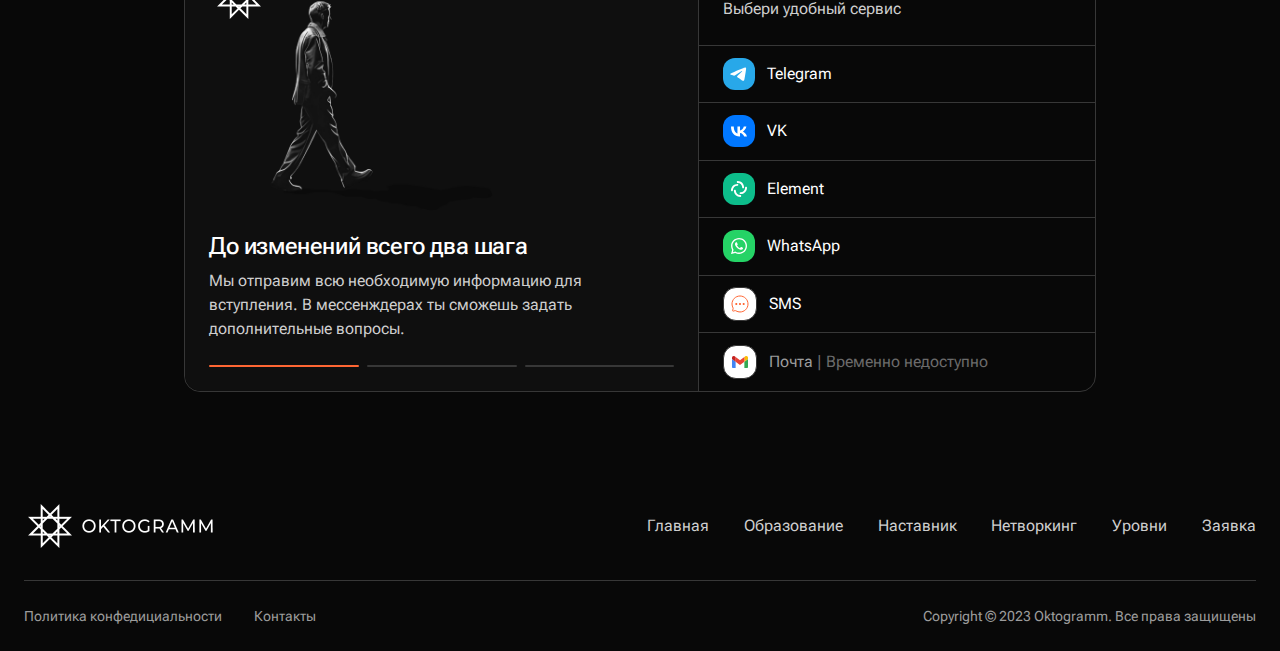
==== commit edb6fa27: "add favicons" ====
--- a/oktogramm/index.html
+++ b/oktogramm/index.html
@@ -1 +1 @@
-<!doctype html><html lang="ru"><head><title>Oktogramm - Сообщество избранных</title><meta charset="UTF-8"/><meta name="viewport" content="width=device-width,initial-scale=1"/><script defer="defer" src="main.js"></script><link href="main.css" rel="stylesheet"></head><body><header class="header"><div class="header__container"><div class="header__menu-container"><div class="header__menu"><img class="header__logo-image" src="assets/svg/logo.svg" alt=""/><nav class="header__desktop-links headline-1"><a class="header__menu-link">Главная</a> <a class="header__menu-link">Образование</a> <a class="header__menu-link">Наставник</a> <a class="header__menu-link">Нетворкинг</a> <a class="header__menu-link">Уровни</a> <a class="header__menu-link">Заявка</a></nav></div><a class="header__submit-button button button-white-small headline-1">Вступить</a></div></div><div class="header__mobile-links headline-1"><a class="header__menu-link header__menu-link--mobile">Главная</a> <a class="header__menu-link header__menu-link--mobile">Образование</a> <a class="header__menu-link header__menu-link--mobile">Наставник</a> <a class="header__menu-link header__menu-link--mobile">Нетворкинг</a> <a class="header__menu-link header__menu-link--mobile">Уровни</a> <a class="header__menu-link header__menu-link--mobile">Заявка</a></div><img class="header__mobile-shadow" src="assets/images/shadow.png" alt=""/></header><section class="heroblock" id="heroblock"><video autoplay muted loop id="myVideo" class="heroblock__video"><source src="assets/videos/heroblock.mp4" type="video/mp4"/></video><div class="heroblock__container"><div class="heroblock__main-text"><h1 class="heroblock__text text-white-100">создаём сообщество</h1><div class="heroblock__second-line"><img class="heroblock__arrow" src="assets/images/arrow.png" alt=""/><h1 class="heroblock__text text-white-100">продвинутых людей</h1></div></div><div class="heroblock__about"><img src="assets/svg/elipse.svg" alt=""/><p class="body-2 text-white-80">— узнать больше</p></div></div></section><section class="education" id="education"><div class="education__container"><div class="header-text"><div class="header-text__top"><p class="hairline-1 brand-orange">Образовательная программа</p><h2 class="text-black-100">Помогаем стать полноценной личностью</h2></div><p class="subtitle-medium text-black-80">Получишь знания о фундаментальных сферах жизни</p></div><div class="education__scopes"><div class="education__scopes-column"><div class="scope"><div class="scope__text"><p class="hairline-1 brand-orange">Здоровье</p><h4 class="text-black-100">Находим правильный подход к организму</h4></div><div class="scope__description"><div class="scope__description-text body-2 text-black-100"><p><b class="bold">Здоровье — это фундамент любого человека.</b> Есть гений-физик, который перестал следить за собой: мало спит, неправильно питается, запустил психологическое здоровье. Показатели его организма существенно падают. Он не может сосредоточиться на работе даже час. При ухудшении здоровья, падает уровень всех остальных сфер жизни. <span class="scope__desktop-text"><b class="bold">У здоровья есть три сферы:</b></span></p><ul class="scope__desktop-text scope__list"><li>Физическое</li><li>Эмоционально-психологическое</li><li>Социальное</li></ul><p class="scope__desktop-text"><b class="bold">Курс разделён на два этапа.</b> На первом этапе мы изучаем влияние этих сфер на наш организм и разбираемся в его устройстве. На втором этапе мы занимаемся поиском правильного подхода, потому что каждый организм индивидуален.</p></div><div class="scope__image scope__image--1"></div><button class="button scope__button scope__button-1"><img class="scope__button-image" src="assets/svg/plus.svg" alt=""/> <img class="scope__button-image scope__button--disabled" src="assets/svg/checkmark.svg" alt=""/><p class="headline-1 text-white-100">Подробнее</p></button></div></div><div class="scope"><div class="scope__text"><p class="hairline-1 brand-orange">Труд</p><h4 class="text-black-100">Выводим карьеру на новый уровень</h4></div><div class="scope__description"><div class="scope__description-text body-2 text-black-100"><p><b class="bold">Работа помогает человеку реализовывать свой потенциал. </b>Правильно выбранная профессия и сфера деятельности позволяют тебе расти как профессионал и как личность.</p><p><b class="bold">На курсе мы учимся повышать свою ценность:</b></p><ul class="scope__list"><li>Рост компетенций</li><li>Получение опыта</li><li class="scope__desktop-text">Работа со знаниями</li><li>Обмен информацией и т.д.</li></ul></div><div class="scope__image scope__image--2"></div><button class="button scope__button scope__button-2"><img class="scope__button-image" src="assets/svg/plus.svg" alt=""/> <img class="scope__button-image scope__button--disabled" src="assets/svg/checkmark.svg" alt=""/><p class="headline-1 text-white-100">Подробнее</p></button></div></div></div><div class="education__scopes-column"><div class="scope"><div class="scope__text"><p class="hairline-1 brand-orange">Общество</p><h4 class="text-black-100">Учимся общаться с людьми</h4></div><div class="scope__description"><div class="scope__description-text body-2 text-black-100"><p><b class="bold">Люди играют ключевую роль в жизни любого человека.</b> Благодаря взаимодействию с ними мы становимся счастливыми, богатыми, у нас есть дом и еда. Люди наполняют нашу жизнь бо́льшим смыслом. Правильно общаться с людьми не учат в школе и университете, хотя это огромная часть нашей жизни.</p><p class="scope__desktop-text"><b class="bold">На курсе мы рассматривам важные темы:</b> отношения, этикет, навыки коммуникации, лидерство.</p></div><div class="scope__image scope__image--3"></div><button class="button scope__button scope__button-3"><img class="scope__button-image" src="assets/svg/plus.svg" alt=""/> <img class="scope__button-image scope__button--disabled" src="assets/svg/checkmark.svg" alt=""/><p class="headline-1 text-white-100">Подробнее</p></button></div></div><div class="scope"><div class="scope__text"><p class="hairline-1 brand-orange">Развитие</p><h4 class="text-black-100">Обучаемся продвинутым навыкам</h4></div><div class="scope__description"><div class="scope__description-text body-2 text-black-100"><p><b class="bold">Есть навыки, с которыми жизнь становится проще и понятнее.</b> Мы подберём лучше всего подходящие для тебя и научимся использовать их в жизни. Например:</p><ul class="scope__list scope__list-icons scope__list-checkmark"><li>Психология</li><li>Логика</li><li>Финансы</li></ul></div><div class="scope__image scope__image--4"></div><button class="button scope__button scope__button-4"><img class="scope__button-image" src="assets/svg/plus.svg" alt=""/> <img class="scope__button-image scope__button--disabled" src="assets/svg/checkmark.svg" alt=""/><p class="headline-1 text-white-100">Подробнее</p></button></div></div><div class="scope"><div class="scope__text"><p class="hairline-1 brand-orange">Личность</p><h4 class="text-black-100">Достигаем гармонии внутреннего мира</h4></div><div class="scope__description"><div class="scope__description-text body-2 text-black-100"><p>Внутренняя гармония не зависит от внешних факторов. Она дарует умиротворение. <b class="bold">Мы научимся оставаться спокойным и невозмутимым даже в трудных ситуациях.</b></p><p><b class="bold">На курсе будем работать с внешним и внутренним миром:</b></p><ul class="scope__list scope__list-icons scope__list-cross"><li>Тревога</li><li>Стресс</li><li>Беспокойство</li></ul></div><div class="scope__image scope__image--5"></div><button class="button scope__button scope__button-5"><img class="scope__button-image" src="assets/svg/plus.svg" alt=""/> <img class="scope__button-image scope__button--disabled" src="assets/svg/checkmark.svg" alt=""/><p class="headline-1 text-white-100">Подробнее</p></button></div></div></div></div></div></section><section class="mentor" id="mentor"><div class="mentor__container"><div class="header-text"><div class="header-text__top"><p class="hairline-1 brand-orange">Система наставников</p><h2 class="text-black-100">Находим персонального наставника</h2></div><p class="subtitle-medium text-black-80">Надёжная опора на протяжении всего пути</p></div><div class="mentor__content"><div class="mentor__anvantages"><div class="mentor__advantage"><h4 class="text-black-100">Задаст правильное<br/>направление</h4><p class="body-2 text-black-80">Наставник будет помогать тебе на протяжении всего пути в сообществе.</p></div><div class="mentor__advantage"><h4 class="text-black-100">Поддержит в трудную<br/>минуту</h4><p class="body-2 text-black-80">В тяжёлые периоды жизни наставник всегда поддержит и поможет найти выход.</p></div><div class="mentor__advantage"><h4 class="text-black-100">Познакомит с<br/>единомышленниками</h4><p class="body-2 text-black-80">Сообщество большое. Наставник найдёт в нём людей по твоим интересам.</p></div></div><div class="mentor__image"></div></div></div></section><section class="networking" id="networking"><div class="networking__header-container"><div class="header-text networking__header"><div class="header-text__top"><p class="hairline-1 brand-orange">Нетворкинг</p><h2 class="text-white-100">Находим и объединяем единомышленников</h2></div><p class="subtitle-medium text-white-80">Твоя возможность найти новых друзей</p></div></div><div class="networking__container"><div class="networking__content"><div class="networking__description"><h3 class="text-white-100">Продвинутый нетворкинг</h3><p class="text-white-100 body-2">Нетворкинг - это формирование сети из полезных знакомств. Мы разработали систему,<br/>которая помогает людям найти друг друга. Ты сможешь найти себе друзей,<br/>сотрудников в компанию и даже клуб любителей покера.</p></div><div class="networking__comparison"><div class="networking__images-row"><div class="networking__images-column"><p class="subtitle-light text-white-40">Общество</p><div class="networking__image networking__image--society"></div></div><div class="networking__images-column"><p class="subtitle-light text-white-40">Сообщество Oktogramm</p><div class="networking__image networking__image--oktogramm"></div></div></div><div class="networking__advantages-row"><div class="networking__advantage"><p class="brand-orange hairline-1">Работа с куратором</p><p class="text-white-100 body-1">Определяем что нужно участнику</p></div><div class="networking__advantage"><p class="brand-orange hairline-1">Сбор данных</p><p class="text-white-100 body-1">Собираем информацию для поиска</p></div><div class="networking__advantage"><p class="brand-orange hairline-1">Система поиска</p><p class="text-white-100 body-1">Находим подходящих людей</p></div></div></div></div></div></section><section class="levels-system" id="levels-system"><div class="levels-system__container"><div class="header-text"><div class="header-text__top"><p class="hairline-1 brand-orange">Система уровней</p><h2 class="text-black-100">Распределяем участников по жизненной цели</h2></div><p class="subtitle-medium text-black-80">После прохождения отбора, участник выбирает путь</p></div><div class="levels-system__sector-row"><div class="levels-system__sector-column levels-system__sector-column--white"><div class="levels-system__container-sector-cover" id="levels-system__cover--white"><div class="levels-system__sector-cover"><p class="levels-system__mobile-touch body-2 text-black-40">Нажмите чтобы выбрать</p><div class="levels-system__shadow-background"></div><div class="levels-system__container-cover-text"><h3 class="text-white-100">White-сектор</h3><p class="body-2 text-white-80">Становление полноценной личностью.</p></div><button class="button levels-system__button-about headline-1 text-black-100" id="levels-system__button-about--white">Подробнее</button></div></div><div class="levels-system__sector-container levels-system__sector-container--white"><div class="levels-system__header"><h3 class="text-black-100">White-сектор</h3><p class="body-2 text-black-80">Среда, которая помогает стать полноценной личностью. <span class="text-mobile-disabled--600">Сюда попадают люди, которые хотят измениться.</span></p></div><div class="levels-system__content-bottom"><div class=""></div><div class="levels-system__description-header levels-system__description-header--active"><p class="hairline-1 brand-orange">Обучение основам</p><p class="body-1 text-black-100">Основа обучения — становление полноценной личностью. Оно длится от 2-х лет. Дополнительно мы публикуем полезные материалы: книги, исследования и статьи.</p></div><div class="levels-system__description-header"><p class="hairline-1 brand-orange">Услуги сообщества</p><p class="body-1 text-black-100">В сообществе есть торговая площадка. На ней размещены услуги и товары от проверенных участников по себестоимости. Многие услуги уникальны, их нельзя найти в открытом доступе.</p></div><div class="levels-system__description-header"><p class="hairline-1 brand-orange">Новые знакомства</p><p class="body-1 text-black-100">Тебя будут окружать интересные люди, среди которых ты найдёшь единомышленников. Вы сможете вместе учиться, создавать проекты<span class="text-mobile-disabled--992">, проводить исследования</span> и мотивировать друг друга на новые достижения.</p></div><div class="levels-system__description-header"><p class="hairline-1 brand-orange">Персональная карта развития</p><p class="body-1 text-black-100">Карта развития отражает твои успехи во всех сферах жизни. Она анализирует твои сильные и слабые стороны. На основе этих данных вы вместе с куратором найдёте правильный путь.</p></div><div class="levels-system__description-header"><p class="hairline-1 brand-orange">Профессиональные навыки</p><p class="body-1 text-black-100">Мы поможем в изучении новой профессии или улучшении навыков в текущей. У нас есть курсы по профессиям и менторы, которые помогут тебе стать востребованным специалистом.</p></div><div class="levels-system__description-header"><p class="hairline-1 brand-orange">Мероприятия</p><p class="body-1 text-black-100">Встречи с участниками сообщества в разных форматах. На мероприятиях мы: учимся, создаём новые проекты и отдыхаем.</p></div><div class="levels-system__description"><div class="levels-system__dashes-container"><div class="levels-system__dash levels-system__dash--active"></div><div class="levels-system__dash"></div><div class="levels-system__dash"></div><div class="levels-system__dash"></div><div class="levels-system__dash"></div><div class="levels-system__dash"></div></div><div class="levels-system__button-block"><button class="button levels-system__button levels-system__button--before levels-system__button-before--disabled headline-1 text-black-100" id="levels-system__button-before--white">Назад</button> <button class="button levels-system__button levels-system__button--next headline-1 text-black-100" id="levels-system__button-next--white">Далее</button></div></div></div></div></div><div class="levels-system__sector-column levels-system__sector-column--black"><div class="levels-system__container-sector-cover" id="levels-system__cover--black"><div class="levels-system__sector-cover levels-system__sector-cover--black"><p class="levels-system__mobile-touch body-2 text-white-40">Нажмите чтобы выбрать</p><div class="levels-system__shadow-background"></div><div class="levels-system__container-cover-text"><h3 class="text-white-100">Black-сектор</h3><p class="body-2 text-white-80">Сообщество людей, которые меняют мир.</p></div><button class="button levels-system__button-about headline-1 text-black-100" id="levels-system__button-about--black">Подробнее</button></div></div><div class="levels-system__sector-container"><div class="levels-system__header levels-system__header--black"><h3 class="text-white-100">Black-сектор</h3><p class="body-2 text-white-80">Сообщество людей, которые хотят изменить мир. Это основная цель их жизни. <span class="text-mobile-disabled--600">Мы предоставляем участникам неограниченные ресурсы для развития.</span></p></div><div class="levels-system__content-bottom"><div class=""></div><div class="levels-system__description-header levels-system__description-header--active"><p class="hairline-1 brand-orange">Секретные знания</p><p class="body-1 text-white-100">Информация, которую скрывают от масс. Тебе больше не надо будет искать её в разных частях мира. Мы сами получаем её и выкладываем в удобном формате.</p></div><div class="levels-system__description-header levels-system__description-header--restricted"><h4 class="text-white-100">Информация недоступна</h4><p class="body-2 text-white-100">Откроется после прохождения White-сектора</p></div><div class="levels-system__description"><div class="levels-system__dashes-container"><div class="levels-system__dash levels-system__dash--black levels-system__dash--active"></div><div class="levels-system__dash levels-system__dash--black"></div><div class="levels-system__dash levels-system__dash--black"></div><div class="levels-system__dash levels-system__dash--black"></div><div class="levels-system__dash levels-system__dash--black"></div><div class="levels-system__dash levels-system__dash--black"></div></div><div class="levels-system__button-block levels-system__button-block--black"><button class="button levels-system__button levels-system__button--before levels-system__button-before--black levels-system__button-before--disabled headline-1 text-white-100" id="levels-system__button-before--black">Назад</button> <button class="button levels-system__button levels-system__button--next levels-system__button-next--black headline-1 text-white-100" id="levels-system__button-next--black">Далее</button></div></div></div></div></div></div></div></section><section class="rating-system" id="raiting-system"><div class="rating-system__container"><div class="rating-system__header"><p class="brand-orange hairline-1">Рейтинговая система</p><p class="body-1 text-dark-100 rating-system__header-text">Рейтинговая система помогает распределить участников по уровням доступа.<br/><span class="text-mobile-disabled--600">Вместе с новыми знаниями будут открываться уникальные материалы<br/>и возможности в сообществе.</span></p></div><div class="rating-system__divider"></div><div class="rating-system__levels"><div class="rating-system__main-text-container"><div class="rating-system__main-text rating-system__main-text--active"><h4 class="text-dark-100 rating-system__levels-header">Уровень 1<span class="text-mobile-disabled--600">: Адаптация в систему</span></h4><div class="rating-system__benefits"><div class="rating-system__benefit-container"><img class="rating-system__benefit-icon" src="assets/svg/1.1.svg" alt=""/><p class="body-2 text-dark-100">Знакомство с сообществом</p></div><div class="rating-system__benefit-container"><img class="rating-system__benefit-icon" src="assets/svg/1.2.svg" alt=""/><p class="body-2 text-dark-100">Создание профиля участника</p></div><div class="rating-system__benefit-container"><img class="rating-system__benefit-icon" src="assets/svg/1.3.svg" alt=""/><p class="body-2 text-dark-100">Чат с участниками первого уровня</p></div><div class="rating-system__benefit-container"><img class="rating-system__benefit-icon" src="assets/svg/1.4.svg" alt=""/><p class="body-2 text-dark-100">Демонстрационные и вступительные курсы</p></div></div></div><div class="rating-system__main-text"><h4 class="text-dark-100 rating-system__levels-header">Уровень 2<span class="text-mobile-disabled--600">: Адаптация в систему</span></h4><div class="rating-system__benefits"><div class="rating-system__benefit-container"><img class="rating-system__benefit-icon" src="assets/svg/2.1.svg" alt=""/><p class="body-2 text-dark-100">NFC карта участника сообщества</p></div><div class="rating-system__benefit-container"><img class="rating-system__benefit-icon" src="assets/svg/2.2.svg" alt=""/><p class="body-2 text-dark-100">Доступ в общий чат</p></div><div class="rating-system__benefit-container"><img class="rating-system__benefit-icon" src="assets/svg/2.3.svg" alt=""/><p class="body-2 text-dark-100">Личный куратор</p></div><div class="rating-system__benefit-container"><img class="rating-system__benefit-icon" src="assets/svg/2.4.svg" alt=""/><p class="body-2 text-dark-100">Доступ к курсу «Здоровье»</p></div></div></div><div class="rating-system__main-text"><h4 class="text-dark-100 rating-system__levels-header">Уровень 3<span class="text-mobile-disabled--600">: Адаптация в систему</span></h4><div class="rating-system__benefits"><div class="rating-system__benefit-container"><img class="rating-system__benefit-icon" src="assets/svg/3.1.svg" alt=""/><p class="body-2 text-dark-100">Доступ к торговой площадке</p></div><div class="rating-system__benefit-container"><img class="rating-system__benefit-icon" src="assets/svg/3.2.svg" alt=""/><p class="body-2 text-dark-100">Возможность вступления в клан</p></div><div class="rating-system__benefit-container"><img class="rating-system__benefit-icon" src="assets/svg/3.3.svg" alt=""/><p class="body-2 text-dark-100">Участие в тематических мероприятиях</p></div><div class="rating-system__benefit-container"><img class="rating-system__benefit-icon" src="assets/svg/3.4.svg" alt=""/><p class="body-2 text-dark-100">Доступ к курсу «Общество»</p></div></div></div><div class="rating-system__main-text"><h4 class="text-dark-100 rating-system__levels-header">Уровень 4<span class="text-mobile-disabled--600">: Адаптация в систему</span></h4><div class="rating-system__benefits"><div class="rating-system__benefit-container"><img class="rating-system__benefit-icon" src="assets/svg/4.1.svg" alt=""/><p class="body-2 text-dark-100">Доступ к курсам профессиональной деятельности</p></div><div class="rating-system__benefit-container"><img class="rating-system__benefit-icon" src="assets/svg/4.2.svg" alt=""/><p class="body-2 text-dark-100">Участие в проектах сообщества</p></div><div class="rating-system__benefit-container"><img class="rating-system__benefit-icon" src="assets/svg/4.3.svg" alt=""/><p class="body-2 text-dark-100">Закрытый бот с книгами</p></div><div class="rating-system__benefit-container"><img class="rating-system__benefit-icon" src="assets/svg/4.4.svg" alt=""/><p class="body-2 text-dark-100">Доступ к курсу «Развитие»</p></div></div></div><div class="rating-system__main-text"><h4 class="text-dark-100 rating-system__levels-header">Уровень 5<span class="text-mobile-disabled--600">: Адаптация в систему</span></h4><div class="rating-system__benefits"><div class="rating-system__benefit-container"><img class="rating-system__benefit-icon" src="assets/svg/5.1.svg" alt=""/><p class="body-2 text-dark-100">Набор в команду сообщества</p></div><div class="rating-system__benefit-container"><img class="rating-system__benefit-icon" src="assets/svg/5.2.svg" alt=""/><p class="body-2 text-dark-100">Подготовка к переходу в black-сектор</p></div><div class="rating-system__benefit-container"><img class="rating-system__benefit-icon" src="assets/svg/5.3.svg" alt=""/><p class="body-2 text-dark-100">Возможность предоставления услуг участникам</p></div><div class="rating-system__benefit-container"><img class="rating-system__benefit-icon" src="assets/svg/5.4.svg" alt=""/><p class="body-2 text-dark-100">Доступ к курсу «Труд»</p></div></div></div><div class="rating-system__main-text raiting-system__main-text--black"><div class="rating-system__benefits rating-system__benefits--black"><h4 class="text-white-100">Black-сектор</h4><p class="body-2 text-white-100">Откроется после прохождения White-сектора</p></div></div></div></div><div class="rating-system__navigation"><div class="rating-system__progress-bar"><div class="rating-system__bar rating-system__bar--active"></div><div class="rating-system__bar"></div><div class="rating-system__bar"></div><div class="rating-system__bar"></div><div class="rating-system__bar"></div><div class="rating-system__bar"></div></div><div class="rating-system__buttons-block"><button class="button rating-system__button rating-system__button-before"><img src="assets/svg/before-disabled.svg" alt=""/></button><p class="rating-system__state headline-1 text-dark-100">1/6</p><button class="button rating-system__button rating-system__button-next"><img src="assets/svg/next.svg" alt=""/></button> <button class="button rating-system__black-button text-white-100 headline-1">Вернуться в начало</button></div></div></div></section><section class="request" id="request"><div class="request__header-container"><div class="header-text"><div class="header-text__top"><p class="hairline-1 brand-orange">Заявка</p><h2 class="text-white-100">Преимущества вступления в сообщество</h2></div><p class="subtitle-medium text-white-80">Как сильно изменится твоя жизнь вместе с нами</p></div><div class="request__benefits-container"><div class="request__benefit"><div class="request__benefit-image"><img src="assets/svg/1.svg" alt=""/></div><h4 class="text-white-100">Обретёшь новые<span class="text-mobile-disabled--768"><br/></span>знакомства</h4></div><div class="request__benefit"><div class="request__benefit-image"><img src="assets/svg/2.svg" alt=""/></div><h4 class="text-white-100">Прокачаешь <span class="text-mobile-disabled--768"><br/></span>свои навыки</h4></div><div class="request__benefit"><div class="request__benefit-image"><img src="assets/svg/3.svg" alt=""/></div><h4 class="text-white-100">Получишь возможность <span class="text-mobile-disabled--768"><br/></span>быть лучшим</h4></div></div></div><div class="request__free-trial-container"><div class="request__free-trial"><img class="request__free-trial-img" src="assets/svg/free-trial.svg" alt=""/><div class="request__free-trial-text"><h4 class="text-white-100">Бесплатный тестовый период</h4><p class="body-2 text-white-80">У тебя будет 2 месяца на решение о вступлении.</p></div></div></div><div class="request__main-container"><div class="request__main-block background-black"><div class="request__container-main-left"><div class="request__main-left"><img class="request__left-logo" src="assets/svg/oktogramm-logo.svg" alt=""/> <img src="assets/images/first-image.png" alt="" class="request__left-image"/> <img src="assets/images/second-image.png" alt="" class="request__left-image request__left-image--second request__left-image--disabled"/> <img src="assets/images/third-image.png" alt="" class="request__left-image request__left-image--third request__left-image--disabled"/><div class="request__bottom-container"><div class="request__container-left-text"><div class="request__left-text"><div class="request__left-header"><h3 class="text-white-100">До изменений всего два шага</h3><h3 class="text-white-100 hidden">...всего один шаг</h3><h3 class="text-white-100 hidden">...всего один шаг</h3></div><p class="body-2 text-white-80">Мы отправим всю необходимую информацию для вступления. <span class="text-mobile-disabled--768">В мессенждерах ты сможешь задать дополнительные вопросы.</span></p></div></div><div class="request__left-progress-bar"><div class="request__left-bar request__left-bar--active"></div><div class="request__left-bar"></div><div class="request__left-bar"></div></div></div></div></div><div class="request__container-main-right"><div class="request__main-right"><div class="request__right-header"><h4 class="text-white-100">Способ связи</h4><p class="body-2 text-white-80">Выбери удобный сервис</p></div><div class="request__right-social-media-list"><div class="request__right-social-media"><img src="assets/svg/telegram-icon.svg" alt=""/><p class="text-white-100 headline-1">Telegram</p></div><div class="request__right-social-media"><img src="assets/svg/vk-icon.svg" alt=""/><p class="text-white-100 headline-1">VK</p></div><div class="request__right-social-media"><img src="assets/svg/element-icon.svg" alt=""/><p class="text-white-100 headline-1">Element</p></div><div class="request__right-social-media"><img src="assets/svg/whatsapp-icon.svg" alt=""/><p class="text-white-100 headline-1">WhatsApp</p></div><div class="request__right-social-media"><img src="assets/svg/sms-icon.svg" alt=""/><p class="text-white-100 headline-1">SMS</p></div><div class="request__right-social-media request__right-social-media--last"><img src="assets/svg/email-icon.svg" alt=""/><p class="text-white-60 headline-1">Почта <span class="text-white-40">| Временно недоступно</span></p></div></div></div><div class="request__main-right request__main-right--disabled"><div class="request__right-header"><h4 class="text-white-100">Название сервиса</h4><p class="body-2 text-white-80">Заполни данные</p></div><div class="request__right-container"><div class="request__input-container"><label class="input"><input class="input__field text-white-100 subtitle-light phone" placeholder=" "/> <span class="input__label text-white-60 subtitle-light">Номер телефона</span><p class="input__right-text headline-2 text-white-40">Обязательно</p></label> <label class="input"><input class="input__field text-white-100 subtitle-light" placeholder=" "/> <span class="input__label text-white-60 subtitle-light">Имя</span></label> <label class="input"><input class="input__field text-white-100 subtitle-light email" placeholder=" " type="email"/> <span class="input__label text-white-60 subtitle-light">Почта</span><p class="input__right-text headline-2 text-white-40 hidden">Обязательно</p></label></div><div class="request__buttons-block"><button class="button request__button request__button--before headline-1 text-white-100">Назад</button> <button class="button request__button request__button--after request__button--after--disabled headline-1 text-white-30">Отправить</button></div></div></div><div class="request__main-right request__main-right--disabled"><div class="request__right-header"><h4 class="text-white-100">Название сервиса</h4><p class="body-2 text-white-80">Поздравляем, данные отправлены</p></div><div class="request__right-container"><div class="request__result-container"><div class="request__result request__result--first"><p class="subtitle-light text-white-60 request__result-social">Неизвестная соц.</p><p class="request__result-data subtitle-light text-white-100">+3 382 343 28 32</p></div><div class="request__result"><p class="subtitle-light text-white-60">Имя</p><p class="request__result-data subtitle-light text-white-100">Арнольд</p></div><div class="request__result"><p class="subtitle-light text-white-60">Почта</p><p class="request__result-data subtitle-light text-white-100">arnoldbexer7@gmail.com</p></div></div><div class="request__buttons-block"><button class="button request__button request__button--before headline-1 text-white-100 stroke-black background-black">Назад</button> <button class="button request__button request__button--after headline-1 text-white-100">Готово</button></div></div></div></div></div></div></section><footer class="footer"><div class="footer__container"><div class="footer__menu"><img src="assets/images/logo.png" alt="" class="footer__logo"/><nav class="footer__links"><a class="footer__link headline-1 text-white-80">Главная</a> <a class="footer__link headline-1 text-white-80">Образование</a> <a class="footer__link headline-1 text-white-80">Наставник</a> <a class="footer__link headline-1 text-white-80">Нетворкинг</a> <a class="footer__link headline-1 text-white-80">Уровни</a> <a class="footer__link headline-1 text-white-80">Заявка</a></nav></div><div class="footer__divider"></div><div class="footer__copyright"><div class="footer__copyright-links"><a href="#" class="footer__copyright-link text-black-60 headline-2">Политика конфедициальности</a> <a href="#" class="footer__copyright-link text-black-60 headline-2">Контакты</a></div><p class="footer__copyright-date text-black-60 headline-2">Copyright © 2023 Oktogramm. Все права защищены</p></div></div></footer></body></html>+<!doctype html><html lang="ru"><head><title>Oktogramm - Сообщество избранных</title><meta charset="UTF-8"/><meta name="viewport" content="width=device-width,initial-scale=1"/><link rel="apple-touch-icon" sizes="180x180" href="assets/images/apple-touch-icon.png"/><link rel="icon" type="image/png" sizes="32x32" href="assets/images/favicon-32x32.png"/><link rel="icon" type="image/png" sizes="16x16" href="assets/images/favicon-16x16.png"/><link rel="shortcut icon" href="assets/images/favicon.ico"/><script defer="defer" src="main.js"></script><link href="main.css" rel="stylesheet"></head><body><header class="header"><div class="header__container"><div class="header__menu-container"><div class="header__menu"><img class="header__logo-image" src="assets/svg/logo.svg" alt=""/><nav class="header__desktop-links headline-1"><a class="header__menu-link">Главная</a> <a class="header__menu-link">Образование</a> <a class="header__menu-link">Наставник</a> <a class="header__menu-link">Нетворкинг</a> <a class="header__menu-link">Уровни</a> <a class="header__menu-link">Заявка</a></nav></div><a class="header__submit-button button button-white-small headline-1">Вступить</a></div></div><div class="header__mobile-links headline-1"><a class="header__menu-link header__menu-link--mobile">Главная</a> <a class="header__menu-link header__menu-link--mobile">Образование</a> <a class="header__menu-link header__menu-link--mobile">Наставник</a> <a class="header__menu-link header__menu-link--mobile">Нетворкинг</a> <a class="header__menu-link header__menu-link--mobile">Уровни</a> <a class="header__menu-link header__menu-link--mobile">Заявка</a></div><img class="header__mobile-shadow" src="assets/images/shadow.png" alt=""/></header><section class="heroblock" id="heroblock"><video autoplay muted loop id="myVideo" class="heroblock__video"><source src="assets/videos/heroblock.mp4" type="video/mp4"/></video><div class="heroblock__container"><div class="heroblock__main-text"><h1 class="heroblock__text text-white-100">создаём сообщество</h1><div class="heroblock__second-line"><img class="heroblock__arrow" src="assets/images/arrow.png" alt=""/><h1 class="heroblock__text text-white-100">продвинутых людей</h1></div></div><div class="heroblock__about"><img src="assets/svg/elipse.svg" alt=""/><p class="body-2 text-white-80">— узнать больше</p></div></div></section><section class="education" id="education"><div class="education__container"><div class="header-text"><div class="header-text__top"><p class="hairline-1 brand-orange">Образовательная программа</p><h2 class="text-black-100">Помогаем стать полноценной личностью</h2></div><p class="subtitle-medium text-black-80">Получишь знания о фундаментальных сферах жизни</p></div><div class="education__scopes"><div class="education__scopes-column"><div class="scope"><div class="scope__text"><p class="hairline-1 brand-orange">Здоровье</p><h4 class="text-black-100">Находим правильный подход к организму</h4></div><div class="scope__description"><div class="scope__description-text body-2 text-black-100"><p><b class="bold">Здоровье — это фундамент любого человека.</b> Есть гений-физик, который перестал следить за собой: мало спит, неправильно питается, запустил психологическое здоровье. Показатели его организма существенно падают. Он не может сосредоточиться на работе даже час. При ухудшении здоровья, падает уровень всех остальных сфер жизни. <span class="scope__desktop-text"><b class="bold">У здоровья есть три сферы:</b></span></p><ul class="scope__desktop-text scope__list"><li>Физическое</li><li>Эмоционально-психологическое</li><li>Социальное</li></ul><p class="scope__desktop-text"><b class="bold">Курс разделён на два этапа.</b> На первом этапе мы изучаем влияние этих сфер на наш организм и разбираемся в его устройстве. На втором этапе мы занимаемся поиском правильного подхода, потому что каждый организм индивидуален.</p></div><div class="scope__image scope__image--1"></div><button class="button scope__button scope__button-1"><img class="scope__button-image" src="assets/svg/plus.svg" alt=""/> <img class="scope__button-image scope__button--disabled" src="assets/svg/checkmark.svg" alt=""/><p class="headline-1 text-white-100">Подробнее</p></button></div></div><div class="scope"><div class="scope__text"><p class="hairline-1 brand-orange">Труд</p><h4 class="text-black-100">Выводим карьеру на новый уровень</h4></div><div class="scope__description"><div class="scope__description-text body-2 text-black-100"><p><b class="bold">Работа помогает человеку реализовывать свой потенциал. </b>Правильно выбранная профессия и сфера деятельности позволяют тебе расти как профессионал и как личность.</p><p><b class="bold">На курсе мы учимся повышать свою ценность:</b></p><ul class="scope__list"><li>Рост компетенций</li><li>Получение опыта</li><li class="scope__desktop-text">Работа со знаниями</li><li>Обмен информацией и т.д.</li></ul></div><div class="scope__image scope__image--2"></div><button class="button scope__button scope__button-2"><img class="scope__button-image" src="assets/svg/plus.svg" alt=""/> <img class="scope__button-image scope__button--disabled" src="assets/svg/checkmark.svg" alt=""/><p class="headline-1 text-white-100">Подробнее</p></button></div></div></div><div class="education__scopes-column"><div class="scope"><div class="scope__text"><p class="hairline-1 brand-orange">Общество</p><h4 class="text-black-100">Учимся общаться с людьми</h4></div><div class="scope__description"><div class="scope__description-text body-2 text-black-100"><p><b class="bold">Люди играют ключевую роль в жизни любого человека.</b> Благодаря взаимодействию с ними мы становимся счастливыми, богатыми, у нас есть дом и еда. Люди наполняют нашу жизнь бо́льшим смыслом. Правильно общаться с людьми не учат в школе и университете, хотя это огромная часть нашей жизни.</p><p class="scope__desktop-text"><b class="bold">На курсе мы рассматривам важные темы:</b> отношения, этикет, навыки коммуникации, лидерство.</p></div><div class="scope__image scope__image--3"></div><button class="button scope__button scope__button-3"><img class="scope__button-image" src="assets/svg/plus.svg" alt=""/> <img class="scope__button-image scope__button--disabled" src="assets/svg/checkmark.svg" alt=""/><p class="headline-1 text-white-100">Подробнее</p></button></div></div><div class="scope"><div class="scope__text"><p class="hairline-1 brand-orange">Развитие</p><h4 class="text-black-100">Обучаемся продвинутым навыкам</h4></div><div class="scope__description"><div class="scope__description-text body-2 text-black-100"><p><b class="bold">Есть навыки, с которыми жизнь становится проще и понятнее.</b> Мы подберём лучше всего подходящие для тебя и научимся использовать их в жизни. Например:</p><ul class="scope__list scope__list-icons scope__list-checkmark"><li>Психология</li><li>Логика</li><li>Финансы</li></ul></div><div class="scope__image scope__image--4"></div><button class="button scope__button scope__button-4"><img class="scope__button-image" src="assets/svg/plus.svg" alt=""/> <img class="scope__button-image scope__button--disabled" src="assets/svg/checkmark.svg" alt=""/><p class="headline-1 text-white-100">Подробнее</p></button></div></div><div class="scope"><div class="scope__text"><p class="hairline-1 brand-orange">Личность</p><h4 class="text-black-100">Достигаем гармонии внутреннего мира</h4></div><div class="scope__description"><div class="scope__description-text body-2 text-black-100"><p>Внутренняя гармония не зависит от внешних факторов. Она дарует умиротворение. <b class="bold">Мы научимся оставаться спокойным и невозмутимым даже в трудных ситуациях.</b></p><p><b class="bold">На курсе будем работать с внешним и внутренним миром:</b></p><ul class="scope__list scope__list-icons scope__list-cross"><li>Тревога</li><li>Стресс</li><li>Беспокойство</li></ul></div><div class="scope__image scope__image--5"></div><button class="button scope__button scope__button-5"><img class="scope__button-image" src="assets/svg/plus.svg" alt=""/> <img class="scope__button-image scope__button--disabled" src="assets/svg/checkmark.svg" alt=""/><p class="headline-1 text-white-100">Подробнее</p></button></div></div></div></div></div></section><section class="mentor" id="mentor"><div class="mentor__container"><div class="header-text"><div class="header-text__top"><p class="hairline-1 brand-orange">Система наставников</p><h2 class="text-black-100">Находим персонального наставника</h2></div><p class="subtitle-medium text-black-80">Надёжная опора на протяжении всего пути</p></div><div class="mentor__content"><div class="mentor__anvantages"><div class="mentor__advantage"><h4 class="text-black-100">Задаст правильное<br/>направление</h4><p class="body-2 text-black-80">Наставник будет помогать тебе на протяжении всего пути в сообществе.</p></div><div class="mentor__advantage"><h4 class="text-black-100">Поддержит в трудную<br/>минуту</h4><p class="body-2 text-black-80">В тяжёлые периоды жизни наставник всегда поддержит и поможет найти выход.</p></div><div class="mentor__advantage"><h4 class="text-black-100">Познакомит с<br/>единомышленниками</h4><p class="body-2 text-black-80">Сообщество большое. Наставник найдёт в нём людей по твоим интересам.</p></div></div><div class="mentor__image"></div></div></div></section><section class="networking" id="networking"><div class="networking__header-container"><div class="header-text networking__header"><div class="header-text__top"><p class="hairline-1 brand-orange">Нетворкинг</p><h2 class="text-white-100">Находим и объединяем единомышленников</h2></div><p class="subtitle-medium text-white-80">Твоя возможность найти новых друзей</p></div></div><div class="networking__container"><div class="networking__content"><div class="networking__description"><h3 class="text-white-100">Продвинутый нетворкинг</h3><p class="text-white-100 body-2">Нетворкинг - это формирование сети из полезных знакомств. Мы разработали систему,<br/>которая помогает людям найти друг друга. Ты сможешь найти себе друзей,<br/>сотрудников в компанию и даже клуб любителей покера.</p></div><div class="networking__comparison"><div class="networking__images-row"><div class="networking__images-column"><p class="subtitle-light text-white-40">Общество</p><div class="networking__image networking__image--society"></div></div><div class="networking__images-column"><p class="subtitle-light text-white-40">Сообщество Oktogramm</p><div class="networking__image networking__image--oktogramm"></div></div></div><div class="networking__advantages-row"><div class="networking__advantage"><p class="brand-orange hairline-1">Работа с куратором</p><p class="text-white-100 body-1">Определяем что нужно участнику</p></div><div class="networking__advantage"><p class="brand-orange hairline-1">Сбор данных</p><p class="text-white-100 body-1">Собираем информацию для поиска</p></div><div class="networking__advantage"><p class="brand-orange hairline-1">Система поиска</p><p class="text-white-100 body-1">Находим подходящих людей</p></div></div></div></div></div></section><section class="levels-system" id="levels-system"><div class="levels-system__container"><div class="header-text"><div class="header-text__top"><p class="hairline-1 brand-orange">Система уровней</p><h2 class="text-black-100">Распределяем участников по жизненной цели</h2></div><p class="subtitle-medium text-black-80">После прохождения отбора, участник выбирает путь</p></div><div class="levels-system__sector-row"><div class="levels-system__sector-column levels-system__sector-column--white"><div class="levels-system__container-sector-cover" id="levels-system__cover--white"><div class="levels-system__sector-cover"><p class="levels-system__mobile-touch body-2 text-black-40">Нажмите чтобы выбрать</p><div class="levels-system__shadow-background"></div><div class="levels-system__container-cover-text"><h3 class="text-white-100">White-сектор</h3><p class="body-2 text-white-80">Становление полноценной личностью.</p></div><button class="button levels-system__button-about headline-1 text-black-100" id="levels-system__button-about--white">Подробнее</button></div></div><div class="levels-system__sector-container levels-system__sector-container--white"><div class="levels-system__header"><h3 class="text-black-100">White-сектор</h3><p class="body-2 text-black-80">Среда, которая помогает стать полноценной личностью. <span class="text-mobile-disabled--600">Сюда попадают люди, которые хотят измениться.</span></p></div><div class="levels-system__content-bottom"><div class=""></div><div class="levels-system__description-header levels-system__description-header--active"><p class="hairline-1 brand-orange">Обучение основам</p><p class="body-1 text-black-100">Основа обучения — становление полноценной личностью. Оно длится от 2-х лет. Дополнительно мы публикуем полезные материалы: книги, исследования и статьи.</p></div><div class="levels-system__description-header"><p class="hairline-1 brand-orange">Услуги сообщества</p><p class="body-1 text-black-100">В сообществе есть торговая площадка. На ней размещены услуги и товары от проверенных участников по себестоимости. Многие услуги уникальны, их нельзя найти в открытом доступе.</p></div><div class="levels-system__description-header"><p class="hairline-1 brand-orange">Новые знакомства</p><p class="body-1 text-black-100">Тебя будут окружать интересные люди, среди которых ты найдёшь единомышленников. Вы сможете вместе учиться, создавать проекты<span class="text-mobile-disabled--992">, проводить исследования</span> и мотивировать друг друга на новые достижения.</p></div><div class="levels-system__description-header"><p class="hairline-1 brand-orange">Персональная карта развития</p><p class="body-1 text-black-100">Карта развития отражает твои успехи во всех сферах жизни. Она анализирует твои сильные и слабые стороны. На основе этих данных вы вместе с куратором найдёте правильный путь.</p></div><div class="levels-system__description-header"><p class="hairline-1 brand-orange">Профессиональные навыки</p><p class="body-1 text-black-100">Мы поможем в изучении новой профессии или улучшении навыков в текущей. У нас есть курсы по профессиям и менторы, которые помогут тебе стать востребованным специалистом.</p></div><div class="levels-system__description-header"><p class="hairline-1 brand-orange">Мероприятия</p><p class="body-1 text-black-100">Встречи с участниками сообщества в разных форматах. На мероприятиях мы: учимся, создаём новые проекты и отдыхаем.</p></div><div class="levels-system__description"><div class="levels-system__dashes-container"><div class="levels-system__dash levels-system__dash--active"></div><div class="levels-system__dash"></div><div class="levels-system__dash"></div><div class="levels-system__dash"></div><div class="levels-system__dash"></div><div class="levels-system__dash"></div></div><div class="levels-system__button-block"><button class="button levels-system__button levels-system__button--before levels-system__button-before--disabled headline-1 text-black-100" id="levels-system__button-before--white">Назад</button> <button class="button levels-system__button levels-system__button--next headline-1 text-black-100" id="levels-system__button-next--white">Далее</button></div></div></div></div></div><div class="levels-system__sector-column levels-system__sector-column--black"><div class="levels-system__container-sector-cover" id="levels-system__cover--black"><div class="levels-system__sector-cover levels-system__sector-cover--black"><p class="levels-system__mobile-touch body-2 text-white-40">Нажмите чтобы выбрать</p><div class="levels-system__shadow-background"></div><div class="levels-system__container-cover-text"><h3 class="text-white-100">Black-сектор</h3><p class="body-2 text-white-80">Сообщество людей, которые меняют мир.</p></div><button class="button levels-system__button-about headline-1 text-black-100" id="levels-system__button-about--black">Подробнее</button></div></div><div class="levels-system__sector-container"><div class="levels-system__header levels-system__header--black"><h3 class="text-white-100">Black-сектор</h3><p class="body-2 text-white-80">Сообщество людей, которые хотят изменить мир. Это основная цель их жизни. <span class="text-mobile-disabled--600">Мы предоставляем участникам неограниченные ресурсы для развития.</span></p></div><div class="levels-system__content-bottom"><div class=""></div><div class="levels-system__description-header levels-system__description-header--active"><p class="hairline-1 brand-orange">Секретные знания</p><p class="body-1 text-white-100">Информация, которую скрывают от масс. Тебе больше не надо будет искать её в разных частях мира. Мы сами получаем её и выкладываем в удобном формате.</p></div><div class="levels-system__description-header levels-system__description-header--restricted"><h4 class="text-white-100">Информация недоступна</h4><p class="body-2 text-white-100">Откроется после прохождения White-сектора</p></div><div class="levels-system__description"><div class="levels-system__dashes-container"><div class="levels-system__dash levels-system__dash--black levels-system__dash--active"></div><div class="levels-system__dash levels-system__dash--black"></div><div class="levels-system__dash levels-system__dash--black"></div><div class="levels-system__dash levels-system__dash--black"></div><div class="levels-system__dash levels-system__dash--black"></div><div class="levels-system__dash levels-system__dash--black"></div></div><div class="levels-system__button-block levels-system__button-block--black"><button class="button levels-system__button levels-system__button--before levels-system__button-before--black levels-system__button-before--disabled headline-1 text-white-100" id="levels-system__button-before--black">Назад</button> <button class="button levels-system__button levels-system__button--next levels-system__button-next--black headline-1 text-white-100" id="levels-system__button-next--black">Далее</button></div></div></div></div></div></div></div></section><section class="rating-system" id="raiting-system"><div class="rating-system__container"><div class="rating-system__header"><p class="brand-orange hairline-1">Рейтинговая система</p><p class="body-1 text-dark-100 rating-system__header-text">Рейтинговая система помогает распределить участников по уровням доступа.<br/><span class="text-mobile-disabled--600">Вместе с новыми знаниями будут открываться уникальные материалы<br/>и возможности в сообществе.</span></p></div><div class="rating-system__divider"></div><div class="rating-system__levels"><div class="rating-system__main-text-container"><div class="rating-system__main-text rating-system__main-text--active"><h4 class="text-dark-100 rating-system__levels-header">Уровень 1<span class="text-mobile-disabled--600">: Адаптация в систему</span></h4><div class="rating-system__benefits"><div class="rating-system__benefit-container"><img class="rating-system__benefit-icon" src="assets/svg/1.1.svg" alt=""/><p class="body-2 text-dark-100">Знакомство с сообществом</p></div><div class="rating-system__benefit-container"><img class="rating-system__benefit-icon" src="assets/svg/1.2.svg" alt=""/><p class="body-2 text-dark-100">Создание профиля участника</p></div><div class="rating-system__benefit-container"><img class="rating-system__benefit-icon" src="assets/svg/1.3.svg" alt=""/><p class="body-2 text-dark-100">Чат с участниками первого уровня</p></div><div class="rating-system__benefit-container"><img class="rating-system__benefit-icon" src="assets/svg/1.4.svg" alt=""/><p class="body-2 text-dark-100">Демонстрационные и вступительные курсы</p></div></div></div><div class="rating-system__main-text"><h4 class="text-dark-100 rating-system__levels-header">Уровень 2<span class="text-mobile-disabled--600">: Адаптация в систему</span></h4><div class="rating-system__benefits"><div class="rating-system__benefit-container"><img class="rating-system__benefit-icon" src="assets/svg/2.1.svg" alt=""/><p class="body-2 text-dark-100">NFC карта участника сообщества</p></div><div class="rating-system__benefit-container"><img class="rating-system__benefit-icon" src="assets/svg/2.2.svg" alt=""/><p class="body-2 text-dark-100">Доступ в общий чат</p></div><div class="rating-system__benefit-container"><img class="rating-system__benefit-icon" src="assets/svg/2.3.svg" alt=""/><p class="body-2 text-dark-100">Личный куратор</p></div><div class="rating-system__benefit-container"><img class="rating-system__benefit-icon" src="assets/svg/2.4.svg" alt=""/><p class="body-2 text-dark-100">Доступ к курсу «Здоровье»</p></div></div></div><div class="rating-system__main-text"><h4 class="text-dark-100 rating-system__levels-header">Уровень 3<span class="text-mobile-disabled--600">: Адаптация в систему</span></h4><div class="rating-system__benefits"><div class="rating-system__benefit-container"><img class="rating-system__benefit-icon" src="assets/svg/3.1.svg" alt=""/><p class="body-2 text-dark-100">Доступ к торговой площадке</p></div><div class="rating-system__benefit-container"><img class="rating-system__benefit-icon" src="assets/svg/3.2.svg" alt=""/><p class="body-2 text-dark-100">Возможность вступления в клан</p></div><div class="rating-system__benefit-container"><img class="rating-system__benefit-icon" src="assets/svg/3.3.svg" alt=""/><p class="body-2 text-dark-100">Участие в тематических мероприятиях</p></div><div class="rating-system__benefit-container"><img class="rating-system__benefit-icon" src="assets/svg/3.4.svg" alt=""/><p class="body-2 text-dark-100">Доступ к курсу «Общество»</p></div></div></div><div class="rating-system__main-text"><h4 class="text-dark-100 rating-system__levels-header">Уровень 4<span class="text-mobile-disabled--600">: Адаптация в систему</span></h4><div class="rating-system__benefits"><div class="rating-system__benefit-container"><img class="rating-system__benefit-icon" src="assets/svg/4.1.svg" alt=""/><p class="body-2 text-dark-100">Доступ к курсам профессиональной деятельности</p></div><div class="rating-system__benefit-container"><img class="rating-system__benefit-icon" src="assets/svg/4.2.svg" alt=""/><p class="body-2 text-dark-100">Участие в проектах сообщества</p></div><div class="rating-system__benefit-container"><img class="rating-system__benefit-icon" src="assets/svg/4.3.svg" alt=""/><p class="body-2 text-dark-100">Закрытый бот с книгами</p></div><div class="rating-system__benefit-container"><img class="rating-system__benefit-icon" src="assets/svg/4.4.svg" alt=""/><p class="body-2 text-dark-100">Доступ к курсу «Развитие»</p></div></div></div><div class="rating-system__main-text"><h4 class="text-dark-100 rating-system__levels-header">Уровень 5<span class="text-mobile-disabled--600">: Адаптация в систему</span></h4><div class="rating-system__benefits"><div class="rating-system__benefit-container"><img class="rating-system__benefit-icon" src="assets/svg/5.1.svg" alt=""/><p class="body-2 text-dark-100">Набор в команду сообщества</p></div><div class="rating-system__benefit-container"><img class="rating-system__benefit-icon" src="assets/svg/5.2.svg" alt=""/><p class="body-2 text-dark-100">Подготовка к переходу в black-сектор</p></div><div class="rating-system__benefit-container"><img class="rating-system__benefit-icon" src="assets/svg/5.3.svg" alt=""/><p class="body-2 text-dark-100">Возможность предоставления услуг участникам</p></div><div class="rating-system__benefit-container"><img class="rating-system__benefit-icon" src="assets/svg/5.4.svg" alt=""/><p class="body-2 text-dark-100">Доступ к курсу «Труд»</p></div></div></div><div class="rating-system__main-text raiting-system__main-text--black"><div class="rating-system__benefits rating-system__benefits--black"><h4 class="text-white-100">Black-сектор</h4><p class="body-2 text-white-100">Откроется после прохождения White-сектора</p></div></div></div></div><div class="rating-system__navigation"><div class="rating-system__progress-bar"><div class="rating-system__bar rating-system__bar--active"></div><div class="rating-system__bar"></div><div class="rating-system__bar"></div><div class="rating-system__bar"></div><div class="rating-system__bar"></div><div class="rating-system__bar"></div></div><div class="rating-system__buttons-block"><button class="button rating-system__button rating-system__button-before"><img src="assets/svg/before-disabled.svg" alt=""/></button><p class="rating-system__state headline-1 text-dark-100">1/6</p><button class="button rating-system__button rating-system__button-next"><img src="assets/svg/next.svg" alt=""/></button> <button class="button rating-system__black-button text-white-100 headline-1">Вернуться в начало</button></div></div></div></section><section class="request" id="request"><div class="request__header-container"><div class="header-text"><div class="header-text__top"><p class="hairline-1 brand-orange">Заявка</p><h2 class="text-white-100">Преимущества вступления в сообщество</h2></div><p class="subtitle-medium text-white-80">Как сильно изменится твоя жизнь вместе с нами</p></div><div class="request__benefits-container"><div class="request__benefit"><div class="request__benefit-image"><img src="assets/svg/1.svg" alt=""/></div><h4 class="text-white-100">Обретёшь новые<span class="text-mobile-disabled--768"><br/></span>знакомства</h4></div><div class="request__benefit"><div class="request__benefit-image"><img src="assets/svg/2.svg" alt=""/></div><h4 class="text-white-100">Прокачаешь <span class="text-mobile-disabled--768"><br/></span>свои навыки</h4></div><div class="request__benefit"><div class="request__benefit-image"><img src="assets/svg/3.svg" alt=""/></div><h4 class="text-white-100">Получишь возможность <span class="text-mobile-disabled--768"><br/></span>быть лучшим</h4></div></div></div><div class="request__free-trial-container"><div class="request__free-trial"><img class="request__free-trial-img" src="assets/svg/free-trial.svg" alt=""/><div class="request__free-trial-text"><h4 class="text-white-100">Бесплатный тестовый период</h4><p class="body-2 text-white-80">У тебя будет 2 месяца на решение о вступлении.</p></div></div></div><div class="request__main-container"><div class="request__main-block background-black"><div class="request__container-main-left"><div class="request__main-left"><img class="request__left-logo" src="assets/svg/oktogramm-logo.svg" alt=""/> <img src="assets/images/first-image.png" alt="" class="request__left-image"/> <img src="assets/images/second-image.png" alt="" class="request__left-image request__left-image--second request__left-image--disabled"/> <img src="assets/images/third-image.png" alt="" class="request__left-image request__left-image--third request__left-image--disabled"/><div class="request__bottom-container"><div class="request__container-left-text"><div class="request__left-text"><div class="request__left-header"><h3 class="text-white-100">До изменений всего два шага</h3><h3 class="text-white-100 hidden">...всего один шаг</h3><h3 class="text-white-100 hidden">...всего один шаг</h3></div><p class="body-2 text-white-80">Мы отправим всю необходимую информацию для вступления. <span class="text-mobile-disabled--768">В мессенждерах ты сможешь задать дополнительные вопросы.</span></p></div></div><div class="request__left-progress-bar"><div class="request__left-bar request__left-bar--active"></div><div class="request__left-bar"></div><div class="request__left-bar"></div></div></div></div></div><div class="request__container-main-right"><div class="request__main-right"><div class="request__right-header"><h4 class="text-white-100">Способ связи</h4><p class="body-2 text-white-80">Выбери удобный сервис</p></div><div class="request__right-social-media-list"><div class="request__right-social-media"><img src="assets/svg/telegram-icon.svg" alt=""/><p class="text-white-100 headline-1">Telegram</p></div><div class="request__right-social-media"><img src="assets/svg/vk-icon.svg" alt=""/><p class="text-white-100 headline-1">VK</p></div><div class="request__right-social-media"><img src="assets/svg/element-icon.svg" alt=""/><p class="text-white-100 headline-1">Element</p></div><div class="request__right-social-media"><img src="assets/svg/whatsapp-icon.svg" alt=""/><p class="text-white-100 headline-1">WhatsApp</p></div><div class="request__right-social-media"><img src="assets/svg/sms-icon.svg" alt=""/><p class="text-white-100 headline-1">SMS</p></div><div class="request__right-social-media request__right-social-media--last"><img src="assets/svg/email-icon.svg" alt=""/><p class="text-white-60 headline-1">Почта <span class="text-white-40">| Временно недоступно</span></p></div></div></div><div class="request__main-right request__main-right--disabled"><div class="request__right-header"><h4 class="text-white-100">Название сервиса</h4><p class="body-2 text-white-80">Заполни данные</p></div><div class="request__right-container"><div class="request__input-container"><label class="input"><input class="input__field text-white-100 subtitle-light phone" placeholder=" "/> <span class="input__label text-white-60 subtitle-light">Номер телефона</span><p class="input__right-text headline-2 text-white-40">Обязательно</p></label> <label class="input"><input class="input__field text-white-100 subtitle-light" placeholder=" "/> <span class="input__label text-white-60 subtitle-light">Имя</span></label> <label class="input"><input class="input__field text-white-100 subtitle-light email" placeholder=" " type="email"/> <span class="input__label text-white-60 subtitle-light">Почта</span><p class="input__right-text headline-2 text-white-40 hidden">Обязательно</p></label></div><div class="request__buttons-block"><button class="button request__button request__button--before headline-1 text-white-100">Назад</button> <button class="button request__button request__button--after request__button--after--disabled headline-1 text-white-30">Отправить</button></div></div></div><div class="request__main-right request__main-right--disabled"><div class="request__right-header"><h4 class="text-white-100">Название сервиса</h4><p class="body-2 text-white-80">Поздравляем, данные отправлены</p></div><div class="request__right-container"><div class="request__result-container"><div class="request__result request__result--first"><p class="subtitle-light text-white-60 request__result-social">Неизвестная соц.</p><p class="request__result-data subtitle-light text-white-100">+3 382 343 28 32</p></div><div class="request__result"><p class="subtitle-light text-white-60">Имя</p><p class="request__result-data subtitle-light text-white-100">Арнольд</p></div><div class="request__result"><p class="subtitle-light text-white-60">Почта</p><p class="request__result-data subtitle-light text-white-100">arnoldbexer7@gmail.com</p></div></div><div class="request__buttons-block"><button class="button request__button request__button--before headline-1 text-white-100 stroke-black background-black">Назад</button> <button class="button request__button request__button--after headline-1 text-white-100">Готово</button></div></div></div></div></div></div></section><footer class="footer"><div class="footer__container"><div class="footer__menu"><img src="assets/images/logo.png" alt="" class="footer__logo"/><nav class="footer__links"><a class="footer__link headline-1 text-white-80">Главная</a> <a class="footer__link headline-1 text-white-80">Образование</a> <a class="footer__link headline-1 text-white-80">Наставник</a> <a class="footer__link headline-1 text-white-80">Нетворкинг</a> <a class="footer__link headline-1 text-white-80">Уровни</a> <a class="footer__link headline-1 text-white-80">Заявка</a></nav></div><div class="footer__divider"></div><div class="footer__copyright"><div class="footer__copyright-links"><a href="#" class="footer__copyright-link text-black-60 headline-2">Политика конфедициальности</a> <a href="#" class="footer__copyright-link text-black-60 headline-2">Контакты</a></div><p class="footer__copyright-date text-black-60 headline-2">Copyright © 2023 Oktogramm. Все права защищены</p></div></div></footer></body></html>--- a/oktogramm/main.css
+++ b/oktogramm/main.css
@@ -1,5 +1,5 @@
 @import url(https://fonts.googleapis.com/css2?family=Roboto+Flex:opsz,wght@8..144,400;8..144,500&display=swap);
-*,*::before,*::after{box-sizing:border-box;-webkit-tap-highlight-color:rgba(0,0,0,0)}body,h1,h2,h3,h4,p,figure,blockquote,dl,dd{margin:0}ul[role=list],ol[role=list]{list-style:none}ul{margin-top:0;margin-bottom:0}button{border:none;cursor:pointer}html:focus-within{scroll-behavior:smooth}body{min-height:100vh;text-rendering:optimizespeed;line-height:1.5}a:not([class]){text-decoration-skip-ink:auto}img,picture{max-width:100%;display:block}input,button,textarea,select{font:inherit}.text-black-10{color:#d1d1d1}.text-black-30{color:#b3b3b3}.text-black-40{color:#999}.text-black-60{color:#9c9c9c}.text-black-80{color:#323131}.text-black-100{color:#0f0f0f}.text-white-30{color:#525252}.text-white-40{color:#6b6b6b}.text-white-60{color:#9c9c9c}.text-white-80{color:#cecece}.text-white-100{color:#fff}.brand-orange{color:#f63}body{background-color:#080808}a{cursor:pointer}.hidden{opacity:0;visibility:hidden}h1{font-family:"Roboto Flex",sans-serif;font-weight:500;font-size:clamp( 		2.25rem, 		3.3088235294vw + 1.0091911765rem, 		3.375rem 	);line-height:100%;text-decoration:none;letter-spacing:-0.4px}h2{font-family:"Roboto Flex",sans-serif;font-weight:500;font-size:clamp( 		1.5rem, 		2.2058823529vw + 0.6727941176rem, 		2.25rem 	);line-height:100%;text-decoration:none;letter-spacing:-0.4px}h3{font-family:"Roboto Flex",sans-serif;font-weight:500;font-size:clamp( 		1.25rem, 		0.7352941176vw + 0.9742647059rem, 		1.5rem 	);line-height:120%;text-decoration:none;letter-spacing:-0.4px}h4{font-family:"Roboto Flex",sans-serif;font-weight:500;font-size:clamp( 		1.125rem, 		0.3676470588vw + 0.9871323529rem, 		1.25rem 	);line-height:110%;text-decoration:none;letter-spacing:-0.4px}.body-1{font-family:"Roboto Flex",sans-serif;font-weight:500;font-size:clamp( 		1rem, 		0.3676470588vw + 0.8621323529rem, 		1.125rem 	);line-height:140%;text-decoration:none;letter-spacing:-0.4px}.body-2{font-family:"Roboto Flex",sans-serif;font-weight:400;font-size:clamp( 		0.875rem, 		0.3676470588vw + 0.7371323529rem, 		1rem 	);line-height:150%;text-decoration:none;letter-spacing:normal}.headline-1{font-family:"Roboto Flex",sans-serif;font-weight:400;font-size:clamp( 		0.875rem, 		0.3676470588vw + 0.7371323529rem, 		1rem 	);line-height:100%;text-decoration:none;letter-spacing:normal}.headline-2{font-family:"Roboto Flex",sans-serif;font-weight:400;font-size:clamp( 		0.75rem, 		0.3676470588vw + 0.6121323529rem, 		0.875rem 	);line-height:100%;text-decoration:none;letter-spacing:normal}.subtitle-medium{font-family:"Roboto Flex",sans-serif;font-weight:500;font-size:clamp( 		0.875rem, 		0.3676470588vw + 0.7371323529rem, 		1rem 	);line-height:130%;text-decoration:none;letter-spacing:normal}.subtitle-light{font-family:"Roboto Flex",sans-serif;font-weight:400;font-size:clamp( 		0.875rem, 		0.3676470588vw + 0.7371323529rem, 		1rem 	);line-height:100%;text-decoration:none;letter-spacing:normal}.hairline-1{font-family:"Roboto Flex",sans-serif;font-weight:400;font-size:17px;font-size:clamp( 		0.875rem, 		0.5514705882vw + 0.6681985294rem, 		1.0625rem 	);line-height:100%;text-decoration:none;letter-spacing:normal}.bold{font-weight:500}.button{border:none;transition:.25s;display:flex;align-items:center;border-radius:28px}.button:active{transition:.125s;transform:scale(1.025)}.button-white-small{padding:8px 12px;justify-content:center;background-color:#e6e6e6;color:#0f0f0f}.button-white-small:hover{background-color:#bfbfbf}.scope{display:flex;flex-direction:column;gap:8px;background-color:#fff;border:2px solid #f4f4f4;border-radius:12px;padding:12px;transition:.25s}.scope:hover{border:2px solid #fff}@media(width <= 600px){.scope{width:83vw}}.scope__text{display:flex;flex-direction:column;gap:8px;padding:8px}.scope__description{background-color:#f4f4f4;border-radius:12px;position:relative;flex-grow:2}.scope__description-text{display:flex;flex-direction:column;gap:12px;padding:clamp( 		0.75rem, 		1.4705882353vw + 0.1985294118rem, 		1.25rem 	)}.scope__list{padding-left:0;margin-left:15px}.scope__list li{margin-left:10px}.scope__list-icons{list-style-type:none}.scope__list-icons li{position:relative;margin-left:17px;margin-bottom:4px}.scope__list-icons li::before{position:absolute;left:-32px;top:-3px}.scope__list-checkmark li::before{content:url(assets/svg/checkmark-black.svg)}.scope__list-cross li::before{content:url(assets/svg/cross-black.svg)}@media(width <= 600px){.scope__desktop-text{display:none}}.scope__image{border-radius:12px;position:absolute;z-index:1;inset:0;background-size:cover;background-position:center;background-repeat:no-repeat}.scope__image--1{background-image:url(assets/images/scope-health.png);background-position:center center}.scope__image--2{background-image:url(assets/images/scope-work.png);background-position:center top}.scope__image--3{background-image:url(assets/images/scope-community.png)}.scope__image--4{background-image:url(assets/images/scope-education.png)}.scope__image--5{background-image:url(assets/images/scope-self.png)}.scope__button{background-color:#333;padding:8px 16px 8px 8px;border-radius:36px;position:absolute;z-index:2;right:20px;bottom:20px;display:flex;align-items:center;gap:4px;transition:.25s}.scope__button--disabled{display:none}@media(hover: hover){.scope__button:hover{background-color:#595959}}.scope__button:active{background-color:#595959}.scope__button-image{width:clamp( 		1.25rem, 		1.4705882353vw + 0.6985294118rem, 		1.75rem 	);height:clamp( 		1.25rem, 		1.4705882353vw + 0.6985294118rem, 		1.75rem 	);pointer-events:none}.header-text{text-align:center;display:flex;flex-direction:column;gap:8px}.header-text__top{display:flex;flex-direction:column;gap:16px}.header{background-color:#080808;display:flex;border-bottom:1px solid #373737;position:fixed;left:0;right:0;top:0;z-index:1000}@media(width <= 850px){.header{flex-direction:column}}.header__container{max-width:1192px;width:100%;margin:0 auto;padding:0 24px}.header__menu{display:flex;align-items:center;gap:clamp( 		1.5rem, 		3.75vw + -0.375rem, 		3rem 	)}.header__menu-container{display:flex;align-items:center;justify-content:space-between;padding:24px 0}.header__logo-image{width:clamp( 		8.75rem, 		5.4761904762vw + 6.6964285714rem, 		11.625rem 	)}.header__desktop-links{display:flex;gap:clamp( 		1.25rem, 		2.5vw + 0rem, 		2.25rem 	);padding:12px}@media(width <= 850px){.header__desktop-links{display:none}}.header__mobile-links{display:none;border-top:1px solid #373737;overflow-y:scroll}.header__mobile-links::-webkit-scrollbar{display:none}@media(width <= 850px){.header__mobile-links{display:flex}}.header__mobile-shadow{position:absolute;right:0;bottom:0;display:none}@media(width <= 850px){.header__mobile-shadow{display:block}}.header__menu-link{text-decoration:none;color:#cecece;transition:.25s}.header__menu-link:hover{color:#fff}.header__menu-link--mobile{padding:16px}.heroblock{height:100vh;position:relative}.heroblock__video{position:absolute;top:0;left:0;width:100%;height:100%;object-fit:cover}.heroblock__container{max-width:1192px;width:100%;margin:0 auto;padding:0 24px;display:flex;height:100%;justify-content:space-between;flex-direction:column;position:relative;z-index:2}.heroblock__main-text{display:flex;flex-direction:column;padding-top:30vh}.heroblock__text{font-size:clamp( 		1.625rem, 		5.3658536585vw + 0.5518292683rem, 		4.375rem 	)}.heroblock__second-line{margin-left:clamp( 		0.5rem, 		13.6585365854vw + -2.2317073171rem, 		7.5rem 	);display:flex;align-items:center;gap:clamp( 		0.5rem, 		1.4634146341vw + 0.2073170732rem, 		1.25rem 	)}.heroblock__arrow{position:relative;top:clamp( 		0.0625rem, 		0.8536585366vw + -0.1082317073rem, 		0.5rem 	);height:clamp( 		1rem, 		1.9512195122vw + 0.6097560976rem, 		2rem 	);width:auto}.heroblock__about{display:flex;gap:8px;padding-bottom:5vh;align-items:center;margin-right:auto;cursor:pointer}.heroblock__about p{transition:.25s}.heroblock__about:hover p{color:#fff}.education{padding:clamp( 		2.5rem, 		7.3529411765vw + -0.2573529412rem, 		5rem 	) 0;background-color:#f4f4f4}.education__container{max-width:1192px;width:100%;margin:0 auto;padding:0 24px;display:flex;flex-direction:column;gap:clamp( 		2rem, 		5.8823529412vw + -0.2058823529rem, 		4rem 	)}@media(width <= 600px){.education__container{padding-left:0;padding-right:0}}.education__container .header-text{padding:0 24px}.education__scopes{display:grid;grid-template-columns:1fr 1fr;gap:16px;height:clamp( 		76.1875rem, 		-53.8888888889vw + 114.5833333333rem, 		94.375rem 	)}.education__scopes::-webkit-scrollbar{display:none}@media(width <= 600px){.education__scopes{padding:0 24px;display:flex;overflow-y:scroll;height:clamp( 		20.625rem, 		-62.5vw + 44.0625rem, 		33.125rem 	)}}.education__scopes-column{display:grid;grid-template-columns:1fr;grid-auto-rows:1fr;gap:16px}@media(width <= 600px){.education__scopes-column{grid-template-rows:1fr;grid-auto-rows:unset;grid-template-columns:1fr 1fr 1fr}.education__scopes-column:first-child{grid-template-columns:1fr 1fr}}.mentor{padding:clamp( 		2.5rem, 		7.3529411765vw + -0.2573529412rem, 		5rem 	) 0;background-color:#fff}.mentor__container{max-width:1192px;width:100%;margin:0 auto;padding:0 24px;display:flex;flex-direction:column;gap:clamp( 		2rem, 		5.8823529412vw + -0.2058823529rem, 		4rem 	)}.mentor__content{display:flex;flex-direction:column;gap:12px}@media(width <= 800px){.mentor__content{gap:8px}}.mentor__anvantages{display:grid;grid-template-columns:repeat(3, 1fr);gap:12px}@media(width <= 800px){.mentor__anvantages{gap:4px;grid-template-columns:1fr}}.mentor__advantage{display:flex;flex-direction:column;padding:18px;gap:8px;background-color:#f4f4f4;border-radius:16px;border:2px solid #fff;transition:.25s}.mentor__advantage:hover{border:2px solid #f4f4f4}.mentor__advantage br{display:none}@media(800px <= width <= 1170px){.mentor__advantage br{display:initial}}@media(width <= 800px){.mentor__advantage{border-radius:12px;gap:4px;padding:16px}}.mentor__image{height:clamp( 		15.625rem, 		23.8970588235vw + 6.6636029412rem, 		23.75rem 	);background-image:url(assets/images/person.png);background-repeat:no-repeat;background-size:cover;background-position:center center;border-radius:16px;border:1px solid #ededed}@media(width <= 800px){.mentor__image{border-radius:12px}}.networking{padding-bottom:clamp( 		2.5rem, 		7.3529411765vw + -0.2573529412rem, 		5rem 	)}.networking__header-container{padding:clamp( 		2.5rem, 		4.4117647059vw + 0.8455882353rem, 		4rem 	) 0;background-color:#0d0d0d}.networking__header{max-width:1192px;width:100%;margin:0 auto;padding:0 24px}.networking__container{max-width:1192px;width:100%;margin:0 auto;padding:0 24px;padding-top:clamp( 		2rem, 		5.8823529412vw + -0.2058823529rem, 		4rem 	)}.networking__content{display:flex;flex-direction:column;gap:clamp( 		2rem, 		5.8823529412vw + -0.2058823529rem, 		4rem 	)}.networking__description{display:flex;flex-direction:column;gap:clamp( 		0.25rem, 		0.7352941176vw + -0.0257352941rem, 		0.5rem 	)}@media(width <= 640px){.networking__description br{display:none}}.networking__comparison{display:flex;flex-direction:column;gap:clamp( 		0.25rem, 		2.2058823529vw + -0.5772058824rem, 		1rem 	)}.networking__images-row{display:grid;grid-template-columns:repeat(2, 1fr);gap:clamp( 		0.25rem, 		2.2058823529vw + -0.5772058824rem, 		1rem 	)}.networking__images-column{display:flex;flex-direction:column;gap:clamp( 		0.25rem, 		2.2058823529vw + -0.5772058824rem, 		1rem 	)}.networking__images-column p{white-space:nowrap;font-size:clamp( 		0.5rem, 		0.9708737864vw + 0.3058252427rem, 		1rem 	)}.networking__image{height:clamp( 		8.3125rem, 		41.7475728155vw + -0.0370145631rem, 		29.8125rem 	);border-radius:clamp( 		0.75rem, 		1.4563106796vw + 0.4587378641rem, 		1.5rem 	);border:1px solid #373737;background-position:center center;background-size:contain;background-repeat:no-repeat}.networking__image--society{background-image:url(assets/images/networking-community.png)}.networking__image--oktogramm{background-image:url(assets/images/networking-community-oktogramm.png)}.networking__advantages-row{display:grid;grid-template-columns:repeat(3, 1fr);gap:clamp( 		0.25rem, 		2.2058823529vw + -0.5772058824rem, 		1rem 	)}@media(width <= 700px){.networking__advantages-row{grid-template-columns:1fr}}.networking__advantage{display:flex;flex-direction:column;gap:8px;border-radius:clamp( 		0.75rem, 		0.4854368932vw + 0.6529126214rem, 		1rem 	);border:1px solid #373737;padding:clamp( 		1rem, 		0.7352941176vw + 0.7242647059rem, 		1.25rem 	)}@media(width <= 992px){.text-mobile-disabled--992{display:none}}@media(width <= 768px){.text-mobile-disabled--768{display:none}}@media(width <= 600px){.text-mobile-disabled--600{display:none}}.levels-system{padding:clamp( 		2.5rem, 		7.3529411765vw + -0.2573529412rem, 		5rem 	) 0;background-color:#fff}.levels-system__container{max-width:1192px;width:100%;margin:0 auto;padding:0 24px;display:flex;flex-direction:column;gap:clamp( 		2rem, 		5.8823529412vw + -0.2058823529rem, 		4rem 	)}.levels-system__sector-row{display:grid;grid-template-columns:1fr 1fr;grid-gap:16px}@media(max-width: 768px){.levels-system__sector-row{grid-template-columns:1fr;grid-gap:8px}}.levels-system__sector-column{border-radius:16px;background-color:#f4f4f4;height:444px;position:relative;z-index:10}.levels-system__sector-column--black{background-color:#080808}@media(max-width: 768px){.levels-system__sector-column{border:1px solid #dddddf}}.levels-system__sector-cover{width:100%;height:calc(100% - clamp(
+*,*::before,*::after{box-sizing:border-box;-webkit-tap-highlight-color:rgba(0,0,0,0)}body,h1,h2,h3,h4,p,figure,blockquote,dl,dd{margin:0}ul[role=list],ol[role=list]{list-style:none}ul{margin-top:0;margin-bottom:0}button{border:none;cursor:pointer}html:focus-within{scroll-behavior:smooth}body{min-height:100vh;text-rendering:optimizespeed;line-height:1.5}a:not([class]){text-decoration-skip-ink:auto}img,picture{max-width:100%;display:block}input,button,textarea,select{font:inherit}.text-black-10{color:#d1d1d1}.text-black-30{color:#b3b3b3}.text-black-40{color:#999}.text-black-60{color:#9c9c9c}.text-black-80{color:#323131}.text-black-100{color:#0f0f0f}.text-white-30{color:#525252}.text-white-40{color:#6b6b6b}.text-white-60{color:#9c9c9c}.text-white-80{color:#cecece}.text-white-100{color:#fff}.brand-orange{color:#f63}body{background-color:#080808}a{cursor:pointer}.hidden{opacity:0;visibility:hidden}h1{font-family:"Roboto Flex",sans-serif;font-weight:500;font-size:clamp( 		2.25rem, 		3.3088235294vw + 1.0091911765rem, 		3.375rem 	);line-height:100%;text-decoration:none;letter-spacing:-0.4px}h2{font-family:"Roboto Flex",sans-serif;font-weight:500;font-size:clamp( 		1.5rem, 		2.2058823529vw + 0.6727941176rem, 		2.25rem 	);line-height:100%;text-decoration:none;letter-spacing:-0.4px}h3{font-family:"Roboto Flex",sans-serif;font-weight:500;font-size:clamp( 		1.25rem, 		0.7352941176vw + 0.9742647059rem, 		1.5rem 	);line-height:120%;text-decoration:none;letter-spacing:-0.4px}h4{font-family:"Roboto Flex",sans-serif;font-weight:500;font-size:clamp( 		1.125rem, 		0.3676470588vw + 0.9871323529rem, 		1.25rem 	);line-height:110%;text-decoration:none;letter-spacing:-0.4px}.body-1{font-family:"Roboto Flex",sans-serif;font-weight:500;font-size:clamp( 		1rem, 		0.3676470588vw + 0.8621323529rem, 		1.125rem 	);line-height:140%;text-decoration:none;letter-spacing:-0.4px}.body-2{font-family:"Roboto Flex",sans-serif;font-weight:400;font-size:clamp( 		0.875rem, 		0.3676470588vw + 0.7371323529rem, 		1rem 	);line-height:150%;text-decoration:none;letter-spacing:normal}.headline-1{font-family:"Roboto Flex",sans-serif;font-weight:400;font-size:clamp( 		0.875rem, 		0.3676470588vw + 0.7371323529rem, 		1rem 	);line-height:100%;text-decoration:none;letter-spacing:normal}.headline-2{font-family:"Roboto Flex",sans-serif;font-weight:400;font-size:clamp( 		0.75rem, 		0.3676470588vw + 0.6121323529rem, 		0.875rem 	);line-height:100%;text-decoration:none;letter-spacing:normal}.subtitle-medium{font-family:"Roboto Flex",sans-serif;font-weight:500;font-size:clamp( 		0.875rem, 		0.3676470588vw + 0.7371323529rem, 		1rem 	);line-height:130%;text-decoration:none;letter-spacing:normal}.subtitle-light{font-family:"Roboto Flex",sans-serif;font-weight:400;font-size:clamp( 		0.875rem, 		0.3676470588vw + 0.7371323529rem, 		1rem 	);line-height:100%;text-decoration:none;letter-spacing:normal}.hairline-1{font-family:"Roboto Flex",sans-serif;font-weight:400;font-size:17px;font-size:clamp( 		0.875rem, 		0.5514705882vw + 0.6681985294rem, 		1.0625rem 	);line-height:100%;text-decoration:none;letter-spacing:normal}.bold{font-weight:500}.button{border:none;transition:.25s;display:flex;align-items:center;border-radius:28px}.button:active{transition:.125s;transform:scale(1.025)}.button-white-small{padding:8px 12px;justify-content:center;background-color:#e6e6e6;color:#0f0f0f}.button-white-small:hover{background-color:#bfbfbf}.scope{display:flex;flex-direction:column;gap:8px;background-color:#fff;border:2px solid #f4f4f4;border-radius:12px;padding:12px;transition:.25s}.scope:hover{border:2px solid #fff}@media(width <= 600px){.scope{width:83vw}}.scope__text{display:flex;flex-direction:column;gap:8px;padding:8px}.scope__description{background-color:#f4f4f4;border-radius:12px;position:relative;flex-grow:2}.scope__description-text{display:flex;flex-direction:column;gap:12px;padding:clamp( 		0.75rem, 		1.4705882353vw + 0.1985294118rem, 		1.25rem 	)}.scope__list{padding-left:0;margin-left:15px}.scope__list li{margin-left:10px}.scope__list-icons{list-style-type:none}.scope__list-icons li{position:relative;margin-left:17px;margin-bottom:4px}.scope__list-icons li::before{position:absolute;left:-32px;top:-3px}.scope__list-checkmark li::before{content:url(assets/svg/checkmark-black.svg)}.scope__list-cross li::before{content:url(assets/svg/cross-black.svg)}@media(width <= 600px){.scope__desktop-text{display:none}}.scope__image{border-radius:12px;position:absolute;z-index:1;inset:0;background-size:cover;background-position:center;background-repeat:no-repeat}.scope__image--1{background-image:url(assets/images/scope-health.png);background-position:center center}.scope__image--2{background-image:url(assets/images/scope-work.png);background-position:center top}.scope__image--3{background-image:url(assets/images/scope-community.png)}.scope__image--4{background-image:url(assets/images/scope-education.png)}.scope__image--5{background-image:url(assets/images/scope-self.png)}.scope__button{background-color:#333;padding:8px 16px 8px 8px;border-radius:36px;position:absolute;z-index:2;right:20px;bottom:20px;display:flex;align-items:center;gap:4px;transition:.25s}.scope__button--disabled{display:none}@media(hover: hover){.scope__button:hover{background-color:#595959}}.scope__button:active{background-color:#595959}.scope__button-image{width:clamp( 		1.25rem, 		1.4705882353vw + 0.6985294118rem, 		1.75rem 	);height:clamp( 		1.25rem, 		1.4705882353vw + 0.6985294118rem, 		1.75rem 	);pointer-events:none}.header-text{text-align:center;display:flex;flex-direction:column;gap:8px}.header-text__top{display:flex;flex-direction:column;gap:16px}.header{background-color:#080808;display:flex;border-bottom:1px solid #373737;position:fixed;left:0;right:0;top:0;z-index:1000}@media(width <= 850px){.header{flex-direction:column}}.header__container{max-width:1488px;width:100%;margin:0 auto;padding:0 24px}.header__menu{display:flex;align-items:center;gap:clamp( 		1.5rem, 		3.75vw + -0.375rem, 		3rem 	)}.header__menu-container{display:flex;align-items:center;justify-content:space-between;padding:24px 0}.header__logo-image{width:clamp( 		8.75rem, 		5.4761904762vw + 6.6964285714rem, 		11.625rem 	)}.header__desktop-links{display:flex;gap:clamp( 		1.25rem, 		2.5vw + 0rem, 		2.25rem 	);padding:12px}@media(width <= 850px){.header__desktop-links{display:none}}.header__mobile-links{display:none;border-top:1px solid #373737;overflow-y:scroll}.header__mobile-links::-webkit-scrollbar{display:none}@media(width <= 850px){.header__mobile-links{display:flex}}.header__mobile-shadow{position:absolute;right:0;bottom:0;display:none}@media(width <= 850px){.header__mobile-shadow{display:block}}.header__menu-link{text-decoration:none;color:#cecece;transition:.25s}.header__menu-link:hover{color:#fff}.header__menu-link--mobile{padding:16px}.heroblock{height:100vh;position:relative}.heroblock__video{position:absolute;top:0;left:0;width:100%;height:100%;object-fit:cover}.heroblock__container{max-width:1488px;width:100%;margin:0 auto;padding:0 24px;display:flex;height:100%;justify-content:space-between;flex-direction:column;position:relative;z-index:2}.heroblock__main-text{display:flex;flex-direction:column;padding-top:30vh}.heroblock__text{font-size:clamp( 		1.625rem, 		5.3658536585vw + 0.5518292683rem, 		4.375rem 	)}.heroblock__second-line{margin-left:clamp( 		0.5rem, 		13.6585365854vw + -2.2317073171rem, 		7.5rem 	);display:flex;align-items:center;gap:clamp( 		0.5rem, 		1.4634146341vw + 0.2073170732rem, 		1.25rem 	)}.heroblock__arrow{position:relative;top:clamp( 		0.0625rem, 		0.8536585366vw + -0.1082317073rem, 		0.5rem 	);height:clamp( 		1rem, 		1.9512195122vw + 0.6097560976rem, 		2rem 	);width:auto}.heroblock__about{display:flex;gap:8px;padding-bottom:5vh;align-items:center;margin-right:auto;cursor:pointer}.heroblock__about p{transition:.25s}.heroblock__about:hover p{color:#fff}.education{padding:clamp( 		2.5rem, 		7.3529411765vw + -0.2573529412rem, 		5rem 	) 0;background-color:#f4f4f4}.education__container{max-width:1192px;width:100%;margin:0 auto;padding:0 24px;display:flex;flex-direction:column;gap:clamp( 		2rem, 		5.8823529412vw + -0.2058823529rem, 		4rem 	)}@media(width <= 600px){.education__container{padding-left:0;padding-right:0}}.education__container .header-text{padding:0 24px}.education__scopes{display:grid;grid-template-columns:1fr 1fr;gap:16px;height:clamp( 		76.1875rem, 		-53.8888888889vw + 114.5833333333rem, 		94.375rem 	)}.education__scopes::-webkit-scrollbar{display:none}@media(width <= 600px){.education__scopes{padding:0 24px;display:flex;overflow-y:scroll;height:clamp( 		20.625rem, 		-62.5vw + 44.0625rem, 		33.125rem 	)}}.education__scopes-column{display:grid;grid-template-columns:1fr;grid-auto-rows:1fr;gap:16px}@media(width <= 600px){.education__scopes-column{grid-template-rows:1fr;grid-auto-rows:unset;grid-template-columns:1fr 1fr 1fr}.education__scopes-column:first-child{grid-template-columns:1fr 1fr}}.mentor{padding:clamp( 		2.5rem, 		7.3529411765vw + -0.2573529412rem, 		5rem 	) 0;background-color:#fff}.mentor__container{max-width:1192px;width:100%;margin:0 auto;padding:0 24px;display:flex;flex-direction:column;gap:clamp( 		2rem, 		5.8823529412vw + -0.2058823529rem, 		4rem 	)}.mentor__content{display:flex;flex-direction:column;gap:12px}@media(width <= 800px){.mentor__content{gap:8px}}.mentor__anvantages{display:grid;grid-template-columns:repeat(3, 1fr);gap:12px}@media(width <= 800px){.mentor__anvantages{gap:4px;grid-template-columns:1fr}}.mentor__advantage{display:flex;flex-direction:column;padding:18px;gap:8px;background-color:#f4f4f4;border-radius:16px;border:2px solid #fff;transition:.25s}.mentor__advantage:hover{border:2px solid #f4f4f4}.mentor__advantage br{display:none}@media(800px <= width <= 1170px){.mentor__advantage br{display:initial}}@media(width <= 800px){.mentor__advantage{border-radius:12px;gap:4px;padding:16px}}.mentor__image{height:clamp( 		15.625rem, 		23.8970588235vw + 6.6636029412rem, 		23.75rem 	);background-image:url(assets/images/person.png);background-repeat:no-repeat;background-size:cover;background-position:center center;border-radius:16px;border:1px solid #ededed}@media(width <= 800px){.mentor__image{border-radius:12px}}.networking{padding-bottom:clamp( 		2.5rem, 		7.3529411765vw + -0.2573529412rem, 		5rem 	)}.networking__header-container{padding:clamp( 		2.5rem, 		4.4117647059vw + 0.8455882353rem, 		4rem 	) 0;background-color:#0d0d0d}.networking__header{max-width:1192px;width:100%;margin:0 auto;padding:0 24px}.networking__container{max-width:1192px;width:100%;margin:0 auto;padding:0 24px;padding-top:clamp( 		2rem, 		5.8823529412vw + -0.2058823529rem, 		4rem 	)}.networking__content{display:flex;flex-direction:column;gap:clamp( 		2rem, 		5.8823529412vw + -0.2058823529rem, 		4rem 	)}.networking__description{display:flex;flex-direction:column;gap:clamp( 		0.25rem, 		0.7352941176vw + -0.0257352941rem, 		0.5rem 	)}@media(width <= 640px){.networking__description br{display:none}}.networking__comparison{display:flex;flex-direction:column;gap:clamp( 		0.25rem, 		2.2058823529vw + -0.5772058824rem, 		1rem 	)}.networking__images-row{display:grid;grid-template-columns:repeat(2, 1fr);gap:clamp( 		0.25rem, 		2.2058823529vw + -0.5772058824rem, 		1rem 	)}.networking__images-column{display:flex;flex-direction:column;gap:clamp( 		0.25rem, 		2.2058823529vw + -0.5772058824rem, 		1rem 	)}.networking__images-column p{white-space:nowrap;font-size:clamp( 		0.5rem, 		0.9708737864vw + 0.3058252427rem, 		1rem 	)}.networking__image{height:clamp( 		8.3125rem, 		41.7475728155vw + -0.0370145631rem, 		29.8125rem 	);border-radius:clamp( 		0.75rem, 		1.4563106796vw + 0.4587378641rem, 		1.5rem 	);border:1px solid #373737;background-position:center center;background-size:contain;background-repeat:no-repeat}.networking__image--society{background-image:url(assets/images/networking-community.png)}.networking__image--oktogramm{background-image:url(assets/images/networking-community-oktogramm.png)}.networking__advantages-row{display:grid;grid-template-columns:repeat(3, 1fr);gap:clamp( 		0.25rem, 		2.2058823529vw + -0.5772058824rem, 		1rem 	)}@media(width <= 700px){.networking__advantages-row{grid-template-columns:1fr}}.networking__advantage{display:flex;flex-direction:column;gap:8px;border-radius:clamp( 		0.75rem, 		0.4854368932vw + 0.6529126214rem, 		1rem 	);border:1px solid #373737;padding:clamp( 		1rem, 		0.7352941176vw + 0.7242647059rem, 		1.25rem 	)}@media(width <= 992px){.text-mobile-disabled--992{display:none}}@media(width <= 768px){.text-mobile-disabled--768{display:none}}@media(width <= 600px){.text-mobile-disabled--600{display:none}}.levels-system{padding:clamp( 		2.5rem, 		7.3529411765vw + -0.2573529412rem, 		5rem 	) 0;background-color:#fff}.levels-system__container{max-width:1192px;width:100%;margin:0 auto;padding:0 24px;display:flex;flex-direction:column;gap:clamp( 		2rem, 		5.8823529412vw + -0.2058823529rem, 		4rem 	)}.levels-system__sector-row{display:grid;grid-template-columns:1fr 1fr;grid-gap:16px}@media(max-width: 768px){.levels-system__sector-row{grid-template-columns:1fr;grid-gap:8px}}.levels-system__sector-column{border-radius:16px;background-color:#f4f4f4;height:444px;position:relative;z-index:10}.levels-system__sector-column--black{background-color:#080808}@media(max-width: 768px){.levels-system__sector-column{border:1px solid #dddddf}}.levels-system__sector-cover{width:100%;height:calc(100% - clamp(
 		1rem,
 		3.6764705882vw + -0.3786764706rem,
 		2.25rem
